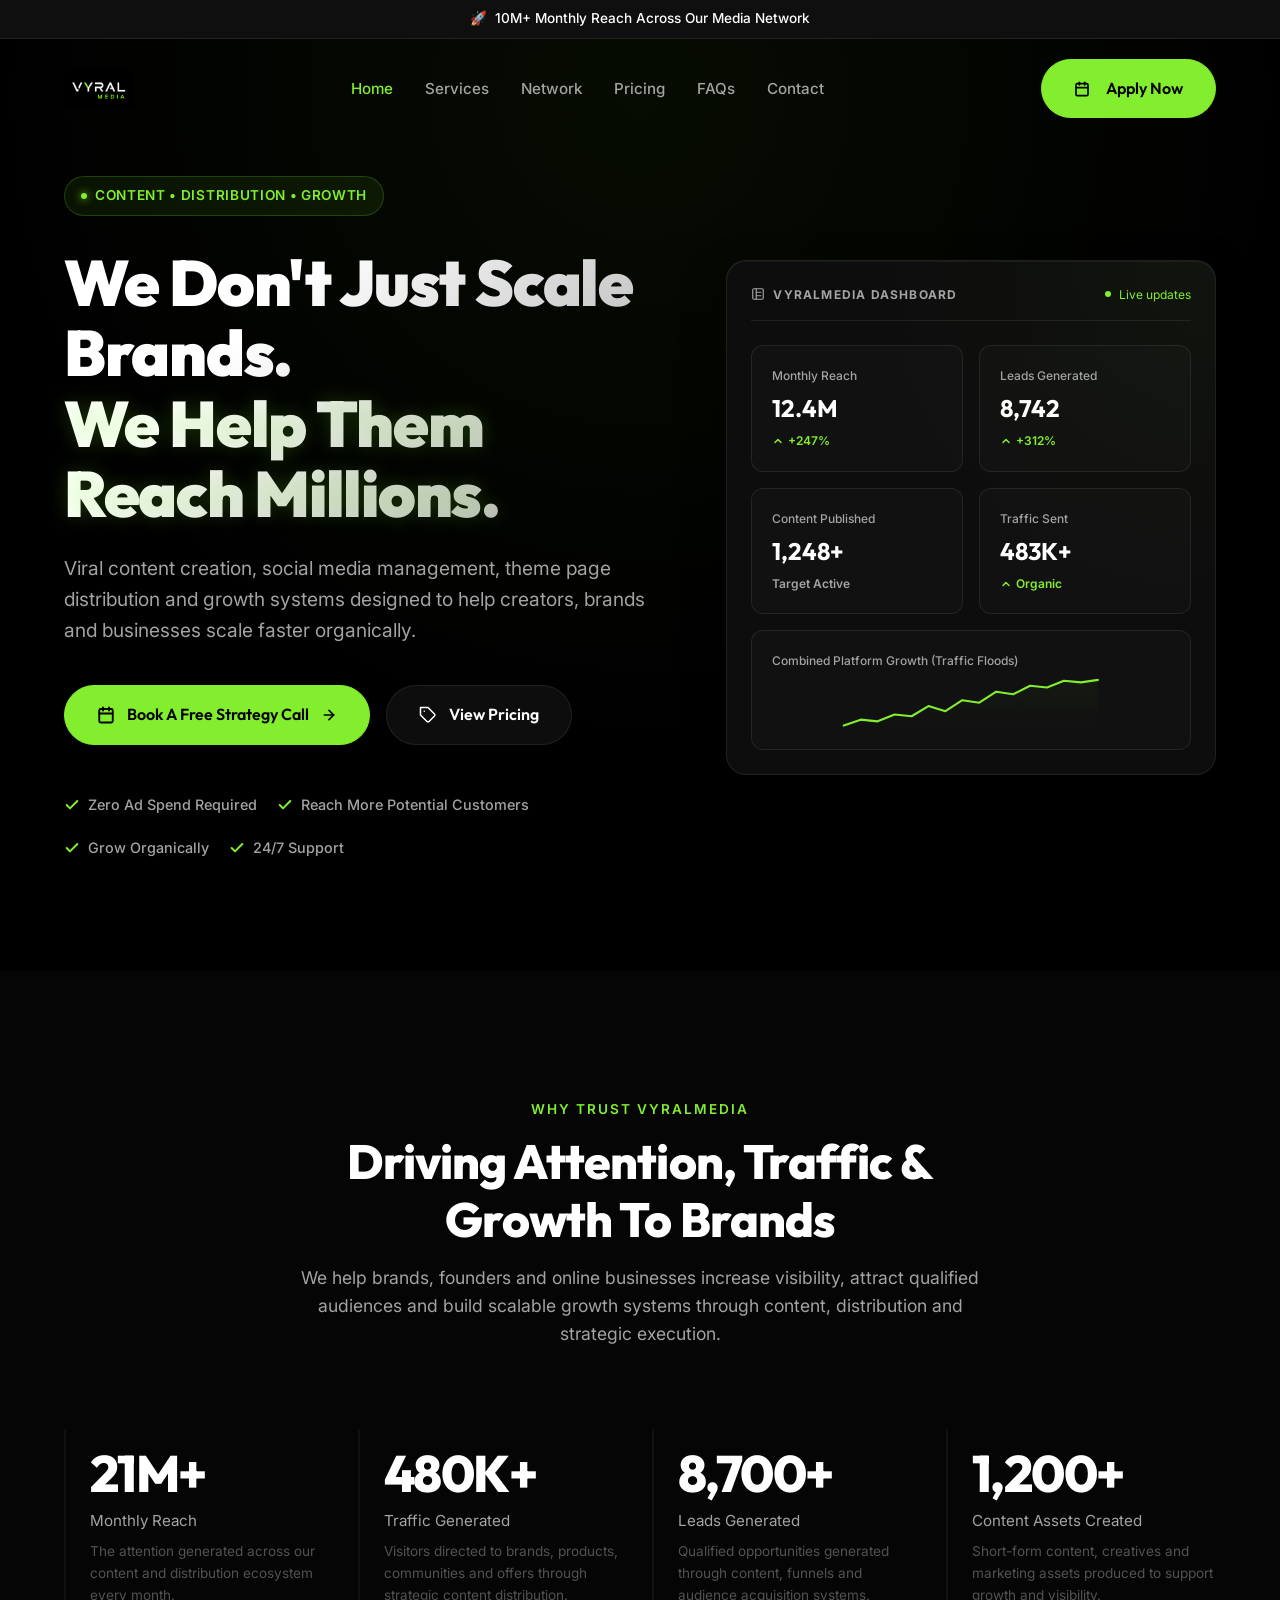
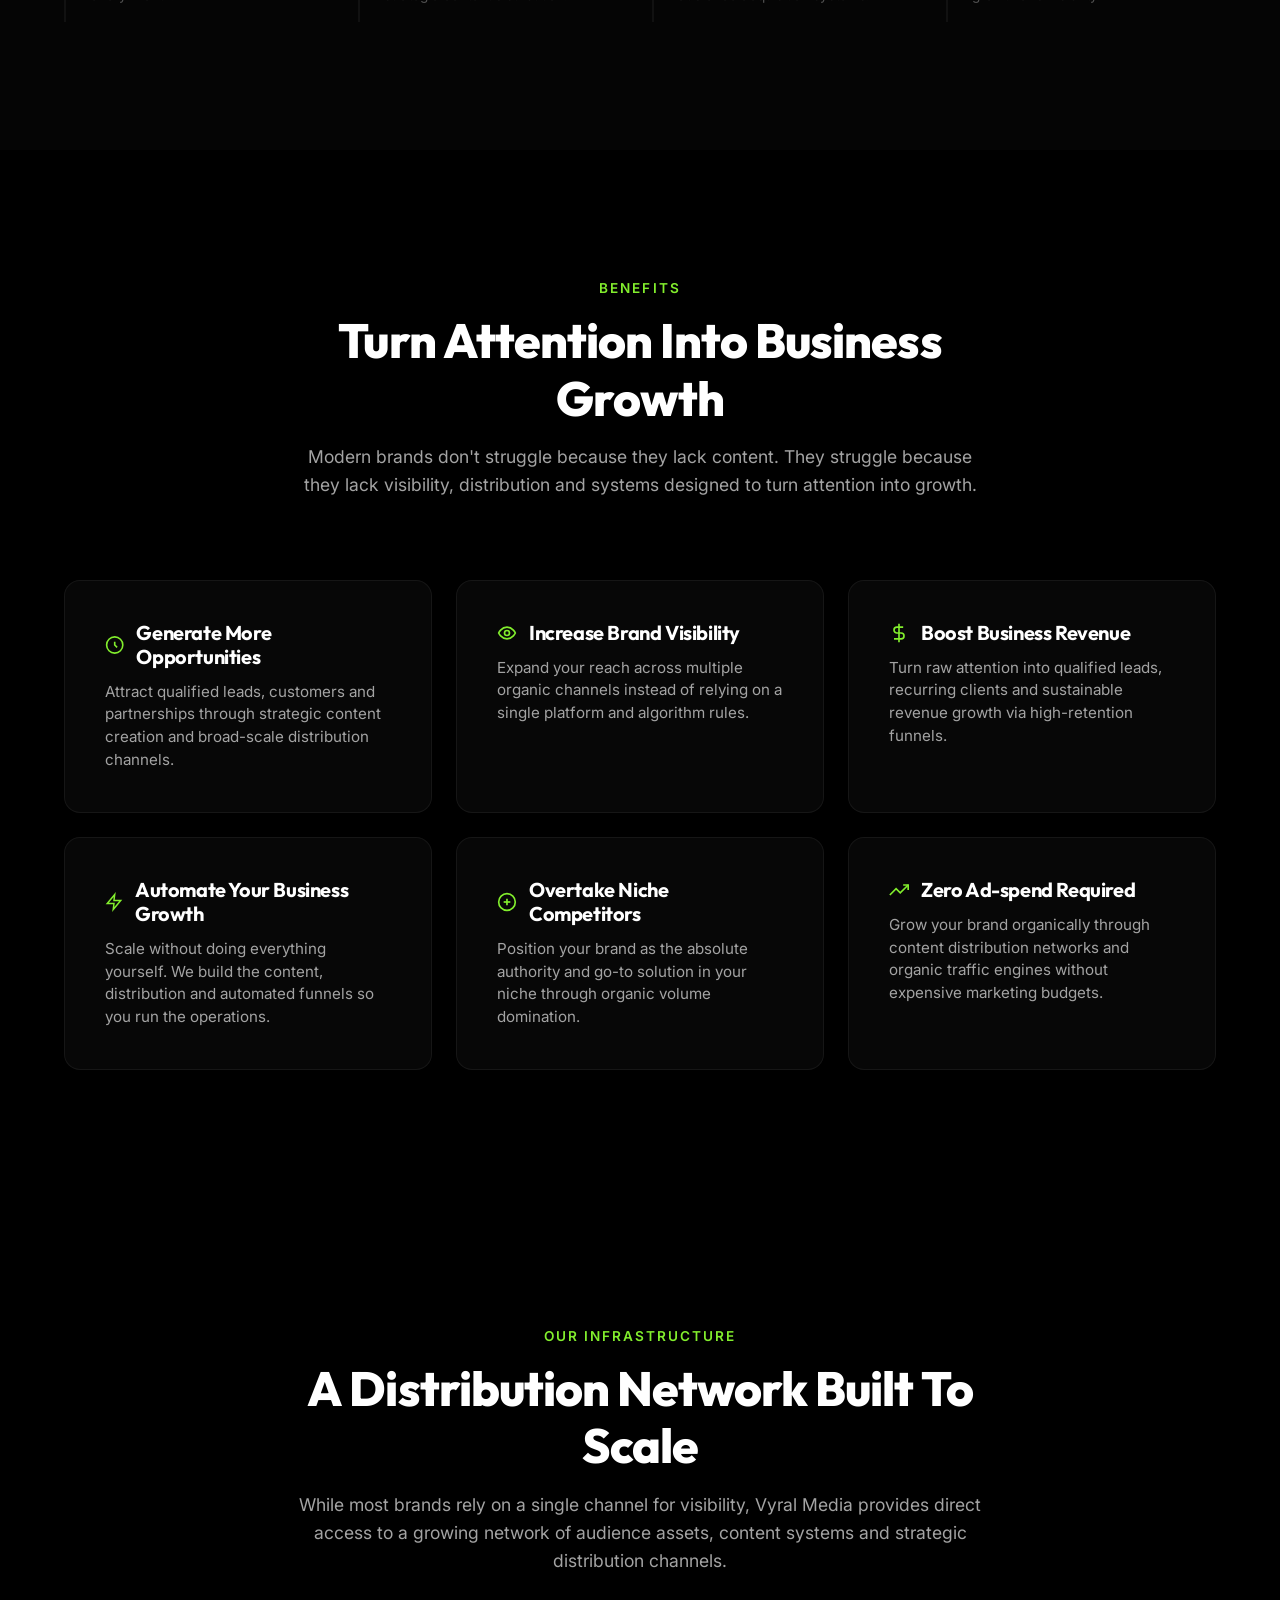
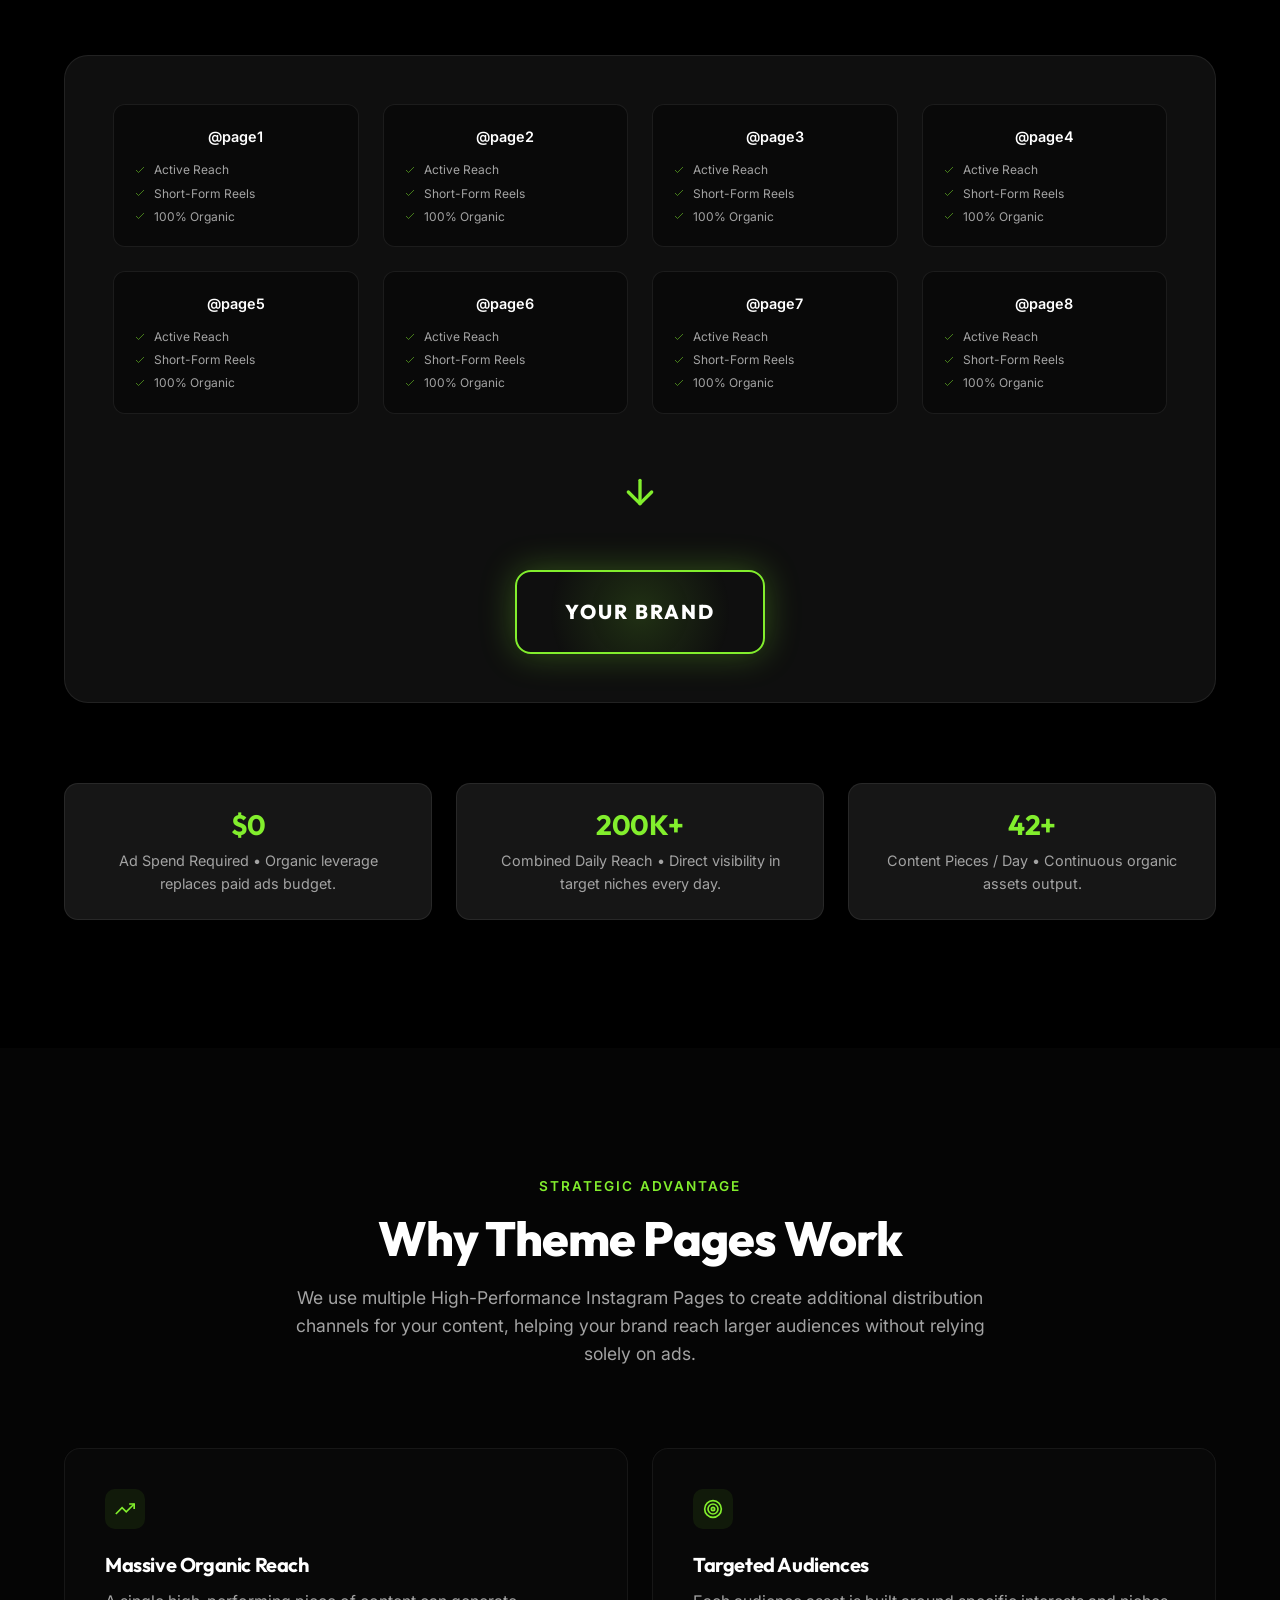
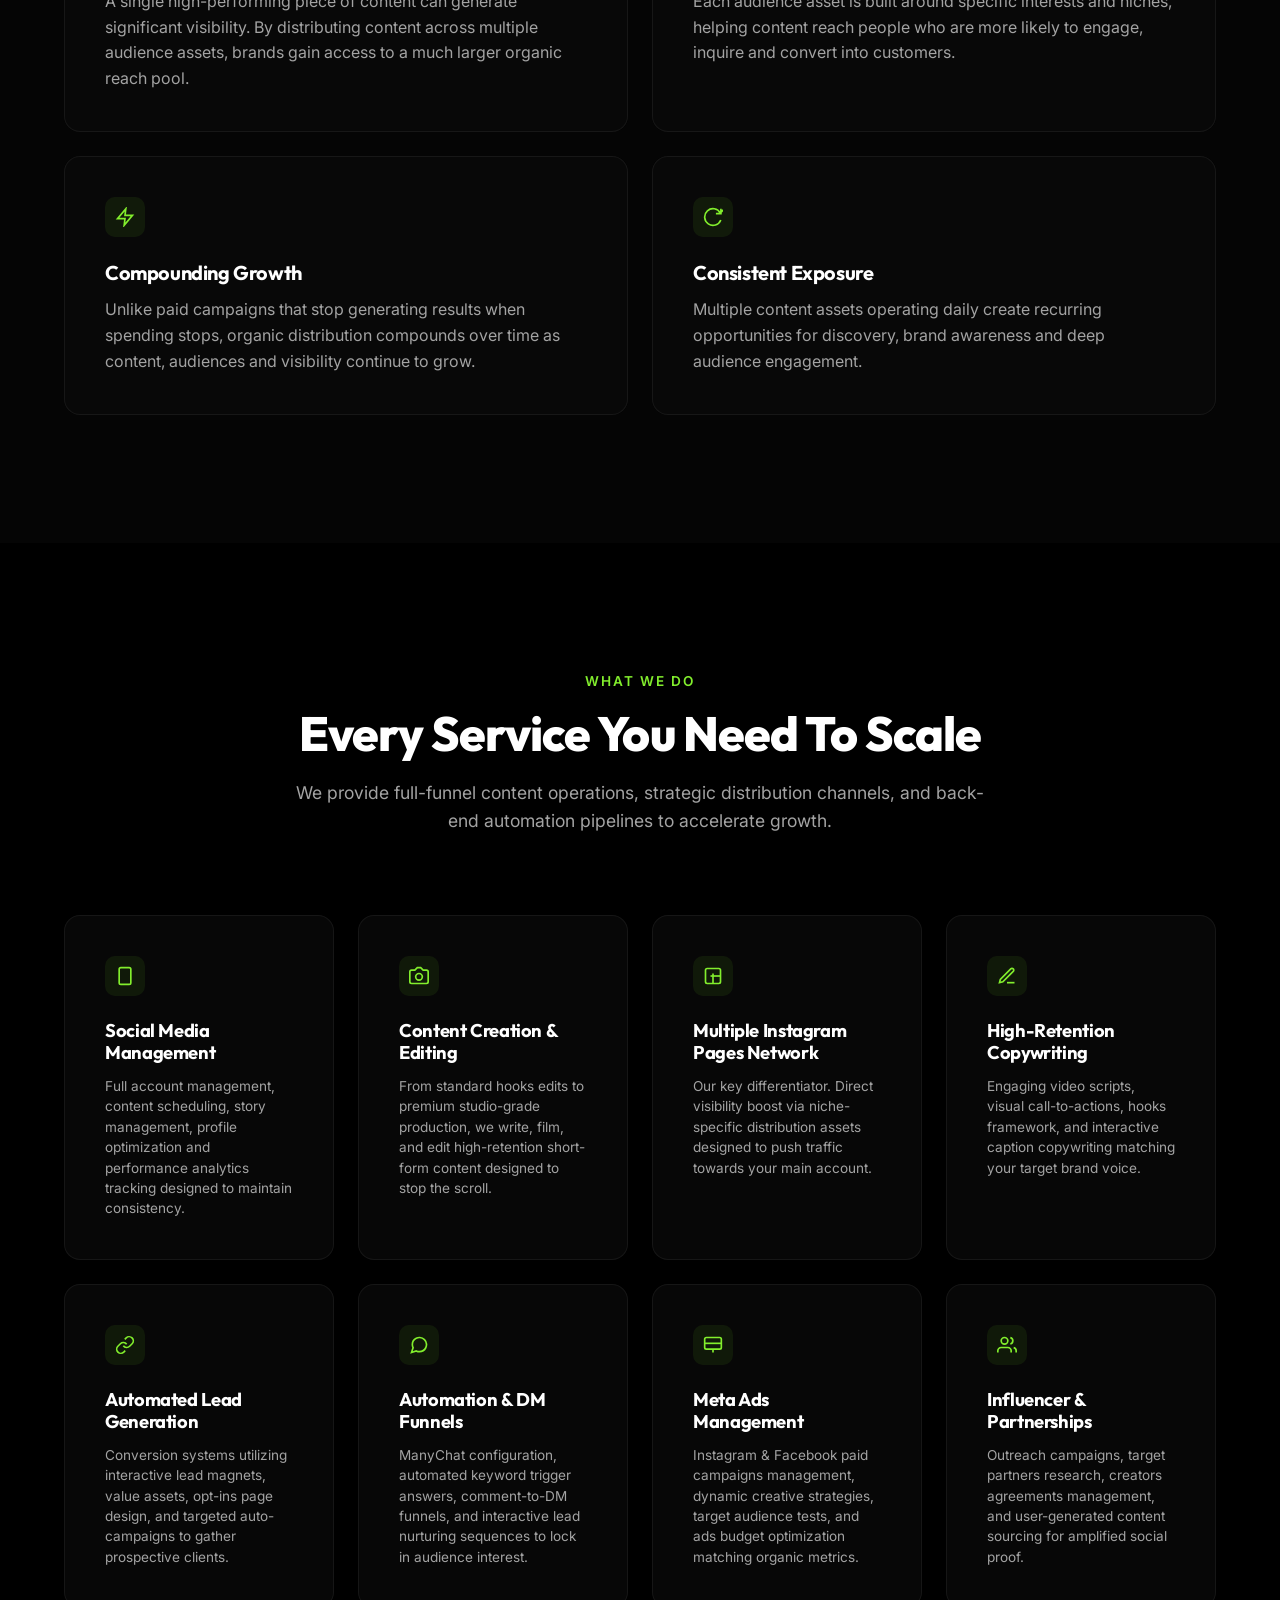
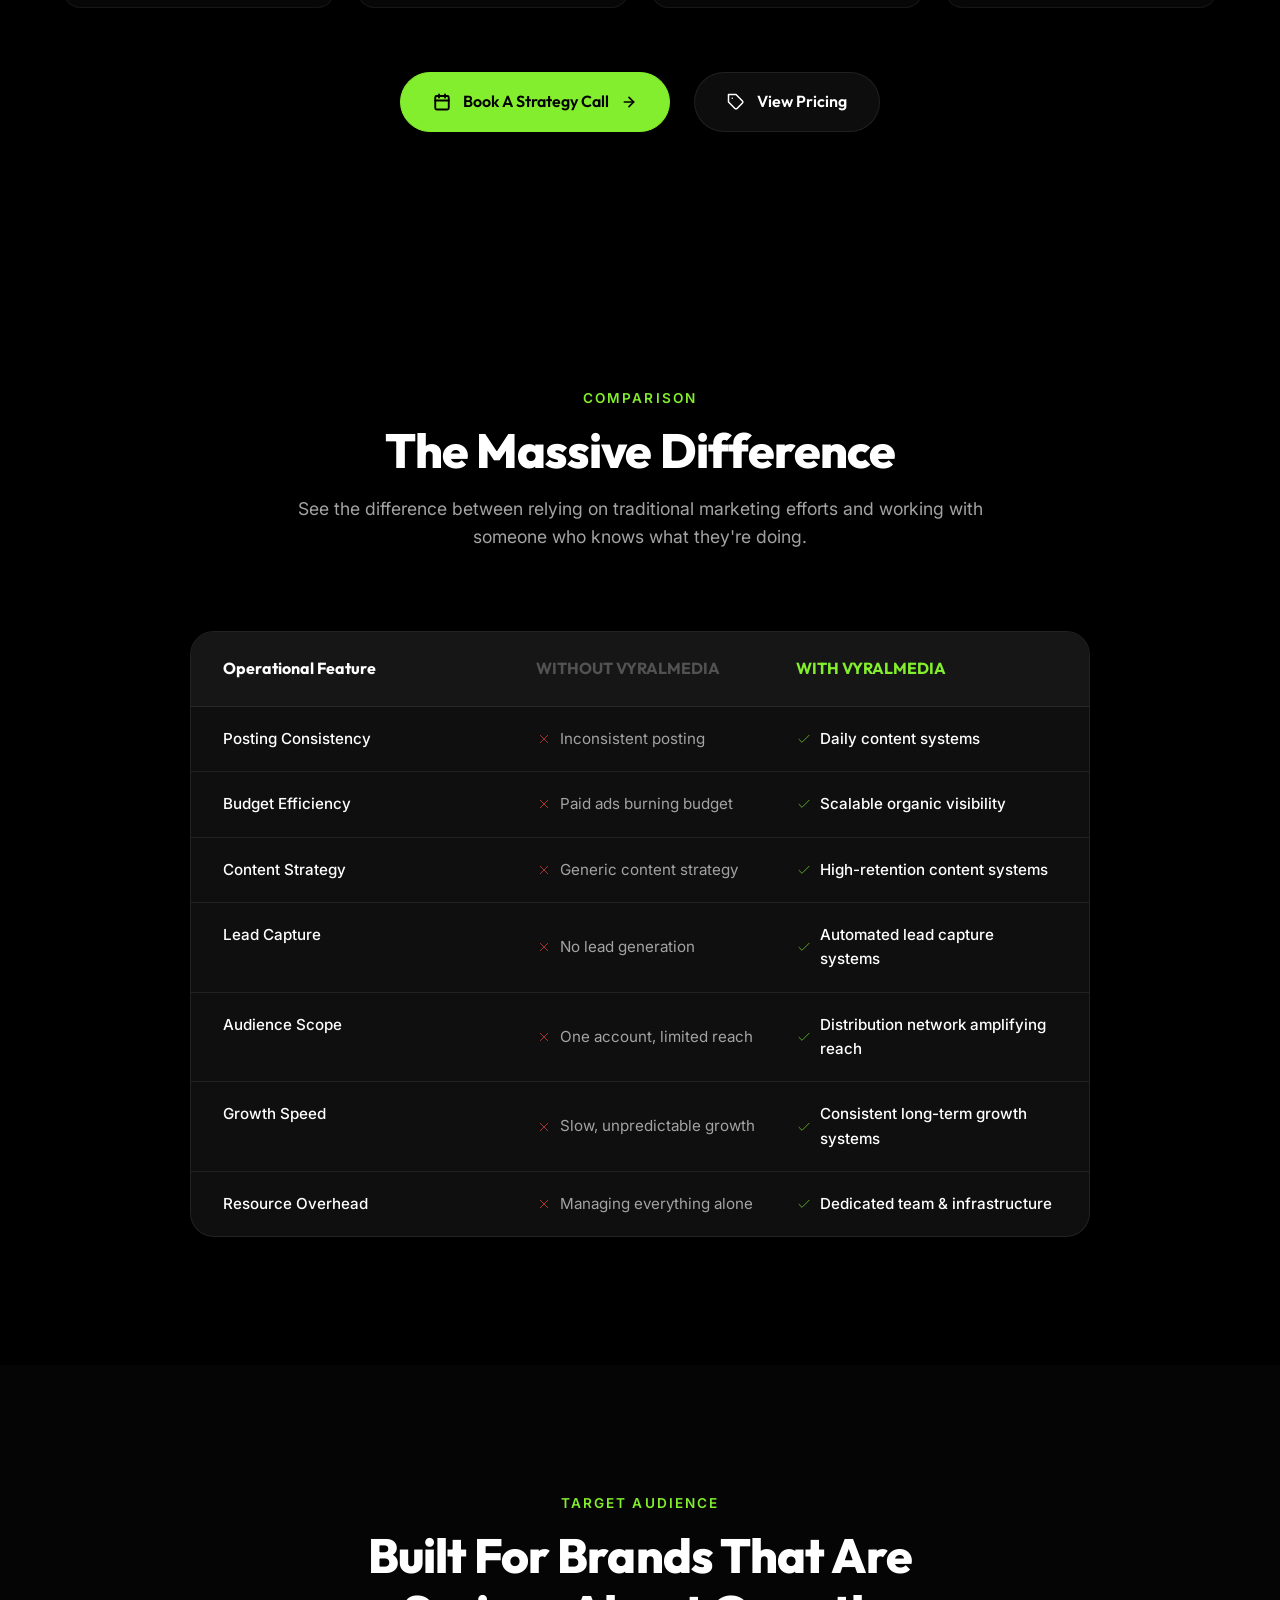
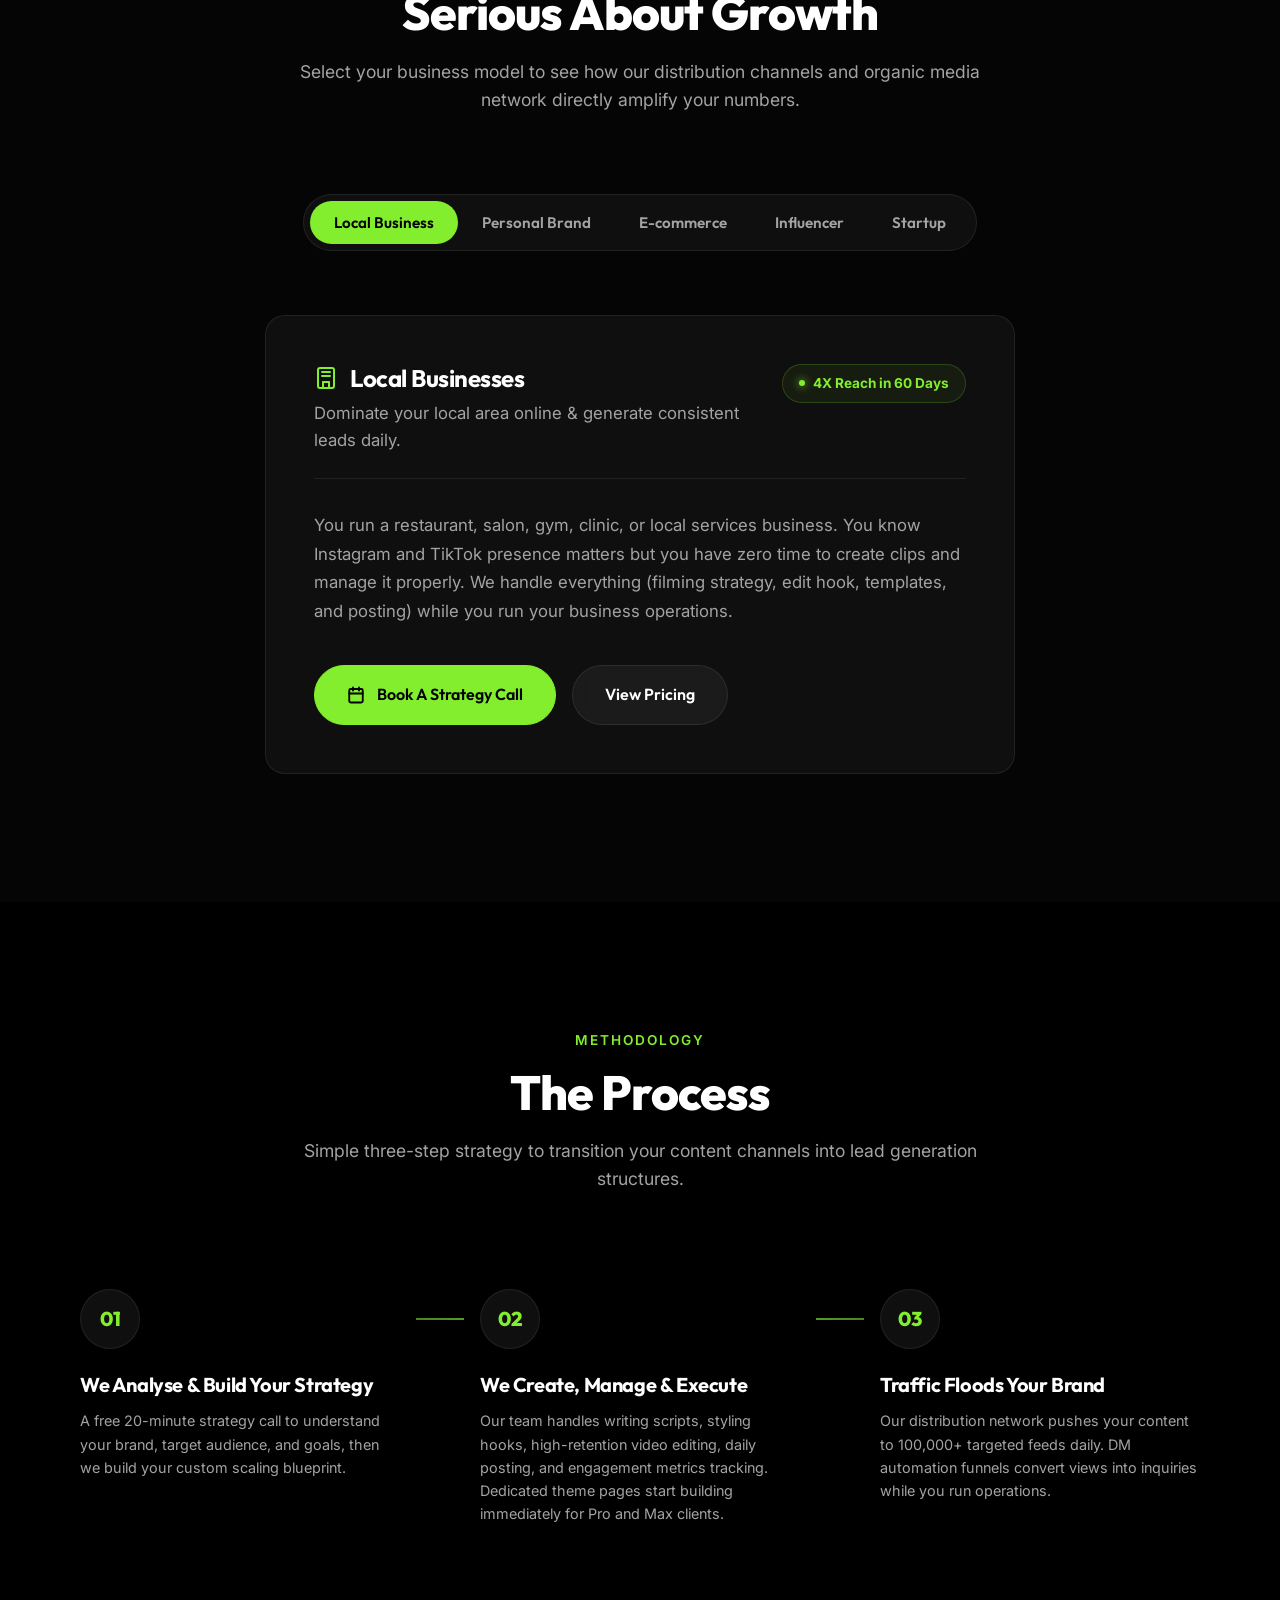
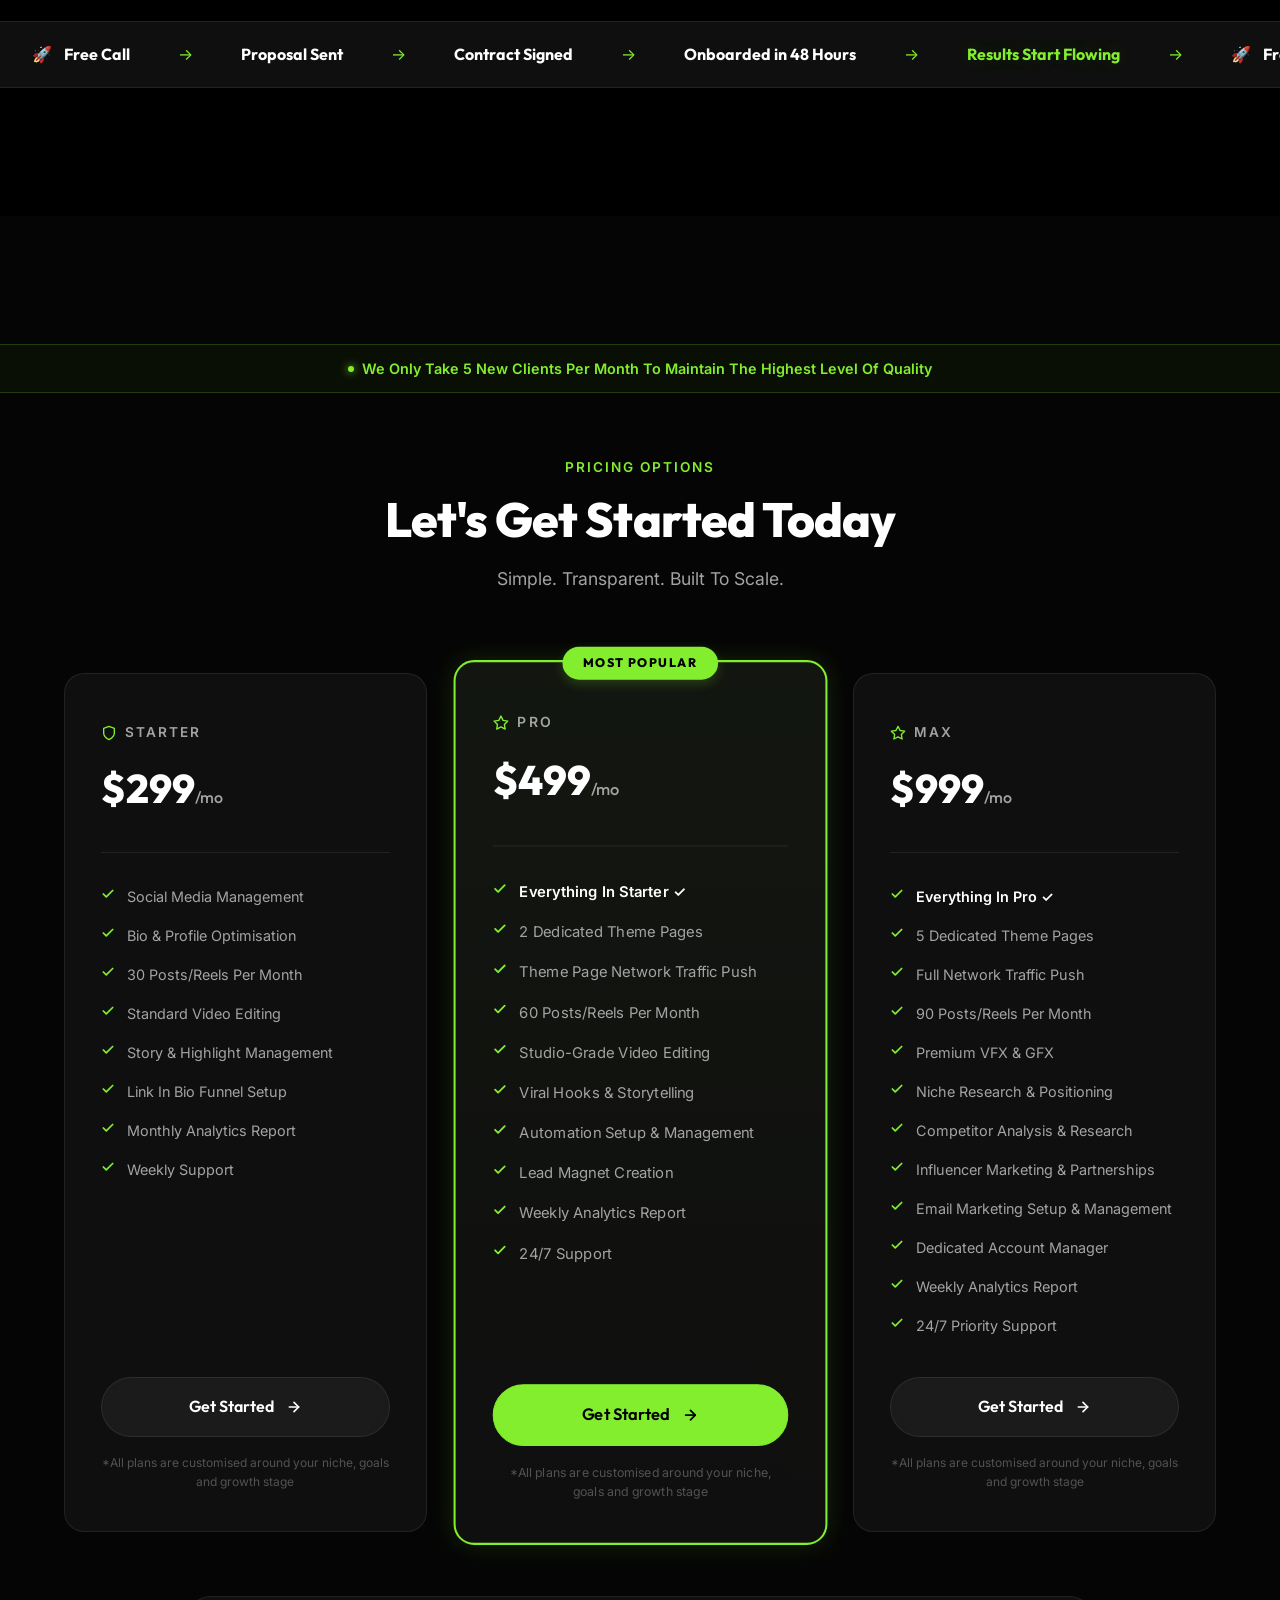
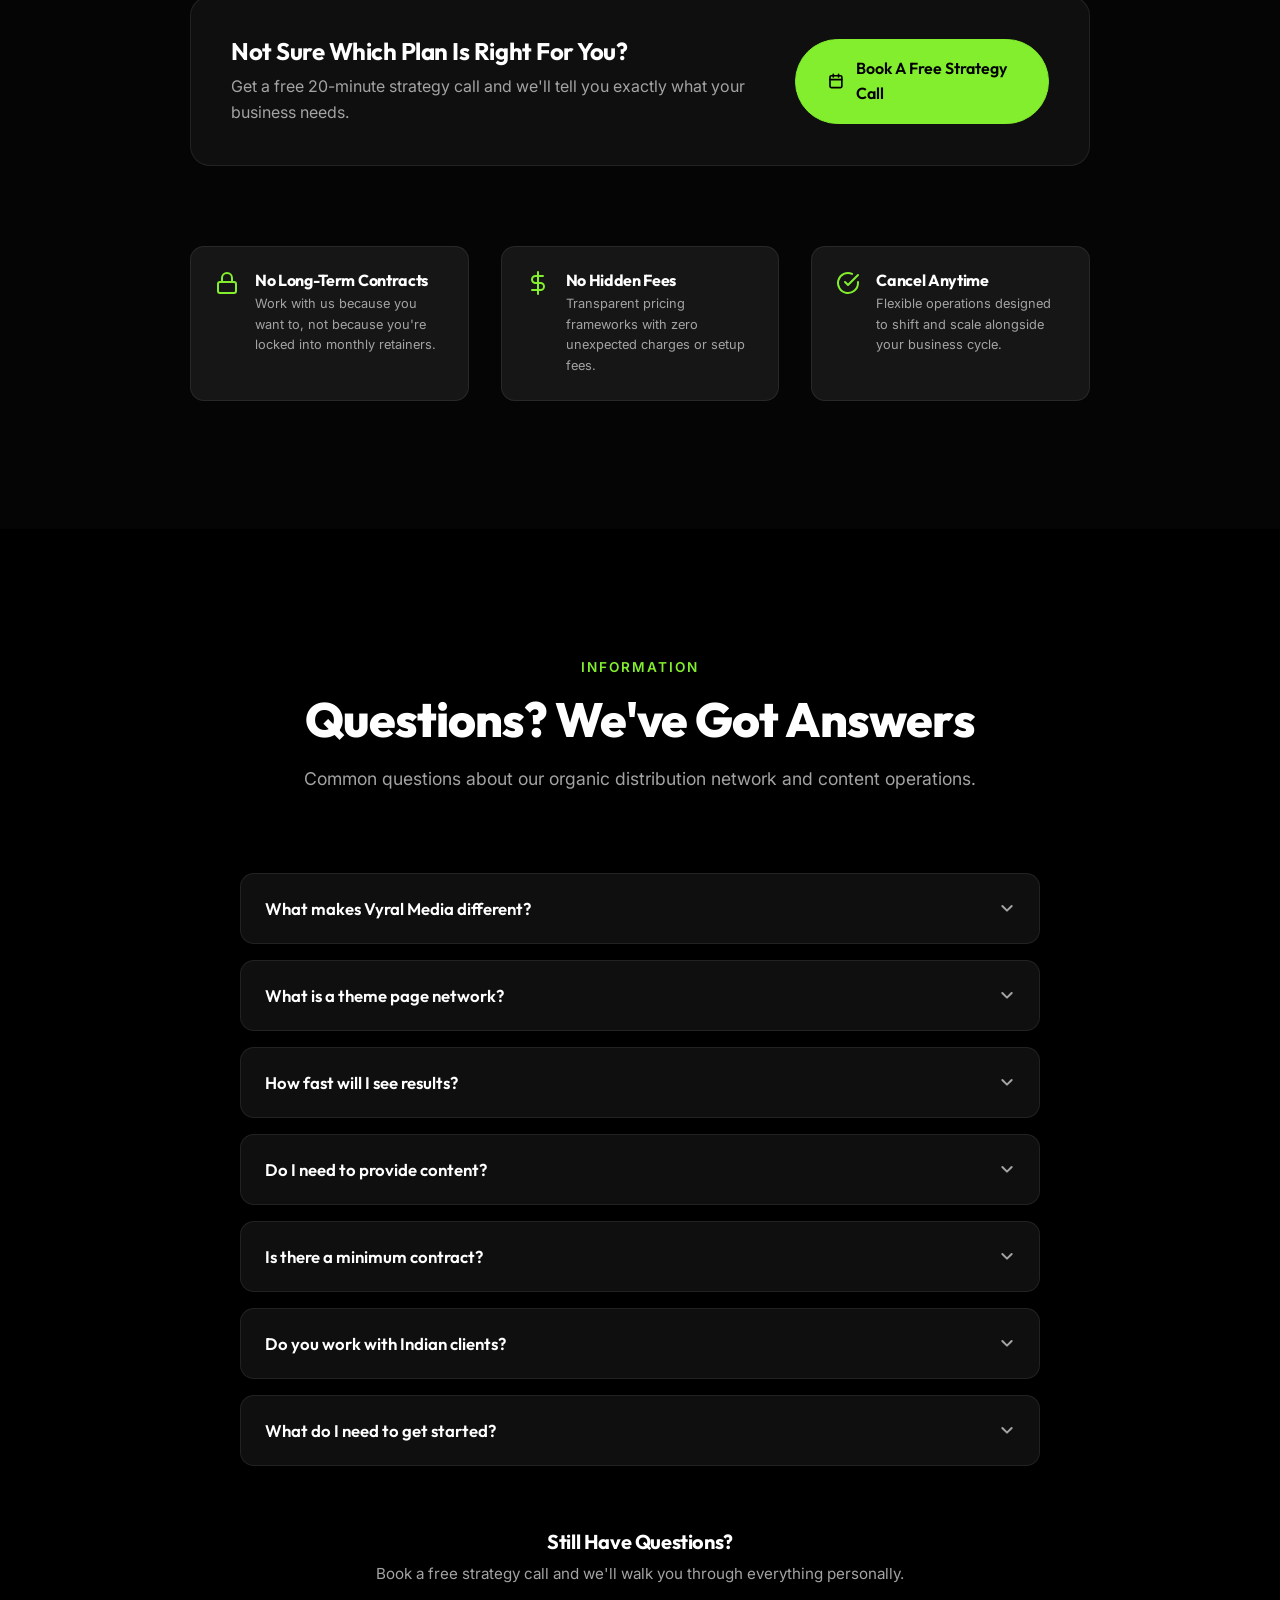
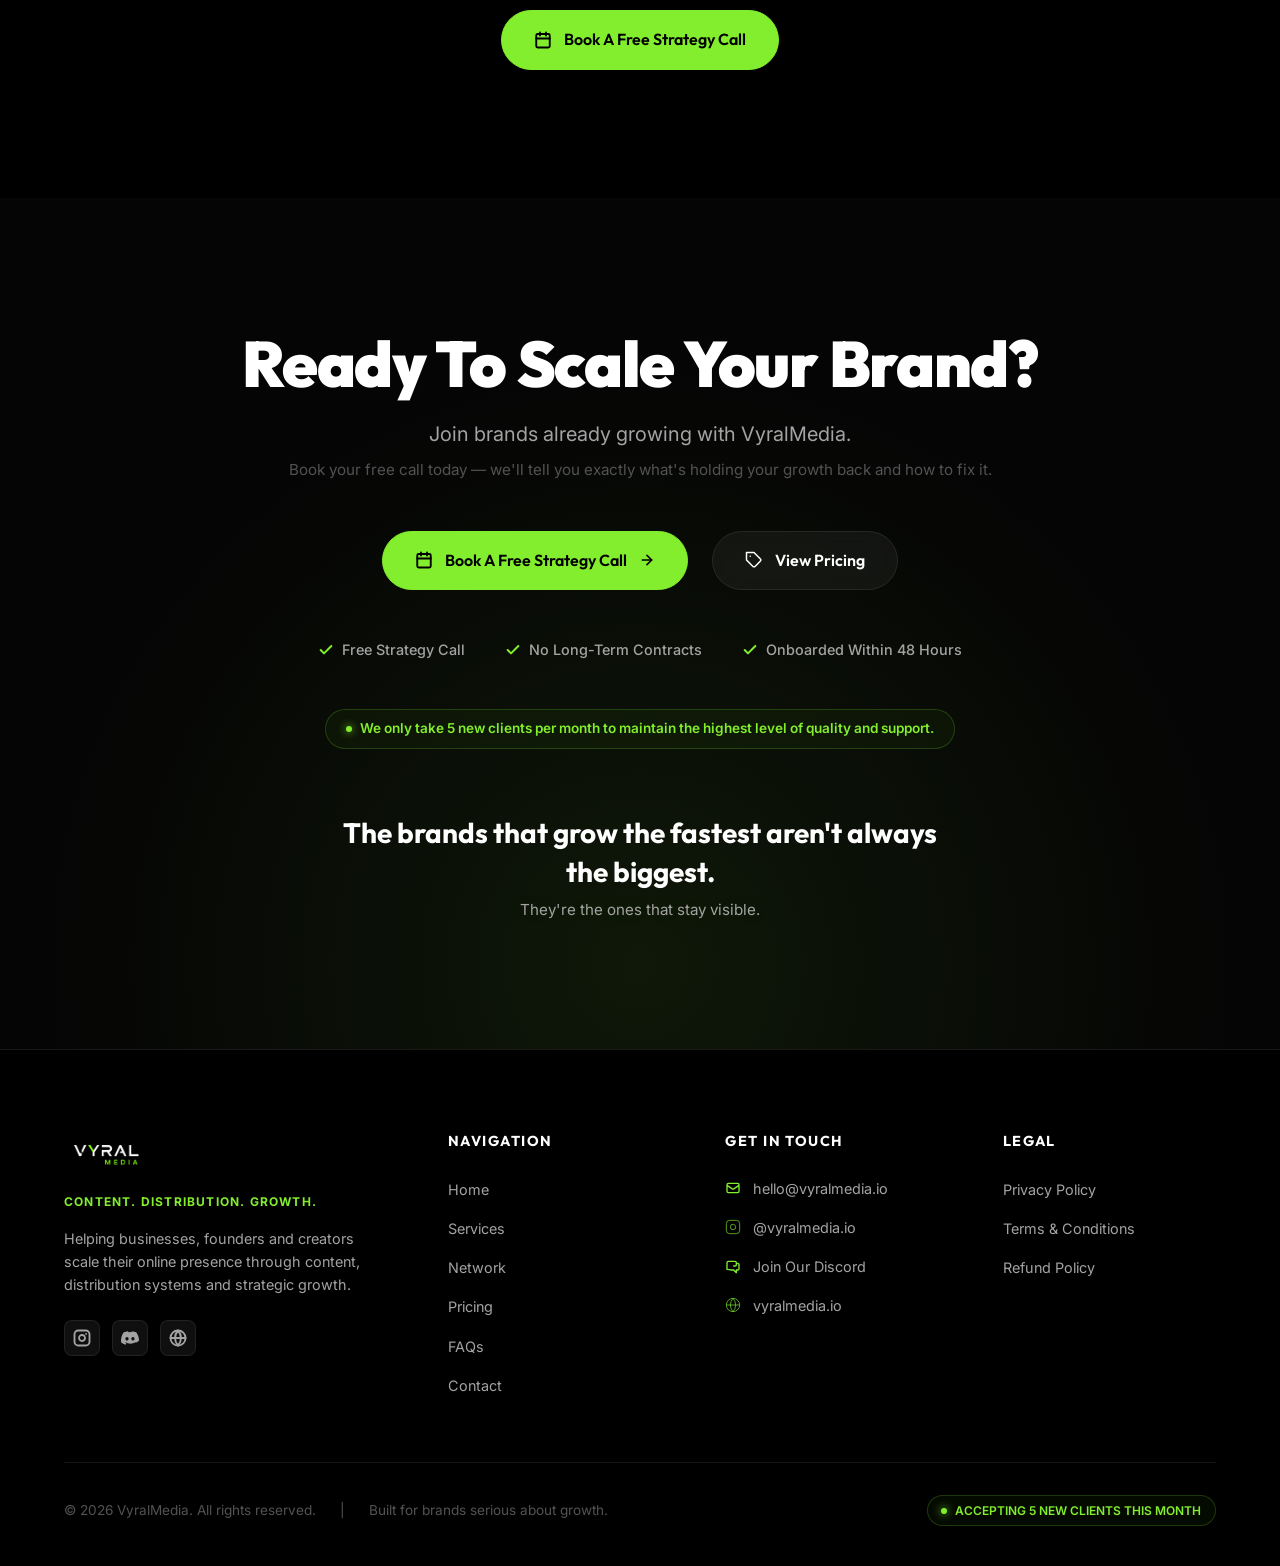
==== index.html @ 71669b19 "feat: initial commit for Vyral Media landing page with interactive elements and custom logo" ====
<!DOCTYPE html>
<html lang="en">
<head>
  <meta charset="UTF-8">
  <meta name="viewport" content="width=device-width, initial-scale=1.0">
  <title>Vyral Media | Scale Your Brand to Millions Organically</title>
  <meta name="description" content="Viral content creation, social media management, theme page distribution and organic growth systems designed to help creators, brands and businesses scale faster.">
  <meta name="keywords" content="viral media, organic growth, social media management, content creation, instagram theme pages, traffic generation">
  
  <!-- CSS Stylesheet -->
  <link rel="stylesheet" href="styles.css">
  
  <!-- Favicon Mock -->
  <link rel="icon" type="image/png" href="data:image/svg+xml,<svg xmlns=%22http://www.w3.org/2000/svg%22 viewBox=%220 0 100 100%22><text y=%22.9em%22 font-size=%2290%22>🚀</text></svg>">
</head>
<body>

  <!-- MOBILE OVERLAY -->
  <div class="mobile-overlay" id="mobile-overlay"></div>

  <!-- HEADER & NAVIGATION WRAPPER -->
  <div class="header-wrapper" id="header-wrapper">
    <!-- Announcement Bar -->
    <div class="announcement-bar" id="announcement-bar">
      <span class="rocket-icon">🚀</span>
      <span>10M+ Monthly Reach Across Our Media Network</span>
    </div>
    
    <!-- Navbar Container -->
    <header class="container">
      <nav class="navbar" id="main-navbar">
        <!-- Logo -->
        <a href="#home" class="logo" id="nav-logo">
          <img src="logo.jpeg" alt="Vyral Media Logo">
        </a>
        
        <!-- Desktop Nav Links -->
        <ul class="nav-menu-desktop" id="nav-menu-desktop">
          <li><a href="#home" class="nav-link active">Home</a></li>
          <li><a href="#services" class="nav-link">Services</a></li>
          <li><a href="#network" class="nav-link">Network</a></li>
          <li><a href="#pricing" class="nav-link">Pricing</a></li>
          <li><a href="#faqs" class="nav-link">FAQs</a></li>
          <li><a href="#contact" class="nav-link">Contact</a></li>
        </ul>
        
        <!-- CTA & Hamburger -->
        <div class="nav-actions">
          <a href="#contact" class="btn btn-primary" id="navbar-cta">
            <svg class="calendar-icon" xmlns="http://www.w3.org/2000/svg" width="16" height="16" viewBox="0 0 24 24" fill="none" stroke="currentColor" stroke-width="2.5" stroke-linecap="round" stroke-linejoin="round" style="margin-right: 0.25rem;"><rect x="3" y="4" width="18" height="18" rx="2" ry="2"></rect><line x1="16" y1="2" x2="16" y2="6"></line><line x1="8" y1="2" x2="8" y2="6"></line><line x1="3" y1="10" x2="21" y2="10"></line></svg>
            Apply Now
          </a>
          <button class="hamburger-btn" id="hamburger-btn" aria-label="Toggle navigation menu">
            <span class="hamburger-line"></span>
            <span class="hamburger-line"></span>
            <span class="hamburger-line"></span>
          </button>
        </div>
      </nav>
    </header>
  </div>

  <!-- MOBILE NAVIGATION DRAWER -->
  <div class="nav-menu-mobile" id="nav-menu-mobile">
    <ul>
      <li><a href="#home" class="nav-link mobile-link active">Home</a></li>
      <li><a href="#services" class="nav-link mobile-link">Services</a></li>
      <li><a href="#network" class="nav-link mobile-link">Network</a></li>
      <li><a href="#pricing" class="nav-link mobile-link">Pricing</a></li>
      <li><a href="#faqs" class="nav-link mobile-link">FAQs</a></li>
      <li><a href="#contact" class="nav-link mobile-link">Contact</a></li>
    </ul>
    
    <a href="#contact" class="btn btn-primary btn-full mobile-link" id="mobile-drawer-cta">
      <svg xmlns="http://www.w3.org/2000/svg" width="18" height="18" viewBox="0 0 24 24" fill="none" stroke="currentColor" stroke-width="2.5" stroke-linecap="round" stroke-linejoin="round"><rect x="3" y="4" width="18" height="18" rx="2" ry="2"></rect><line x1="16" y1="2" x2="16" y2="6"></line><line x1="8" y1="2" x2="8" y2="6"></line><line x1="3" y1="10" x2="21" y2="10"></line></svg>
      Book A Strategy Call
      <svg class="arrow-icon" xmlns="http://www.w3.org/2000/svg" viewBox="0 0 24 24" fill="none" stroke="currentColor" stroke-width="2.5" stroke-linecap="round" stroke-linejoin="round"><line x1="5" y1="12" x2="19" y2="12"></line><polyline points="12 5 19 12 12 19"></polyline></svg>
    </a>
  </div>

  <main>
    
    <!-- 2. HERO SECTION -->
    <section class="hero section-padding" id="home">
      <div class="container hero-grid">
        <div class="hero-content">
          <!-- Trust Badge -->
          <div class="trust-badge" id="hero-trust-badge">
            <span></span> Content &bull; Distribution &bull; Growth
          </div>
          
          <h1 class="text-gradient">We Don't Just Scale Brands.<br><span class="highlight-green">We Help Them Reach Millions.</span></h1>
          
          <p>Viral content creation, social media management, theme page distribution and growth systems designed to help creators, brands and businesses scale faster organically.</p>
          
          <div class="hero-ctas">
            <a href="#contact" class="btn btn-primary" id="hero-primary-cta">
              <svg xmlns="http://www.w3.org/2000/svg" width="18" height="18" viewBox="0 0 24 24" fill="none" stroke="currentColor" stroke-width="2.5" stroke-linecap="round" stroke-linejoin="round"><rect x="3" y="4" width="18" height="18" rx="2" ry="2"></rect><line x1="16" y1="2" x2="16" y2="6"></line><line x1="8" y1="2" x2="8" y2="6"></line><line x1="3" y1="10" x2="21" y2="10"></line></svg>
              Book A Free Strategy Call
              <svg class="arrow-icon" xmlns="http://www.w3.org/2000/svg" viewBox="0 0 24 24" fill="none" stroke="currentColor" stroke-width="2.5" stroke-linecap="round" stroke-linejoin="round"><line x1="5" y1="12" x2="19" y2="12"></line><polyline points="12 5 19 12 12 19"></polyline></svg>
            </a>
            <a href="#pricing" class="btn btn-secondary" id="hero-secondary-cta">
              <svg xmlns="http://www.w3.org/2000/svg" width="18" height="18" viewBox="0 0 24 24" fill="none" stroke="currentColor" stroke-width="2" stroke-linecap="round" stroke-linejoin="round"><path d="M20.59 13.41l-7.17 7.17a2 2 0 0 1-2.83 0L2 12V2h10l8.59 8.59a2 2 0 0 1 0 2.82z"></path><line x1="7" y1="7" x2="7.01" y2="7"></line></svg>
              View Pricing
            </a>
          </div>
          
          <div class="hero-features">
            <div class="hero-feature-item">
              <svg xmlns="http://www.w3.org/2000/svg" width="16" height="16" viewBox="0 0 24 24" fill="none" stroke="currentColor" stroke-width="3" stroke-linecap="round" stroke-linejoin="round"><polyline points="20 6 9 17 4 12"></polyline></svg>
              Zero Ad Spend Required
            </div>
            <div class="hero-feature-item">
              <svg xmlns="http://www.w3.org/2000/svg" width="16" height="16" viewBox="0 0 24 24" fill="none" stroke="currentColor" stroke-width="3" stroke-linecap="round" stroke-linejoin="round"><polyline points="20 6 9 17 4 12"></polyline></svg>
              Reach More Potential Customers
            </div>
            <div class="hero-feature-item">
              <svg xmlns="http://www.w3.org/2000/svg" width="16" height="16" viewBox="0 0 24 24" fill="none" stroke="currentColor" stroke-width="3" stroke-linecap="round" stroke-linejoin="round"><polyline points="20 6 9 17 4 12"></polyline></svg>
              Grow Organically
            </div>
            <div class="hero-feature-item">
              <svg xmlns="http://www.w3.org/2000/svg" width="16" height="16" viewBox="0 0 24 24" fill="none" stroke="currentColor" stroke-width="3" stroke-linecap="round" stroke-linejoin="round"><polyline points="20 6 9 17 4 12"></polyline></svg>
              24/7 Support
            </div>
          </div>
        </div>
        
        <!-- HERO DASHBOARD MOCKUP -->
        <div class="hero-dashboard-container">
          <div class="dashboard-mockup" id="hero-dashboard">
            <div class="db-header">
              <div class="db-title">
                <svg xmlns="http://www.w3.org/2000/svg" width="14" height="14" viewBox="0 0 24 24" fill="none" stroke="currentColor" stroke-width="2" stroke-linecap="round" stroke-linejoin="round"><rect x="3" y="3" width="18" height="18" rx="2" ry="2"></rect><line x1="9" y1="3" x2="9" y2="21"></line><line x1="17" y1="9" x2="9" y2="9"></line><line x1="17" y1="15" x2="9" y2="15"></line></svg>
                VYRALMEDIA Dashboard
              </div>
              <div class="db-status">
                <span class="db-status-dot"></span> Live updates
              </div>
            </div>
            
            <div class="db-grid">
              <!-- Metric 1 -->
              <div class="db-card">
                <div class="db-card-label">Monthly Reach</div>
                <div class="db-card-value">12.4M</div>
                <div class="db-card-change">
                  <svg xmlns="http://www.w3.org/2000/svg" width="12" height="12" viewBox="0 0 24 24" fill="none" stroke="currentColor" stroke-width="3" stroke-linecap="round" stroke-linejoin="round"><polyline points="18 15 12 9 6 15"></polyline></svg>
                  +247%
                </div>
              </div>
              <!-- Metric 2 -->
              <div class="db-card">
                <div class="db-card-label">Leads Generated</div>
                <div class="db-card-value">8,742</div>
                <div class="db-card-change">
                  <svg xmlns="http://www.w3.org/2000/svg" width="12" height="12" viewBox="0 0 24 24" fill="none" stroke="currentColor" stroke-width="3" stroke-linecap="round" stroke-linejoin="round"><polyline points="18 15 12 9 6 15"></polyline></svg>
                  +312%
                </div>
              </div>
              <!-- Metric 3 -->
              <div class="db-card">
                <div class="db-card-label">Content Published</div>
                <div class="db-card-value">1,248+</div>
                <div class="db-card-change" style="color: var(--text-secondary);">
                  Target Active
                </div>
              </div>
              <!-- Metric 4 -->
              <div class="db-card">
                <div class="db-card-label">Traffic Sent</div>
                <div class="db-card-value">483K+</div>
                <div class="db-card-change">
                  <svg xmlns="http://www.w3.org/2000/svg" width="12" height="12" viewBox="0 0 24 24" fill="none" stroke="currentColor" stroke-width="3" stroke-linecap="round" stroke-linejoin="round"><polyline points="18 15 12 9 6 15"></polyline></svg>
                  Organic
                </div>
              </div>
            </div>
            
            <!-- Graphic Chart Visual -->
            <div class="db-chart-container">
              <div class="db-chart-label">Combined Platform Growth (Traffic Floods)</div>
              <svg class="db-chart-svg" viewBox="0 0 300 60">
                <defs>
                  <linearGradient id="chartGlow" x1="0" y1="0" x2="0" y2="1">
                    <stop offset="0%" stop-color="var(--accent)" stop-opacity="0.25"/>
                    <stop offset="100%" stop-color="var(--accent)" stop-opacity="0"/>
                  </linearGradient>
                </defs>
                <path class="chart-gradient" d="M 0 55 L 20 48 L 40 50 L 60 42 L 80 44 L 100 32 L 120 38 L 140 25 L 160 28 L 180 15 L 200 18 L 220 8 L 240 10 L 260 2 L 280 4 L 300 1 L 300 60 L 0 60 Z" fill="url(#chartGlow)"/>
                <path class="chart-line" d="M 0 55 L 20 48 L 40 50 L 60 42 L 80 44 L 100 32 L 120 38 L 140 25 L 160 28 L 180 15 L 200 18 L 220 8 L 240 10 L 260 2 L 280 4 L 300 1" fill="none" stroke="var(--accent)" stroke-width="2.5" stroke-linecap="round" stroke-linejoin="round"/>
              </svg>
            </div>
          </div>
        </div>
      </div>
    </section>

    <!-- 3. SOCIAL PROOF SECTION -->
    <section class="social-proof section-padding" id="social-proof">
      <div class="container">
        <div class="section-header">
          <span class="section-tag">Why Trust VyralMedia</span>
          <h2>Driving Attention, Traffic & Growth To Brands</h2>
          <p>We help brands, founders and online businesses increase visibility, attract qualified audiences and build scalable growth systems through content, distribution and strategic execution.</p>
        </div>
        
        <div class="grid stats-grid" id="stats-grid">
          <!-- Card 1 -->
          <div class="stat-card" id="stat-reach">
            <div class="stat-number" data-target="21" data-suffix="M+">0M+</div>
            <div class="stat-label">Monthly Reach</div>
            <p style="font-size: 0.85rem; margin-top: 0.5rem; color: var(--text-muted);">The attention generated across our content and distribution ecosystem every month.</p>
          </div>
          <!-- Card 2 -->
          <div class="stat-card" id="stat-traffic">
            <div class="stat-number" data-target="480" data-suffix="K+">0K+</div>
            <div class="stat-label">Traffic Generated</div>
            <p style="font-size: 0.85rem; margin-top: 0.5rem; color: var(--text-muted);">Visitors directed to brands, products, communities and offers through strategic content distribution.</p>
          </div>
          <!-- Card 3 -->
          <div class="stat-card" id="stat-leads">
            <div class="stat-number" data-target="8700" data-suffix="+">0+</div>
            <div class="stat-label">Leads Generated</div>
            <p style="font-size: 0.85rem; margin-top: 0.5rem; color: var(--text-muted);">Qualified opportunities generated through content, funnels and audience acquisition systems.</p>
          </div>
          <!-- Card 4 -->
          <div class="stat-card" id="stat-content">
            <div class="stat-number" data-target="1200" data-suffix="+">0+</div>
            <div class="stat-label">Content Assets Created</div>
            <p style="font-size: 0.85rem; margin-top: 0.5rem; color: var(--text-muted);">Short-form content, creatives and marketing assets produced to support growth and visibility.</p>
          </div>
        </div>
      </div>
    </section>

    <!-- 4. VYRALMEDIA BENEFITS SECTION -->
    <section class="benefits section-padding" id="benefits">
      <div class="container">
        <div class="section-header">
          <span class="section-tag">Benefits</span>
          <h2>Turn Attention Into Business Growth</h2>
          <p>Modern brands don't struggle because they lack content. They struggle because they lack visibility, distribution and systems designed to turn attention into growth.</p>
        </div>
        
        <div class="grid benefits-grid">
          <!-- Card 1 -->
          <div class="glass-card benefit-card">
            <div class="benefit-card-content">
              <h3>
                <svg xmlns="http://www.w3.org/2000/svg" fill="none" viewBox="0 0 24 24" stroke="currentColor" stroke-width="2"><circle cx="12" cy="12" r="10"></circle><path d="M12 8v4l3 3"></path></svg>
                Generate More Opportunities
              </h3>
              <p>Attract qualified leads, customers and partnerships through strategic content creation and broad-scale distribution channels.</p>
            </div>
          </div>
          <!-- Card 2 -->
          <div class="glass-card benefit-card">
            <div class="benefit-card-content">
              <h3>
                <svg xmlns="http://www.w3.org/2000/svg" fill="none" viewBox="0 0 24 24" stroke="currentColor" stroke-width="2"><path d="M2 12s3-7 10-7 10 7 10 7-3 7-10 7-10-7-10-7z"></path><circle cx="12" cy="12" r="3"></circle></svg>
                Increase Brand Visibility
              </h3>
              <p>Expand your reach across multiple organic channels instead of relying on a single platform and algorithm rules.</p>
            </div>
          </div>
          <!-- Card 3 -->
          <div class="glass-card benefit-card">
            <div class="benefit-card-content">
              <h3>
                <svg xmlns="http://www.w3.org/2000/svg" fill="none" viewBox="0 0 24 24" stroke="currentColor" stroke-width="2"><line x1="12" y1="1" x2="12" y2="23"></line><path d="M17 5H9.5a3.5 3.5 0 0 0 0 7h5a3.5 3.5 0 0 1 0 7H6"></path></svg>
                Boost Business Revenue
              </h3>
              <p>Turn raw attention into qualified leads, recurring clients and sustainable revenue growth via high-retention funnels.</p>
            </div>
          </div>
          <!-- Card 4 -->
          <div class="glass-card benefit-card">
            <div class="benefit-card-content">
              <h3>
                <svg xmlns="http://www.w3.org/2000/svg" fill="none" viewBox="0 0 24 24" stroke="currentColor" stroke-width="2"><polygon points="13 2 3 14 12 14 11 22 21 10 12 10 13 2"></polygon></svg>
                Automate Your Business Growth
              </h3>
              <p>Scale without doing everything yourself. We build the content, distribution and automated funnels so you run the operations.</p>
            </div>
          </div>
          <!-- Card 5 -->
          <div class="glass-card benefit-card">
            <div class="benefit-card-content">
              <h3>
                <svg xmlns="http://www.w3.org/2000/svg" fill="none" viewBox="0 0 24 24" stroke="currentColor" stroke-width="2"><circle cx="12" cy="12" r="10"></circle><path d="M8 12h8"></path><path d="M12 8v8"></path></svg>
                Overtake Niche Competitors
              </h3>
              <p>Position your brand as the absolute authority and go-to solution in your niche through organic volume domination.</p>
            </div>
          </div>
          <!-- Card 6 -->
          <div class="glass-card benefit-card">
            <div class="benefit-card-content">
              <h3>
                <svg xmlns="http://www.w3.org/2000/svg" fill="none" viewBox="0 0 24 24" stroke="currentColor" stroke-width="2"><polyline points="23 6 13.5 15.5 8.5 10.5 1 18"></polyline><polyline points="17 6 23 6 23 12"></polyline></svg>
                Zero Ad-spend Required
              </h3>
              <p>Grow your brand organically through content distribution networks and organic traffic engines without expensive marketing budgets.</p>
            </div>
          </div>
        </div>
      </div>
    </section>

    <!-- 5. THE VYRALMEDIA NETWORK SECTION -->
    <section class="network section-padding" id="network">
      <div class="container">
        <div class="section-header">
          <span class="section-tag">Our Infrastructure</span>
          <h2>A Distribution Network Built To Scale</h2>
          <p>While most brands rely on a single channel for visibility, Vyral Media provides direct access to a growing network of audience assets, content systems and strategic distribution channels.</p>
        </div>
        
        <!-- Interactive Node Connection Funnel layout -->
        <div class="network-showcase-container">
          <div class="network-nodes-flow" id="network-nodes-flow">
            <!-- 8 Theme Pages nodes -->
            <div class="nodes-grid">
              <div class="node-card" id="node-page1">
                <div class="node-handle">@page1</div>
                <div class="node-stats">
                  <div class="node-stat-item">
                    <svg xmlns="http://www.w3.org/2000/svg" fill="none" viewBox="0 0 24 24" stroke="currentColor"><path d="M20 6L9 17l-5-5"></path></svg>
                    Active Reach
                  </div>
                  <div class="node-stat-item">
                    <svg xmlns="http://www.w3.org/2000/svg" fill="none" viewBox="0 0 24 24" stroke="currentColor"><path d="M20 6L9 17l-5-5"></path></svg>
                    Short-Form Reels
                  </div>
                  <div class="node-stat-item">
                    <svg xmlns="http://www.w3.org/2000/svg" fill="none" viewBox="0 0 24 24" stroke="currentColor"><path d="M20 6L9 17l-5-5"></path></svg>
                    100% Organic
                  </div>
                </div>
              </div>
              <div class="node-card" id="node-page2">
                <div class="node-handle">@page2</div>
                <div class="node-stats">
                  <div class="node-stat-item">
                    <svg xmlns="http://www.w3.org/2000/svg" fill="none" viewBox="0 0 24 24" stroke="currentColor"><path d="M20 6L9 17l-5-5"></path></svg>
                    Active Reach
                  </div>
                  <div class="node-stat-item">
                    <svg xmlns="http://www.w3.org/2000/svg" fill="none" viewBox="0 0 24 24" stroke="currentColor"><path d="M20 6L9 17l-5-5"></path></svg>
                    Short-Form Reels
                  </div>
                  <div class="node-stat-item">
                    <svg xmlns="http://www.w3.org/2000/svg" fill="none" viewBox="0 0 24 24" stroke="currentColor"><path d="M20 6L9 17l-5-5"></path></svg>
                    100% Organic
                  </div>
                </div>
              </div>
              <div class="node-card" id="node-page3">
                <div class="node-handle">@page3</div>
                <div class="node-stats">
                  <div class="node-stat-item">
                    <svg xmlns="http://www.w3.org/2000/svg" fill="none" viewBox="0 0 24 24" stroke="currentColor"><path d="M20 6L9 17l-5-5"></path></svg>
                    Active Reach
                  </div>
                  <div class="node-stat-item">
                    <svg xmlns="http://www.w3.org/2000/svg" fill="none" viewBox="0 0 24 24" stroke="currentColor"><path d="M20 6L9 17l-5-5"></path></svg>
                    Short-Form Reels
                  </div>
                  <div class="node-stat-item">
                    <svg xmlns="http://www.w3.org/2000/svg" fill="none" viewBox="0 0 24 24" stroke="currentColor"><path d="M20 6L9 17l-5-5"></path></svg>
                    100% Organic
                  </div>
                </div>
              </div>
              <div class="node-card" id="node-page4">
                <div class="node-handle">@page4</div>
                <div class="node-stats">
                  <div class="node-stat-item">
                    <svg xmlns="http://www.w3.org/2000/svg" fill="none" viewBox="0 0 24 24" stroke="currentColor"><path d="M20 6L9 17l-5-5"></path></svg>
                    Active Reach
                  </div>
                  <div class="node-stat-item">
                    <svg xmlns="http://www.w3.org/2000/svg" fill="none" viewBox="0 0 24 24" stroke="currentColor"><path d="M20 6L9 17l-5-5"></path></svg>
                    Short-Form Reels
                  </div>
                  <div class="node-stat-item">
                    <svg xmlns="http://www.w3.org/2000/svg" fill="none" viewBox="0 0 24 24" stroke="currentColor"><path d="M20 6L9 17l-5-5"></path></svg>
                    100% Organic
                  </div>
                </div>
              </div>
              <div class="node-card" id="node-page5">
                <div class="node-handle">@page5</div>
                <div class="node-stats">
                  <div class="node-stat-item">
                    <svg xmlns="http://www.w3.org/2000/svg" fill="none" viewBox="0 0 24 24" stroke="currentColor"><path d="M20 6L9 17l-5-5"></path></svg>
                    Active Reach
                  </div>
                  <div class="node-stat-item">
                    <svg xmlns="http://www.w3.org/2000/svg" fill="none" viewBox="0 0 24 24" stroke="currentColor"><path d="M20 6L9 17l-5-5"></path></svg>
                    Short-Form Reels
                  </div>
                  <div class="node-stat-item">
                    <svg xmlns="http://www.w3.org/2000/svg" fill="none" viewBox="0 0 24 24" stroke="currentColor"><path d="M20 6L9 17l-5-5"></path></svg>
                    100% Organic
                  </div>
                </div>
              </div>
              <div class="node-card" id="node-page6">
                <div class="node-handle">@page6</div>
                <div class="node-stats">
                  <div class="node-stat-item">
                    <svg xmlns="http://www.w3.org/2000/svg" fill="none" viewBox="0 0 24 24" stroke="currentColor"><path d="M20 6L9 17l-5-5"></path></svg>
                    Active Reach
                  </div>
                  <div class="node-stat-item">
                    <svg xmlns="http://www.w3.org/2000/svg" fill="none" viewBox="0 0 24 24" stroke="currentColor"><path d="M20 6L9 17l-5-5"></path></svg>
                    Short-Form Reels
                  </div>
                  <div class="node-stat-item">
                    <svg xmlns="http://www.w3.org/2000/svg" fill="none" viewBox="0 0 24 24" stroke="currentColor"><path d="M20 6L9 17l-5-5"></path></svg>
                    100% Organic
                  </div>
                </div>
              </div>
              <div class="node-card" id="node-page7">
                <div class="node-handle">@page7</div>
                <div class="node-stats">
                  <div class="node-stat-item">
                    <svg xmlns="http://www.w3.org/2000/svg" fill="none" viewBox="0 0 24 24" stroke="currentColor"><path d="M20 6L9 17l-5-5"></path></svg>
                    Active Reach
                  </div>
                  <div class="node-stat-item">
                    <svg xmlns="http://www.w3.org/2000/svg" fill="none" viewBox="0 0 24 24" stroke="currentColor"><path d="M20 6L9 17l-5-5"></path></svg>
                    Short-Form Reels
                  </div>
                  <div class="node-stat-item">
                    <svg xmlns="http://www.w3.org/2000/svg" fill="none" viewBox="0 0 24 24" stroke="currentColor"><path d="M20 6L9 17l-5-5"></path></svg>
                    100% Organic
                  </div>
                </div>
              </div>
              <div class="node-card" id="node-page8">
                <div class="node-handle">@page8</div>
                <div class="node-stats">
                  <div class="node-stat-item">
                    <svg xmlns="http://www.w3.org/2000/svg" fill="none" viewBox="0 0 24 24" stroke="currentColor"><path d="M20 6L9 17l-5-5"></path></svg>
                    Active Reach
                  </div>
                  <div class="node-stat-item">
                    <svg xmlns="http://www.w3.org/2000/svg" fill="none" viewBox="0 0 24 24" stroke="currentColor"><path d="M20 6L9 17l-5-5"></path></svg>
                    Short-Form Reels
                  </div>
                  <div class="node-stat-item">
                    <svg xmlns="http://www.w3.org/2000/svg" fill="none" viewBox="0 0 24 24" stroke="currentColor"><path d="M20 6L9 17l-5-5"></path></svg>
                    100% Organic
                  </div>
                </div>
              </div>
            </div>
            
            <!-- Funnel arrow container -->
            <div class="network-funnel">
              <svg class="funnel-arrow" viewBox="0 0 24 24" fill="none" stroke="currentColor" stroke-width="2" stroke-linecap="round" stroke-linejoin="round">
                <line x1="12" y1="5" x2="12" y2="19"></line>
                <polyline points="19 12 12 19 5 12"></polyline>
              </svg>
            </div>
            
            <!-- Central Node targeting user's brand -->
            <div class="target-brand-node" id="target-brand-node">
              Your Brand
            </div>
          </div>
          
          <!-- Summary statistics strip below node system -->
          <div class="network-stats-strip">
            <div class="network-stat-card">
              <h4>$0</h4>
              <p>Ad Spend Required &bull; Organic leverage replaces paid ads budget.</p>
            </div>
            <div class="network-stat-card">
              <h4>200K+</h4>
              <p>Combined Daily Reach &bull; Direct visibility in target niches every day.</p>
            </div>
            <div class="network-stat-card">
              <h4>42+</h4>
              <p>Content Pieces / Day &bull; Continuous organic assets output.</p>
            </div>
          </div>
        </div>
      </div>
    </section>

    <!-- 6. WHY THEME PAGES WORK SECTION -->
    <section class="why-theme-pages section-padding" id="why-theme-pages">
      <div class="container">
        <div class="section-header">
          <span class="section-tag">Strategic Advantage</span>
          <h2>Why Theme Pages Work</h2>
          <p>We use multiple High-Performance Instagram Pages to create additional distribution channels for your content, helping your brand reach larger audiences without relying solely on ads.</p>
        </div>
        
        <div class="grid why-grid">
          <!-- Card 1 -->
          <div class="glass-card">
            <div class="service-icon">
              <svg xmlns="http://www.w3.org/2000/svg" fill="none" viewBox="0 0 24 24" stroke="currentColor" stroke-width="2"><path d="M23 6l-9.5 9.5-5-5L1 18"></path><polyline points="17 6 23 6 23 12"></polyline></svg>
            </div>
            <h3 style="margin-bottom: 0.75rem; font-size: 1.25rem;">Massive Organic Reach</h3>
            <p>A single high-performing piece of content can generate significant visibility. By distributing content across multiple audience assets, brands gain access to a much larger organic reach pool.</p>
          </div>
          <!-- Card 2 -->
          <div class="glass-card">
            <div class="service-icon">
              <svg xmlns="http://www.w3.org/2000/svg" fill="none" viewBox="0 0 24 24" stroke="currentColor" stroke-width="2"><circle cx="12" cy="12" r="10"></circle><circle cx="12" cy="12" r="6"></circle><circle cx="12" cy="12" r="2"></circle></svg>
            </div>
            <h3 style="margin-bottom: 0.75rem; font-size: 1.25rem;">Targeted Audiences</h3>
            <p>Each audience asset is built around specific interests and niches, helping content reach people who are more likely to engage, inquire and convert into customers.</p>
          </div>
          <!-- Card 3 -->
          <div class="glass-card">
            <div class="service-icon">
              <svg xmlns="http://www.w3.org/2000/svg" fill="none" viewBox="0 0 24 24" stroke="currentColor" stroke-width="2"><polygon points="13 2 3 14 12 14 11 22 21 10 12 10 13 2"></polygon></svg>
            </div>
            <h3 style="margin-bottom: 0.75rem; font-size: 1.25rem;">Compounding Growth</h3>
            <p>Unlike paid campaigns that stop generating results when spending stops, organic distribution compounds over time as content, audiences and visibility continue to grow.</p>
          </div>
          <!-- Card 4 -->
          <div class="glass-card">
            <div class="service-icon">
              <svg xmlns="http://www.w3.org/2000/svg" fill="none" viewBox="0 0 24 24" stroke="currentColor" stroke-width="2"><path d="M21.5 2v6h-6M21.34 15.57a10 10 0 1 1-.57-8.38l5.67-5.67"></path></svg>
            </div>
            <h3 style="margin-bottom: 0.75rem; font-size: 1.25rem;">Consistent Exposure</h3>
            <p>Multiple content assets operating daily create recurring opportunities for discovery, brand awareness and deep audience engagement.</p>
          </div>
        </div>
      </div>
    </section>

    <!-- 7. SERVICES SECTION -->
    <section class="services section-padding" id="services">
      <div class="container">
        <div class="section-header">
          <span class="section-tag">What We Do</span>
          <h2>Every Service You Need To Scale</h2>
          <p>We provide full-funnel content operations, strategic distribution channels, and back-end automation pipelines to accelerate growth.</p>
        </div>
        
        <div class="grid services-grid">
          <!-- Service 1 -->
          <div class="glass-card service-card">
            <div class="service-icon">
              <svg xmlns="http://www.w3.org/2000/svg" fill="none" viewBox="0 0 24 24" stroke="currentColor" stroke-width="2"><rect x="5" y="2" width="14" height="20" rx="2" ry="2"></rect><line x1="12" y1="18" x2="12.01" y2="18"></line></svg>
            </div>
            <h3>Social Media Management</h3>
            <p>Full account management, content scheduling, story management, profile optimization and performance analytics tracking designed to maintain consistency.</p>
          </div>
          <!-- Service 2 -->
          <div class="glass-card service-card">
            <div class="service-icon">
              <svg xmlns="http://www.w3.org/2000/svg" fill="none" viewBox="0 0 24 24" stroke="currentColor" stroke-width="2"><path d="M23 7a2 2 0 0 0-2-2h-4l-3-3H10L7 5H3a2 2 0 0 0-2 2v12a2 2 0 0 0 2 2h18a2 2 0 0 0 2-2V7z"></path><circle cx="12" cy="13" r="4"></circle></svg>
            </div>
            <h3>Content Creation & Editing</h3>
            <p>From standard hooks edits to premium studio-grade production, we write, film, and edit high-retention short-form content designed to stop the scroll.</p>
          </div>
          <!-- Service 3 -->
          <div class="glass-card service-card">
            <div class="service-icon">
              <svg xmlns="http://www.w3.org/2000/svg" fill="none" viewBox="0 0 24 24" stroke="currentColor" stroke-width="2"><rect x="3" y="3" width="18" height="18" rx="2" ry="2"></rect><line x1="21" y1="12" x2="9" y2="12"></line><line x1="12" y1="21" x2="12" y2="9"></line></svg>
            </div>
            <h3>Multiple Instagram Pages Network</h3>
            <p>Our key differentiator. Direct visibility boost via niche-specific distribution assets designed to push traffic towards your main account.</p>
          </div>
          <!-- Service 4 -->
          <div class="glass-card service-card">
            <div class="service-icon">
              <svg xmlns="http://www.w3.org/2000/svg" fill="none" viewBox="0 0 24 24" stroke="currentColor" stroke-width="2"><path d="M12 20h9"></path><path d="M16.5 3.5a2.121 2.121 0 0 1 3 3L7 19l-4 1 1-4L16.5 3.5z"></path></svg>
            </div>
            <h3>High-Retention Copywriting</h3>
            <p>Engaging video scripts, visual call-to-actions, hooks framework, and interactive caption copywriting matching your target brand voice.</p>
          </div>
          <!-- Service 5 -->
          <div class="glass-card service-card">
            <div class="service-icon">
              <svg xmlns="http://www.w3.org/2000/svg" fill="none" viewBox="0 0 24 24" stroke="currentColor" stroke-width="2"><path d="M10 13a5 5 0 0 0 7.54.54l3-3a5 5 0 0 0-7.07-7.07l-1.72 1.71"></path><path d="M14 11a5 5 0 0 0-7.54-.54l-3 3a5 5 0 0 0 7.07 7.07l1.71-1.71"></path></svg>
            </div>
            <h3>Automated Lead Generation</h3>
            <p>Conversion systems utilizing interactive lead magnets, value assets, opt-ins page design, and targeted auto-campaigns to gather prospective clients.</p>
          </div>
          <!-- Service 6 -->
          <div class="glass-card service-card">
            <div class="service-icon">
              <svg xmlns="http://www.w3.org/2000/svg" fill="none" viewBox="0 0 24 24" stroke="currentColor" stroke-width="2"><path d="M21 11.5a8.38 8.38 0 0 1-.9 3.8 8.5 8.5 0 0 1-7.6 4.7 8.38 8.38 0 0 1-3.8-.9L3 21l1.9-5.7a8.38 8.38 0 0 1-.9-3.8 8.5 8.5 0 0 1 4.7-7.6 8.38 8.38 0 0 1 3.8-.9h.5a8.48 8.48 0 0 1 8 8v.5z"></path></svg>
            </div>
            <h3>Automation & DM Funnels</h3>
            <p>ManyChat configuration, automated keyword trigger answers, comment-to-DM funnels, and interactive lead nurturing sequences to lock in audience interest.</p>
          </div>
          <!-- Service 7 -->
          <div class="glass-card service-card">
            <div class="service-icon">
              <svg xmlns="http://www.w3.org/2000/svg" fill="none" viewBox="0 0 24 24" stroke="currentColor" stroke-width="2"><rect x="2" y="3" width="20" height="14" rx="2" ry="2"></rect><line x1="2" y1="10" x2="22" y2="10"></line><line x1="12" y1="17" x2="12" y2="21"></line></svg>
            </div>
            <h3>Meta Ads Management</h3>
            <p>Instagram & Facebook paid campaigns management, dynamic creative strategies, target audience tests, and ads budget optimization matching organic metrics.</p>
          </div>
          <!-- Service 8 -->
          <div class="glass-card service-card">
            <div class="service-icon">
              <svg xmlns="http://www.w3.org/2000/svg" fill="none" viewBox="0 0 24 24" stroke="currentColor" stroke-width="2"><path d="M17 21v-2a4 4 0 0 0-4-4H5a4 4 0 0 0-4 4v2"></path><circle cx="9" cy="7" r="4"></circle><path d="M23 21v-2a4 4 0 0 0-3-3.87"></path><path d="M16 3.13a4 4 0 0 1 0 7.75"></path></svg>
            </div>
            <h3>Influencer & Partnerships</h3>
            <p>Outreach campaigns, target partners research, creators agreements management, and user-generated content sourcing for amplified social proof.</p>
          </div>
        </div>
        
        <div class="services-cta-row">
          <a href="#contact" class="btn btn-primary" id="services-cta-call">
            <svg xmlns="http://www.w3.org/2000/svg" width="18" height="18" viewBox="0 0 24 24" fill="none" stroke="currentColor" stroke-width="2.5" stroke-linecap="round" stroke-linejoin="round"><rect x="3" y="4" width="18" height="18" rx="2" ry="2"></rect><line x1="16" y1="2" x2="16" y2="6"></line><line x1="8" y1="2" x2="8" y2="6"></line><line x1="3" y1="10" x2="21" y2="10"></line></svg>
            Book A Strategy Call
            <svg class="arrow-icon" xmlns="http://www.w3.org/2000/svg" viewBox="0 0 24 24" fill="none" stroke="currentColor" stroke-width="2.5" stroke-linecap="round" stroke-linejoin="round"><line x1="5" y1="12" x2="19" y2="12"></line><polyline points="12 5 19 12 12 19"></polyline></svg>
          </a>
          <a href="#pricing" class="btn btn-secondary" id="services-cta-price">
            <svg xmlns="http://www.w3.org/2000/svg" width="18" height="18" viewBox="0 0 24 24" fill="none" stroke="currentColor" stroke-width="2" stroke-linecap="round" stroke-linejoin="round"><path d="M20.59 13.41l-7.17 7.17a2 2 0 0 1-2.83 0L2 12V2h10l8.59 8.59a2 2 0 0 1 0 2.82z"></path><line x1="7" y1="7" x2="7.01" y2="7"></line></svg>
            View Pricing
          </a>
        </div>
      </div>
    </section>

    <!-- 8. THE MASSIVE DIFFERENCE (COMPARISON) -->
    <section class="difference section-padding" id="difference">
      <div class="container">
        <div class="section-header">
          <span class="section-tag">Comparison</span>
          <h2>The Massive Difference</h2>
          <p>See the difference between relying on traditional marketing efforts and working with someone who knows what they're doing.</p>
        </div>
        
        <div class="comparison-wrapper">
          <div class="comparison-header-row">
            <div class="comparison-header-col col-feature-title">Operational Feature</div>
            <div class="comparison-header-col col-without">WITHOUT VYRALMEDIA</div>
            <div class="comparison-header-col col-with">WITH VYRALMEDIA</div>
          </div>
          
          <div class="comparison-row">
            <div class="comp-feature">Posting Consistency</div>
            <div class="comp-col-without">
              <svg xmlns="http://www.w3.org/2000/svg" fill="none" viewBox="0 0 24 24" stroke="currentColor"><line x1="18" y1="6" x2="6" y2="18"></line><line x1="6" y1="6" x2="18" y2="18"></line></svg>
              Inconsistent posting
            </div>
            <div class="comp-col-with">
              <svg xmlns="http://www.w3.org/2000/svg" fill="none" viewBox="0 0 24 24" stroke="currentColor"><polyline points="20 6 9 17 4 12"></polyline></svg>
              Daily content systems
            </div>
          </div>
          
          <div class="comparison-row">
            <div class="comp-feature">Budget Efficiency</div>
            <div class="comp-col-without">
              <svg xmlns="http://www.w3.org/2000/svg" fill="none" viewBox="0 0 24 24" stroke="currentColor"><line x1="18" y1="6" x2="6" y2="18"></line><line x1="6" y1="6" x2="18" y2="18"></line></svg>
              Paid ads burning budget
            </div>
            <div class="comp-col-with">
              <svg xmlns="http://www.w3.org/2000/svg" fill="none" viewBox="0 0 24 24" stroke="currentColor"><polyline points="20 6 9 17 4 12"></polyline></svg>
              Scalable organic visibility
            </div>
          </div>
          
          <div class="comparison-row">
            <div class="comp-feature">Content Strategy</div>
            <div class="comp-col-without">
              <svg xmlns="http://www.w3.org/2000/svg" fill="none" viewBox="0 0 24 24" stroke="currentColor"><line x1="18" y1="6" x2="6" y2="18"></line><line x1="6" y1="6" x2="18" y2="18"></line></svg>
              Generic content strategy
            </div>
            <div class="comp-col-with">
              <svg xmlns="http://www.w3.org/2000/svg" fill="none" viewBox="0 0 24 24" stroke="currentColor"><polyline points="20 6 9 17 4 12"></polyline></svg>
              High-retention content systems
            </div>
          </div>
          
          <div class="comparison-row">
            <div class="comp-feature">Lead Capture</div>
            <div class="comp-col-without">
              <svg xmlns="http://www.w3.org/2000/svg" fill="none" viewBox="0 0 24 24" stroke="currentColor"><line x1="18" y1="6" x2="6" y2="18"></line><line x1="6" y1="6" x2="18" y2="18"></line></svg>
              No lead generation
            </div>
            <div class="comp-col-with">
              <svg xmlns="http://www.w3.org/2000/svg" fill="none" viewBox="0 0 24 24" stroke="currentColor"><polyline points="20 6 9 17 4 12"></polyline></svg>
              Automated lead capture systems
            </div>
          </div>
          
          <div class="comparison-row">
            <div class="comp-feature">Audience Scope</div>
            <div class="comp-col-without">
              <svg xmlns="http://www.w3.org/2000/svg" fill="none" viewBox="0 0 24 24" stroke="currentColor"><line x1="18" y1="6" x2="6" y2="18"></line><line x1="6" y1="6" x2="18" y2="18"></line></svg>
              One account, limited reach
            </div>
            <div class="comp-col-with">
              <svg xmlns="http://www.w3.org/2000/svg" fill="none" viewBox="0 0 24 24" stroke="currentColor"><polyline points="20 6 9 17 4 12"></polyline></svg>
              Distribution network amplifying reach
            </div>
          </div>
          
          <div class="comparison-row">
            <div class="comp-feature">Growth Speed</div>
            <div class="comp-col-without">
              <svg xmlns="http://www.w3.org/2000/svg" fill="none" viewBox="0 0 24 24" stroke="currentColor"><line x1="18" y1="6" x2="6" y2="18"></line><line x1="6" y1="6" x2="18" y2="18"></line></svg>
              Slow, unpredictable growth
            </div>
            <div class="comp-col-with">
              <svg xmlns="http://www.w3.org/2000/svg" fill="none" viewBox="0 0 24 24" stroke="currentColor"><polyline points="20 6 9 17 4 12"></polyline></svg>
              Consistent long-term growth systems
            </div>
          </div>
          
          <div class="comparison-row">
            <div class="comp-feature">Resource Overhead</div>
            <div class="comp-col-without">
              <svg xmlns="http://www.w3.org/2000/svg" fill="none" viewBox="0 0 24 24" stroke="currentColor"><line x1="18" y1="6" x2="6" y2="18"></line><line x1="6" y1="6" x2="18" y2="18"></line></svg>
              Managing everything alone
            </div>
            <div class="comp-col-with">
              <svg xmlns="http://www.w3.org/2000/svg" fill="none" viewBox="0 0 24 24" stroke="currentColor"><polyline points="20 6 9 17 4 12"></polyline></svg>
              Dedicated team & infrastructure
            </div>
          </div>
        </div>
      </div>
    </section>

    <!-- 9. WHO IT'S FOR SECTION (TABS UI) -->
    <section class="whos-it-for section-padding" id="whos-it-for">
      <div class="container">
        <div class="section-header">
          <span class="section-tag">Target Audience</span>
          <h2>Built For Brands That Are Serious About Growth</h2>
          <p>Select your business model to see how our distribution channels and organic media network directly amplify your numbers.</p>
        </div>
        
        <!-- Toggle Tabs Nav -->
        <div class="tabs-nav-container">
          <ul class="tabs-nav" id="tabs-nav">
            <li><button class="tab-btn active" data-tab="local-business">Local Business</button></li>
            <li><button class="tab-btn" data-tab="personal-brand">Personal Brand</button></li>
            <li><button class="tab-btn" data-tab="ecommerce">E-commerce</button></li>
            <li><button class="tab-btn" data-tab="influencer">Influencer</button></li>
            <li><button class="tab-btn" data-tab="startup">Startup</button></li>
          </ul>
        </div>
        
        <!-- Tabs Panels Content -->
        <div class="tabs-content" id="tabs-content">
          
          <!-- Tab 1: Local Business -->
          <div class="tab-panel active" id="local-business">
            <div class="tab-content-card">
              <div class="tab-card-header">
                <div class="tab-card-title-block">
                  <h3>
                    <svg xmlns="http://www.w3.org/2000/svg" width="24" height="24" viewBox="0 0 24 24" fill="none" stroke="currentColor" stroke-width="2" stroke-linecap="round" stroke-linejoin="round"><rect x="4" y="2" width="16" height="20" rx="2" ry="2"></rect><line x1="9" y1="22" x2="9" y2="16"></line><line x1="9" y1="16" x2="15" y2="16"></line><line x1="15" y1="16" x2="15" y2="22"></line><line x1="8" y1="6" x2="16" y2="6"></line><line x1="8" y1="10" x2="16" y2="10"></line></svg>
                    Local Businesses
                  </h3>
                  <div class="tab-card-sub">Dominate your local area online & generate consistent leads daily.</div>
                </div>
                <div class="tab-result-badge">
                  <span></span> 4X Reach in 60 Days
                </div>
              </div>
              <div class="tab-card-body">
                <p>You run a restaurant, salon, gym, clinic, or local services business. You know Instagram and TikTok presence matters but you have zero time to create clips and manage it properly. We handle everything (filming strategy, edit hook, templates, and posting) while you run your business operations.</p>
              </div>
              <div class="tabs-cta-row">
                <a href="#contact" class="btn btn-primary">
                  <svg xmlns="http://www.w3.org/2000/svg" width="18" height="18" viewBox="0 0 24 24" fill="none" stroke="currentColor" stroke-width="2.5" stroke-linecap="round" stroke-linejoin="round"><rect x="3" y="4" width="18" height="18" rx="2" ry="2"></rect><line x1="16" y1="2" x2="16" y2="6"></line><line x1="8" y1="2" x2="8" y2="6"></line><line x1="3" y1="10" x2="21" y2="10"></line></svg>
                  Book A Strategy Call
                </a>
                <a href="#pricing" class="btn btn-secondary">View Pricing</a>
              </div>
            </div>
          </div>
          
          <!-- Tab 2: Personal Brand -->
          <div class="tab-panel" id="personal-brand">
            <div class="tab-content-card">
              <div class="tab-card-header">
                <div class="tab-card-title-block">
                  <h3>
                    <svg xmlns="http://www.w3.org/2000/svg" width="24" height="24" viewBox="0 0 24 24" fill="none" stroke="currentColor" stroke-width="2" stroke-linecap="round" stroke-linejoin="round"><circle cx="12" cy="12" r="10"></circle><circle cx="12" cy="12" r="4"></circle></svg>
                    Personal Brands & Coaches
                  </h3>
                  <div class="tab-card-sub">Establish online authority and turn viewers into high-paying clients.</div>
                </div>
                <div class="tab-result-badge">
                  <span></span> 5K-20K Followers &bull; 36M Views
                </div>
              </div>
              <div class="tab-card-body">
                <p>You are a coach, consultant, speaker, or educator. You need highly consistent, high-retention content that positions you as the go-to authority in your space. We structure your value hooks, script your expertise, edit videos with professional graphics, and route the traffic to your booking funnel.</p>
              </div>
              <div class="tabs-cta-row">
                <a href="#contact" class="btn btn-primary">
                  <svg xmlns="http://www.w3.org/2000/svg" width="18" height="18" viewBox="0 0 24 24" fill="none" stroke="currentColor" stroke-width="2.5" stroke-linecap="round" stroke-linejoin="round"><rect x="3" y="4" width="18" height="18" rx="2" ry="2"></rect><line x1="16" y1="2" x2="16" y2="6"></line><line x1="8" y1="2" x2="8" y2="6"></line><line x1="3" y1="10" x2="21" y2="10"></line></svg>
                  Book A Strategy Call
                </a>
                <a href="#pricing" class="btn btn-secondary">View Pricing</a>
              </div>
            </div>
          </div>
          
          <!-- Tab 3: E-commerce -->
          <div class="tab-panel" id="ecommerce">
            <div class="tab-content-card">
              <div class="tab-card-header">
                <div class="tab-card-title-block">
                  <h3>
                    <svg xmlns="http://www.w3.org/2000/svg" width="24" height="24" viewBox="0 0 24 24" fill="none" stroke="currentColor" stroke-width="2" stroke-linecap="round" stroke-linejoin="round"><circle cx="9" cy="21" r="1"></circle><circle cx="20" cy="21" r="1"></circle><path d="M1 1h4l2.68 13.39a2 2 0 0 0 2 1.61h9.72a2 2 0 0 0 2-1.61L23 6H6"></path></svg>
                    E-Commerce Brands
                  </h3>
                  <div class="tab-card-sub">Drive targeted organic shoppers to your storefront with zero ad burn.</div>
                </div>
                <div class="tab-result-badge">
                  <span></span> 5X Reach &bull; +40% Visits
                </div>
              </div>
              <div class="tab-card-body">
                <p>Your products need attention. We create organic product showcases and viral storytelling assets that stop the scroll. Utilizing our themed network pages, we route targeted buyer traffic directly to your catalog without burning advertising funds.</p>
              </div>
              <div class="tabs-cta-row">
                <a href="#contact" class="btn btn-primary">
                  <svg xmlns="http://www.w3.org/2000/svg" width="18" height="18" viewBox="0 0 24 24" fill="none" stroke="currentColor" stroke-width="2.5" stroke-linecap="round" stroke-linejoin="round"><rect x="3" y="4" width="18" height="18" rx="2" ry="2"></rect><line x1="16" y1="2" x2="16" y2="6"></line><line x1="8" y1="2" x2="8" y2="6"></line><line x1="3" y1="10" x2="21" y2="10"></line></svg>
                  Book A Strategy Call
                </a>
                <a href="#pricing" class="btn btn-secondary">View Pricing</a>
              </div>
            </div>
          </div>
          
          <!-- Tab 4: Influencer -->
          <div class="tab-panel" id="influencer">
            <div class="tab-content-card">
              <div class="tab-card-header">
                <div class="tab-card-title-block">
                  <h3>
                    <svg xmlns="http://www.w3.org/2000/svg" width="24" height="24" viewBox="0 0 24 24" fill="none" stroke="currentColor" stroke-width="2" stroke-linecap="round" stroke-linejoin="round"><path d="M12 2l3.09 6.26L22 9.27l-5 4.87 1.18 6.88L12 17.77l-6.18 3.25L7 14.14 2 9.27l6.91-1.01L12 2z"></path></svg>
                    Influencers & Creators
                  </h3>
                  <div class="tab-card-sub">Break your plateau, increase distribution, and land premium brand deals.</div>
                </div>
                <div class="tab-result-badge">
                  <span></span> +10K Followers in 60 Days
                </div>
              </div>
              <div class="tab-card-body">
                <p>Stuck at the same follower count? We deploy a high-volume distribution strategy that pushes your content into new feeds daily. We optimize your profile conversion rates and build custom templates so you focus on creating.</p>
              </div>
              <div class="tabs-cta-row">
                <a href="#contact" class="btn btn-primary">
                  <svg xmlns="http://www.w3.org/2000/svg" width="18" height="18" viewBox="0 0 24 24" fill="none" stroke="currentColor" stroke-width="2.5" stroke-linecap="round" stroke-linejoin="round"><rect x="3" y="4" width="18" height="18" rx="2" ry="2"></rect><line x1="16" y1="2" x2="16" y2="6"></line><line x1="8" y1="2" x2="8" y2="6"></line><line x1="3" y1="10" x2="21" y2="10"></line></svg>
                  Book A Strategy Call
                </a>
                <a href="#pricing" class="btn btn-secondary">View Pricing</a>
              </div>
            </div>
          </div>
          
          <!-- Tab 5: Startup -->
          <div class="tab-panel" id="startup">
            <div class="tab-content-card">
              <div class="tab-card-header">
                <div class="tab-card-title-block">
                  <h3>
                    <svg xmlns="http://www.w3.org/2000/svg" width="24" height="24" viewBox="0 0 24 24" fill="none" stroke="currentColor" stroke-width="2" stroke-linecap="round" stroke-linejoin="round"><polygon points="5 3 19 12 5 21 5 3"></polygon></svg>
                    Startups & Founders
                  </h3>
                  <div class="tab-card-sub">Establish brand footprint fast and let us operate as your content team.</div>
                </div>
                <div class="tab-result-badge">
                  <span></span> Brand Live in 2 Weeks
                </div>
              </div>
              <div class="tab-card-body">
                <p>No time for social media but you know you need organic user acquisition? We act as your entire out-of-house media and marketing department. We design organic assets, distribute them across targeted channels, and set up landing funnel leads captures.</p>
              </div>
              <div class="tabs-cta-row">
                <a href="#contact" class="btn btn-primary">
                  <svg xmlns="http://www.w3.org/2000/svg" width="18" height="18" viewBox="0 0 24 24" fill="none" stroke="currentColor" stroke-width="2.5" stroke-linecap="round" stroke-linejoin="round"><rect x="3" y="4" width="18" height="18" rx="2" ry="2"></rect><line x1="16" y1="2" x2="16" y2="6"></line><line x1="8" y1="2" x2="8" y2="6"></line><line x1="3" y1="10" x2="21" y2="10"></line></svg>
                  Book A Strategy Call
                </a>
                <a href="#pricing" class="btn btn-secondary">View Pricing</a>
              </div>
            </div>
          </div>
          
        </div>
      </div>
    </section>

    <!-- 10. HOW IT WORKS SECTION (PROCESS) -->
    <section class="process section-padding" id="process">
      <div class="container">
        <div class="section-header">
          <span class="section-tag">Methodology</span>
          <h2>The Process</h2>
          <p>Simple three-step strategy to transition your content channels into lead generation structures.</p>
        </div>
        
        <div class="process-timeline">
          <!-- Step 1 -->
          <div class="process-step">
            <div class="step-number">01</div>
            <h3>We Analyse & Build Your Strategy</h3>
            <p>A free 20-minute strategy call to understand your brand, target audience, and goals, then we build your custom scaling blueprint.</p>
          </div>
          <!-- Step 2 -->
          <div class="process-step">
            <div class="step-number">02</div>
            <h3>We Create, Manage & Execute</h3>
            <p>Our team handles writing scripts, styling hooks, high-retention video editing, daily posting, and engagement metrics tracking. Dedicated theme pages start building immediately for Pro and Max clients.</p>
          </div>
          <!-- Step 3 -->
          <div class="process-step">
            <div class="step-number">03</div>
            <h3>Traffic Floods Your Brand</h3>
            <p>Our distribution network pushes your content to 100,000+ targeted feeds daily. DM automation funnels convert views into inquiries while you run operations.</p>
          </div>
        </div>
        
        <!-- Connected Process Strip -->
        <div class="process-strip-container">
          <div class="process-marquee">
            <!-- Double instances for loop -->
            <div class="marquee-item"><span class="marquee-rocket">🚀</span> Free Call</div>
            <div class="marquee-arrow">&rarr;</div>
            <div class="marquee-item">Proposal Sent</div>
            <div class="marquee-arrow">&rarr;</div>
            <div class="marquee-item">Contract Signed</div>
            <div class="marquee-arrow">&rarr;</div>
            <div class="marquee-item">Onboarded in 48 Hours</div>
            <div class="marquee-arrow">&rarr;</div>
            <div class="marquee-item"><span class="highlight-green">Results Start Flowing</span></div>
            <div class="marquee-arrow">&rarr;</div>
            
            <!-- Loop mirror -->
            <div class="marquee-item"><span class="marquee-rocket">🚀</span> Free Call</div>
            <div class="marquee-arrow">&rarr;</div>
            <div class="marquee-item">Proposal Sent</div>
            <div class="marquee-arrow">&rarr;</div>
            <div class="marquee-item">Contract Signed</div>
            <div class="marquee-arrow">&rarr;</div>
            <div class="marquee-item">Onboarded in 48 Hours</div>
            <div class="marquee-arrow">&rarr;</div>
            <div class="marquee-item"><span class="highlight-green">Results Start Flowing</span></div>
            <div class="marquee-arrow">&rarr;</div>
          </div>
        </div>
      </div>
    </section>

    <!-- 11. PRICING SECTION -->
    <section class="pricing section-padding" id="pricing">
      <div class="container">
        
        <!-- Scarcity Indicator Strip -->
        <div class="pricing-scarcity-strip">
          <span class="dot"></span>
          We Only Take 5 New Clients Per Month To Maintain The Highest Level Of Quality
        </div>
        
        <div class="section-header">
          <span class="section-tag">Pricing Options</span>
          <h2>Let's Get Started Today</h2>
          <p>Simple. Transparent. Built To Scale.</p>
        </div>
        
        <div class="pricing-grid">
          <!-- Card 1: Starter -->
          <div class="pricing-card" id="pricing-starter">
            <div class="plan-header">
              <div class="plan-title">
                <svg xmlns="http://www.w3.org/2000/svg" width="16" height="16" viewBox="0 0 24 24" fill="none" stroke="currentColor" stroke-width="2" stroke-linecap="round" stroke-linejoin="round"><path d="M12 22s8-4 8-10V5l-8-3-8 3v7c0 6 8 10 8 10z"></path></svg>
                Starter
              </div>
              <div class="plan-price">$299<span>/mo</span></div>
            </div>
            
            <ul class="plan-features">
              <li class="plan-feature-item">
                <svg xmlns="http://www.w3.org/2000/svg" viewBox="0 0 24 24" fill="none" stroke="currentColor" stroke-width="3" stroke-linecap="round" stroke-linejoin="round"><polyline points="20 6 9 17 4 12"></polyline></svg>
                Social Media Management
              </li>
              <li class="plan-feature-item">
                <svg xmlns="http://www.w3.org/2000/svg" viewBox="0 0 24 24" fill="none" stroke="currentColor" stroke-width="3" stroke-linecap="round" stroke-linejoin="round"><polyline points="20 6 9 17 4 12"></polyline></svg>
                Bio & Profile Optimisation
              </li>
              <li class="plan-feature-item">
                <svg xmlns="http://www.w3.org/2000/svg" viewBox="0 0 24 24" fill="none" stroke="currentColor" stroke-width="3" stroke-linecap="round" stroke-linejoin="round"><polyline points="20 6 9 17 4 12"></polyline></svg>
                30 Posts/Reels Per Month
              </li>
              <li class="plan-feature-item">
                <svg xmlns="http://www.w3.org/2000/svg" viewBox="0 0 24 24" fill="none" stroke="currentColor" stroke-width="3" stroke-linecap="round" stroke-linejoin="round"><polyline points="20 6 9 17 4 12"></polyline></svg>
                Standard Video Editing
              </li>
              <li class="plan-feature-item">
                <svg xmlns="http://www.w3.org/2000/svg" viewBox="0 0 24 24" fill="none" stroke="currentColor" stroke-width="3" stroke-linecap="round" stroke-linejoin="round"><polyline points="20 6 9 17 4 12"></polyline></svg>
                Story & Highlight Management
              </li>
              <li class="plan-feature-item">
                <svg xmlns="http://www.w3.org/2000/svg" viewBox="0 0 24 24" fill="none" stroke="currentColor" stroke-width="3" stroke-linecap="round" stroke-linejoin="round"><polyline points="20 6 9 17 4 12"></polyline></svg>
                Link In Bio Funnel Setup
              </li>
              <li class="plan-feature-item">
                <svg xmlns="http://www.w3.org/2000/svg" viewBox="0 0 24 24" fill="none" stroke="currentColor" stroke-width="3" stroke-linecap="round" stroke-linejoin="round"><polyline points="20 6 9 17 4 12"></polyline></svg>
                Monthly Analytics Report
              </li>
              <li class="plan-feature-item">
                <svg xmlns="http://www.w3.org/2000/svg" viewBox="0 0 24 24" fill="none" stroke="currentColor" stroke-width="3" stroke-linecap="round" stroke-linejoin="round"><polyline points="20 6 9 17 4 12"></polyline></svg>
                Weekly Support
              </li>
            </ul>
            
            <a href="#contact" class="btn btn-secondary btn-full">
              Get Started
              <svg class="arrow-icon" xmlns="http://www.w3.org/2000/svg" viewBox="0 0 24 24" fill="none" stroke="currentColor" stroke-width="2.5" stroke-linecap="round" stroke-linejoin="round"><line x1="5" y1="12" x2="19" y2="12"></line><polyline points="12 5 19 12 12 19"></polyline></svg>
            </a>
            <div class="pricing-note">*All plans are customised around your niche, goals and growth stage</div>
          </div>
          
          <!-- Card 2: Pro -->
          <div class="pricing-card pro-card" id="pricing-pro">
            <span class="popular-badge">Most Popular</span>
            <div class="plan-header">
              <div class="plan-title">
                <svg xmlns="http://www.w3.org/2000/svg" width="16" height="16" viewBox="0 0 24 24" fill="none" stroke="currentColor" stroke-width="2" stroke-linecap="round" stroke-linejoin="round"><polygon points="12 2 15.09 8.26 22 9.27 17 14.14 18.18 21.02 12 17.77 5.82 21.02 7 14.14 2 9.27 8.91 8.26 12 2"></polygon></svg>
                Pro
              </div>
              <div class="plan-price">$499<span>/mo</span></div>
            </div>
            
            <ul class="plan-features">
              <li class="plan-feature-item" style="color: var(--text-primary); font-weight:600;">
                <svg xmlns="http://www.w3.org/2000/svg" viewBox="0 0 24 24" fill="none" stroke="currentColor" stroke-width="3" stroke-linecap="round" stroke-linejoin="round"><polyline points="20 6 9 17 4 12"></polyline></svg>
                Everything In Starter ✓
              </li>
              <li class="plan-feature-item">
                <svg xmlns="http://www.w3.org/2000/svg" viewBox="0 0 24 24" fill="none" stroke="currentColor" stroke-width="3" stroke-linecap="round" stroke-linejoin="round"><polyline points="20 6 9 17 4 12"></polyline></svg>
                2 Dedicated Theme Pages
              </li>
              <li class="plan-feature-item">
                <svg xmlns="http://www.w3.org/2000/svg" viewBox="0 0 24 24" fill="none" stroke="currentColor" stroke-width="3" stroke-linecap="round" stroke-linejoin="round"><polyline points="20 6 9 17 4 12"></polyline></svg>
                Theme Page Network Traffic Push
              </li>
              <li class="plan-feature-item">
                <svg xmlns="http://www.w3.org/2000/svg" viewBox="0 0 24 24" fill="none" stroke="currentColor" stroke-width="3" stroke-linecap="round" stroke-linejoin="round"><polyline points="20 6 9 17 4 12"></polyline></svg>
                60 Posts/Reels Per Month
              </li>
              <li class="plan-feature-item">
                <svg xmlns="http://www.w3.org/2000/svg" viewBox="0 0 24 24" fill="none" stroke="currentColor" stroke-width="3" stroke-linecap="round" stroke-linejoin="round"><polyline points="20 6 9 17 4 12"></polyline></svg>
                Studio-Grade Video Editing
              </li>
              <li class="plan-feature-item">
                <svg xmlns="http://www.w3.org/2000/svg" viewBox="0 0 24 24" fill="none" stroke="currentColor" stroke-width="3" stroke-linecap="round" stroke-linejoin="round"><polyline points="20 6 9 17 4 12"></polyline></svg>
                Viral Hooks & Storytelling
              </li>
              <li class="plan-feature-item">
                <svg xmlns="http://www.w3.org/2000/svg" viewBox="0 0 24 24" fill="none" stroke="currentColor" stroke-width="3" stroke-linecap="round" stroke-linejoin="round"><polyline points="20 6 9 17 4 12"></polyline></svg>
                Automation Setup & Management
              </li>
              <li class="plan-feature-item">
                <svg xmlns="http://www.w3.org/2000/svg" viewBox="0 0 24 24" fill="none" stroke="currentColor" stroke-width="3" stroke-linecap="round" stroke-linejoin="round"><polyline points="20 6 9 17 4 12"></polyline></svg>
                Lead Magnet Creation
              </li>
              <li class="plan-feature-item">
                <svg xmlns="http://www.w3.org/2000/svg" viewBox="0 0 24 24" fill="none" stroke="currentColor" stroke-width="3" stroke-linecap="round" stroke-linejoin="round"><polyline points="20 6 9 17 4 12"></polyline></svg>
                Weekly Analytics Report
              </li>
              <li class="plan-feature-item">
                <svg xmlns="http://www.w3.org/2000/svg" viewBox="0 0 24 24" fill="none" stroke="currentColor" stroke-width="3" stroke-linecap="round" stroke-linejoin="round"><polyline points="20 6 9 17 4 12"></polyline></svg>
                24/7 Support
              </li>
            </ul>
            
            <a href="#contact" class="btn btn-primary btn-full" id="pro-cta-button">
              Get Started
              <svg class="arrow-icon" xmlns="http://www.w3.org/2000/svg" viewBox="0 0 24 24" fill="none" stroke="currentColor" stroke-width="2.5" stroke-linecap="round" stroke-linejoin="round"><line x1="5" y1="12" x2="19" y2="12"></line><polyline points="12 5 19 12 12 19"></polyline></svg>
            </a>
            <div class="pricing-note">*All plans are customised around your niche, goals and growth stage</div>
          </div>
          
          <!-- Card 3: Max -->
          <div class="pricing-card" id="pricing-max">
            <div class="plan-header">
              <div class="plan-title">
                <svg xmlns="http://www.w3.org/2000/svg" width="16" height="16" viewBox="0 0 24 24" fill="none" stroke="currentColor" stroke-width="2" stroke-linecap="round" stroke-linejoin="round"><path d="M12 2l3.09 6.26L22 9.27l-5 4.87 1.18 6.88L12 17.77l-6.18 3.25L7 14.14 2 9.27l6.91-1.01L12 2z"></path></svg>
                Max
              </div>
              <div class="plan-price">$999<span>/mo</span></div>
            </div>
            
            <ul class="plan-features">
              <li class="plan-feature-item" style="color: var(--text-primary); font-weight:600;">
                <svg xmlns="http://www.w3.org/2000/svg" viewBox="0 0 24 24" fill="none" stroke="currentColor" stroke-width="3" stroke-linecap="round" stroke-linejoin="round"><polyline points="20 6 9 17 4 12"></polyline></svg>
                Everything In Pro ✓
              </li>
              <li class="plan-feature-item">
                <svg xmlns="http://www.w3.org/2000/svg" viewBox="0 0 24 24" fill="none" stroke="currentColor" stroke-width="3" stroke-linecap="round" stroke-linejoin="round"><polyline points="20 6 9 17 4 12"></polyline></svg>
                5 Dedicated Theme Pages
              </li>
              <li class="plan-feature-item">
                <svg xmlns="http://www.w3.org/2000/svg" viewBox="0 0 24 24" fill="none" stroke="currentColor" stroke-width="3" stroke-linecap="round" stroke-linejoin="round"><polyline points="20 6 9 17 4 12"></polyline></svg>
                Full Network Traffic Push
              </li>
              <li class="plan-feature-item">
                <svg xmlns="http://www.w3.org/2000/svg" viewBox="0 0 24 24" fill="none" stroke="currentColor" stroke-width="3" stroke-linecap="round" stroke-linejoin="round"><polyline points="20 6 9 17 4 12"></polyline></svg>
                90 Posts/Reels Per Month
              </li>
              <li class="plan-feature-item">
                <svg xmlns="http://www.w3.org/2000/svg" viewBox="0 0 24 24" fill="none" stroke="currentColor" stroke-width="3" stroke-linecap="round" stroke-linejoin="round"><polyline points="20 6 9 17 4 12"></polyline></svg>
                Premium VFX & GFX
              </li>
              <li class="plan-feature-item">
                <svg xmlns="http://www.w3.org/2000/svg" viewBox="0 0 24 24" fill="none" stroke="currentColor" stroke-width="3" stroke-linecap="round" stroke-linejoin="round"><polyline points="20 6 9 17 4 12"></polyline></svg>
                Niche Research & Positioning
              </li>
              <li class="plan-feature-item">
                <svg xmlns="http://www.w3.org/2000/svg" viewBox="0 0 24 24" fill="none" stroke="currentColor" stroke-width="3" stroke-linecap="round" stroke-linejoin="round"><polyline points="20 6 9 17 4 12"></polyline></svg>
                Competitor Analysis & Research
              </li>
              <li class="plan-feature-item">
                <svg xmlns="http://www.w3.org/2000/svg" viewBox="0 0 24 24" fill="none" stroke="currentColor" stroke-width="3" stroke-linecap="round" stroke-linejoin="round"><polyline points="20 6 9 17 4 12"></polyline></svg>
                Influencer Marketing & Partnerships
              </li>
              <li class="plan-feature-item">
                <svg xmlns="http://www.w3.org/2000/svg" viewBox="0 0 24 24" fill="none" stroke="currentColor" stroke-width="3" stroke-linecap="round" stroke-linejoin="round"><polyline points="20 6 9 17 4 12"></polyline></svg>
                Email Marketing Setup & Management
              </li>
              <li class="plan-feature-item">
                <svg xmlns="http://www.w3.org/2000/svg" viewBox="0 0 24 24" fill="none" stroke="currentColor" stroke-width="3" stroke-linecap="round" stroke-linejoin="round"><polyline points="20 6 9 17 4 12"></polyline></svg>
                Dedicated Account Manager
              </li>
              <li class="plan-feature-item">
                <svg xmlns="http://www.w3.org/2000/svg" viewBox="0 0 24 24" fill="none" stroke="currentColor" stroke-width="3" stroke-linecap="round" stroke-linejoin="round"><polyline points="20 6 9 17 4 12"></polyline></svg>
                Weekly Analytics Report
              </li>
              <li class="plan-feature-item">
                <svg xmlns="http://www.w3.org/2000/svg" viewBox="0 0 24 24" fill="none" stroke="currentColor" stroke-width="3" stroke-linecap="round" stroke-linejoin="round"><polyline points="20 6 9 17 4 12"></polyline></svg>
                24/7 Priority Support
              </li>
            </ul>
            
            <a href="#contact" class="btn btn-secondary btn-full">
              Get Started
              <svg class="arrow-icon" xmlns="http://www.w3.org/2000/svg" viewBox="0 0 24 24" fill="none" stroke="currentColor" stroke-width="2.5" stroke-linecap="round" stroke-linejoin="round"><line x1="5" y1="12" x2="19" y2="12"></line><polyline points="12 5 19 12 12 19"></polyline></svg>
            </a>
            <div class="pricing-note">*All plans are customised around your niche, goals and growth stage</div>
          </div>
        </div>
        
        <!-- consultation banner -->
        <div class="pricing-consultation-banner">
          <div class="banner-content">
            <h3>Not Sure Which Plan Is Right For You?</h3>
            <p>Get a free 20-minute strategy call and we'll tell you exactly what your business needs.</p>
          </div>
          <a href="#contact" class="btn btn-primary" id="consultation-btn">
            <svg xmlns="http://www.w3.org/2000/svg" width="18" height="18" viewBox="0 0 24 24" fill="none" stroke="currentColor" stroke-width="2.5" stroke-linecap="round" stroke-linejoin="round"><rect x="3" y="4" width="18" height="18" rx="2" ry="2"></rect><line x1="16" y1="2" x2="16" y2="6"></line><line x1="8" y1="2" x2="8" y2="6"></line><line x1="3" y1="10" x2="21" y2="10"></line></svg>
            Book A Free Strategy Call
          </a>
        </div>
        
        <!-- Trust checklist cards -->
        <div class="pricing-trust-grid">
          <div class="pricing-trust-card">
            <div class="trust-icon">
              <svg xmlns="http://www.w3.org/2000/svg" width="24" height="24" viewBox="0 0 24 24" fill="none" stroke="currentColor" stroke-width="2" stroke-linecap="round" stroke-linejoin="round"><rect x="3" y="11" width="18" height="11" rx="2" ry="2"></rect><path d="M7 11V7a5 5 0 0 1 10 0v4"></path></svg>
            </div>
            <div>
              <h4>No Long-Term Contracts</h4>
              <p>Work with us because you want to, not because you're locked into monthly retainers.</p>
            </div>
          </div>
          <div class="pricing-trust-card">
            <div class="trust-icon">
              <svg xmlns="http://www.w3.org/2000/svg" width="24" height="24" viewBox="0 0 24 24" fill="none" stroke="currentColor" stroke-width="2" stroke-linecap="round" stroke-linejoin="round"><line x1="12" y1="1" x2="12" y2="23"></line><path d="M17 5H9.5a3.5 3.5 0 0 0 0 7h5a3.5 3.5 0 0 1 0 7H6"></path></svg>
            </div>
            <div>
              <h4>No Hidden Fees</h4>
              <p>Transparent pricing frameworks with zero unexpected charges or setup fees.</p>
            </div>
          </div>
          <div class="pricing-trust-card">
            <div class="trust-icon">
              <svg xmlns="http://www.w3.org/2000/svg" width="24" height="24" viewBox="0 0 24 24" fill="none" stroke="currentColor" stroke-width="2" stroke-linecap="round" stroke-linejoin="round"><path d="M22 11.08V12a10 10 0 1 1-5.93-9.14"></path><polyline points="22 4 12 14.01 9 11.01"></polyline></svg>
            </div>
            <div>
              <h4>Cancel Anytime</h4>
              <p>Flexible operations designed to shift and scale alongside your business cycle.</p>
            </div>
          </div>
        </div>
      </div>
    </section>

    <!-- 12. FAQS SECTION -->
    <section class="faqs section-padding" id="faqs">
      <div class="container">
        <div class="section-header">
          <span class="section-tag">Information</span>
          <h2>Questions? We've Got Answers</h2>
          <p>Common questions about our organic distribution network and content operations.</p>
        </div>
        
        <div class="faqs-container" id="faqs-accordion">
          <!-- Q1 -->
          <div class="faq-item">
            <button class="faq-trigger">
              <span class="faq-question">What makes Vyral Media different?</span>
              <span class="faq-icon-wrapper">
                <svg xmlns="http://www.w3.org/2000/svg" fill="none" viewBox="0 0 24 24" stroke="currentColor"><path stroke-linecap="round" stroke-linejoin="round" stroke-width="3" d="M19 9l-7 7-7-7"></path></svg>
              </span>
            </button>
            <div class="faq-content">
              <div class="faq-answer">
                We are the only agency with a live theme pages network pointing attention directly to our clients. We route 100K+ daily organic views to your account. Nobody else can offer this direct, built-in distribution.
              </div>
            </div>
          </div>
          <!-- Q2 -->
          <div class="faq-item">
            <button class="faq-trigger">
              <span class="faq-question">What is a theme page network?</span>
              <span class="faq-icon-wrapper">
                <svg xmlns="http://www.w3.org/2000/svg" fill="none" viewBox="0 0 24 24" stroke="currentColor"><path stroke-linecap="round" stroke-linejoin="round" stroke-width="3" d="M19 9l-7 7-7-7"></path></svg>
              </span>
            </button>
            <div class="faq-content">
              <div class="faq-answer">
                It is a network of faceless Instagram and TikTok accounts built around specific niches (business, luxury, lifestyle, fitness, finance, etc.). We run 10+ pages that pull massive daily views. Pro and Max clients receive dedicated pages built and curated for their exact target niche.
              </div>
            </div>
          </div>
          <!-- Q3 -->
          <div class="faq-item">
            <button class="faq-trigger">
              <span class="faq-question">How fast will I see results?</span>
              <span class="faq-icon-wrapper">
                <svg xmlns="http://www.w3.org/2000/svg" fill="none" viewBox="0 0 24 24" stroke="currentColor"><path stroke-linecap="round" stroke-linejoin="round" stroke-width="3" d="M19 9l-7 7-7-7"></path></svg>
              </span>
            </button>
            <div class="faq-content">
              <div class="faq-answer">
                Month 1 is dedicated to building the foundation, scripting templates, and launching page nodes. In Month 2, real organic growth becomes visible. From Month 3 onwards, full network power compounds significantly, translating views into steady leads.
              </div>
            </div>
          </div>
          <!-- Q4 -->
          <div class="faq-item">
            <button class="faq-trigger">
              <span class="faq-question">Do I need to provide content?</span>
              <span class="faq-icon-wrapper">
                <svg xmlns="http://www.w3.org/2000/svg" fill="none" viewBox="0 0 24 24" stroke="currentColor"><path stroke-linecap="round" stroke-linejoin="round" stroke-width="3" d="M19 9l-7 7-7-7"></path></svg>
              </span>
            </button>
            <div class="faq-content">
              <div class="faq-answer">
                It is completely optional. If you want to send your own clips/recordings, we will edit and structure them. If not, we handle everything end-to-end: scripting, custom graphics, sourcing premium visual assets, designing hooks, and scheduled posting.
              </div>
            </div>
          </div>
          <!-- Q5 -->
          <div class="faq-item">
            <button class="faq-trigger">
              <span class="faq-question">Is there a minimum contract?</span>
              <span class="faq-icon-wrapper">
                <svg xmlns="http://www.w3.org/2000/svg" fill="none" viewBox="0 0 24 24" stroke="currentColor"><path stroke-linecap="round" stroke-linejoin="round" stroke-width="3" d="M19 9l-7 7-7-7"></path></svg>
              </span>
            </button>
            <div class="faq-content">
              <div class="faq-answer">
                No, all our plans are month-to-month. Cancel anytime, no questions asked. However, because organic results compound heavily over time, most of our clients stay with us for 3+ months naturally.
              </div>
            </div>
          </div>
          <!-- Q6 -->
          <div class="faq-item">
            <button class="faq-trigger">
              <span class="faq-question">Do you work with Indian clients?</span>
              <span class="faq-icon-wrapper">
                <svg xmlns="http://www.w3.org/2000/svg" fill="none" viewBox="0 0 24 24" stroke="currentColor"><path stroke-linecap="round" stroke-linejoin="round" stroke-width="3" d="M19 9l-7 7-7-7"></path></svg>
              </span>
            </button>
            <div class="faq-content">
              <div class="faq-answer">
                Yes! We work with both Indian and international brands, founders, and businesses. If you are based in India, contact us directly for customized INR currency pricing structures.
              </div>
            </div>
          </div>
          <!-- Q7 -->
          <div class="faq-item">
            <button class="faq-trigger">
              <span class="faq-question">What do I need to get started?</span>
              <span class="faq-icon-wrapper">
                <svg xmlns="http://www.w3.org/2000/svg" fill="none" viewBox="0 0 24 24" stroke="currentColor"><path stroke-linecap="round" stroke-linejoin="round" stroke-width="3" d="M19 9l-7 7-7-7"></path></svg>
              </span>
            </button>
            <div class="faq-content">
              <div class="faq-answer">
                Just book a free 20-minute strategy call. We will discuss your brand and goals, compile a customized strategy proposal, sign a month-to-month agreement, and onboard you within 48 hours to start scripting.
              </div>
            </div>
          </div>
        </div>
        
        <div class="faqs-bottom-cta">
          <h3>Still Have Questions?</h3>
          <p>Book a free strategy call and we'll walk you through everything personally.</p>
          <a href="#contact" class="btn btn-primary" id="faqs-book-call">
            <svg xmlns="http://www.w3.org/2000/svg" width="18" height="18" viewBox="0 0 24 24" fill="none" stroke="currentColor" stroke-width="2.5" stroke-linecap="round" stroke-linejoin="round"><rect x="3" y="4" width="18" height="18" rx="2" ry="2"></rect><line x1="16" y1="2" x2="16" y2="6"></line><line x1="8" y1="2" x2="8" y2="6"></line><line x1="3" y1="10" x2="21" y2="10"></line></svg>
            Book A Free Strategy Call
          </a>
        </div>
      </div>
    </section>

    <!-- 13. FINAL CTA SECTION -->
    <section class="final-cta section-padding" id="contact">
      <div class="container">
        <div class="final-cta-content">
          <h2>Ready To Scale Your Brand?</h2>
          <div class="subtext">Join brands already growing with VyralMedia.</div>
          <div class="lead-text">Book your free call today &mdash; we'll tell you exactly what's holding your growth back and how to fix it.</div>
          
          <div class="final-cta-buttons">
            <a href="https://calendly.com/vyralmedia" target="_blank" rel="noopener" class="btn btn-primary" id="final-primary-cta">
              <svg xmlns="http://www.w3.org/2000/svg" width="18" height="18" viewBox="0 0 24 24" fill="none" stroke="currentColor" stroke-width="2.5" stroke-linecap="round" stroke-linejoin="round"><rect x="3" y="4" width="18" height="18" rx="2" ry="2"></rect><line x1="16" y1="2" x2="16" y2="6"></line><line x1="8" y1="2" x2="8" y2="6"></line><line x1="3" y1="10" x2="21" y2="10"></line></svg>
              Book A Free Strategy Call
              <svg class="arrow-icon" xmlns="http://www.w3.org/2000/svg" viewBox="0 0 24 24" fill="none" stroke="currentColor" stroke-width="2.5" stroke-linecap="round" stroke-linejoin="round"><line x1="5" y1="12" x2="19" y2="12"></line><polyline points="12 5 19 12 12 19"></polyline></svg>
            </a>
            <a href="#pricing" class="btn btn-secondary" id="final-secondary-cta">
              <svg xmlns="http://www.w3.org/2000/svg" width="18" height="18" viewBox="0 0 24 24" fill="none" stroke="currentColor" stroke-width="2" stroke-linecap="round" stroke-linejoin="round"><path d="M20.59 13.41l-7.17 7.17a2 2 0 0 1-2.83 0L2 12V2h10l8.59 8.59a2 2 0 0 1 0 2.82z"></path><line x1="7" y1="7" x2="7.01" y2="7"></line></svg>
              View Pricing
            </a>
          </div>
          
          <div class="final-cta-trust-row">
            <div class="trust-item-inline">
              <svg xmlns="http://www.w3.org/2000/svg" width="16" height="16" viewBox="0 0 24 24" fill="none" stroke="currentColor" stroke-width="3" stroke-linecap="round" stroke-linejoin="round"><polyline points="20 6 9 17 4 12"></polyline></svg>
              Free Strategy Call
            </div>
            <div class="trust-item-inline">
              <svg xmlns="http://www.w3.org/2000/svg" width="16" height="16" viewBox="0 0 24 24" fill="none" stroke="currentColor" stroke-width="3" stroke-linecap="round" stroke-linejoin="round"><polyline points="20 6 9 17 4 12"></polyline></svg>
              No Long-Term Contracts
            </div>
            <div class="trust-item-inline">
              <svg xmlns="http://www.w3.org/2000/svg" width="16" height="16" viewBox="0 0 24 24" fill="none" stroke="currentColor" stroke-width="3" stroke-linecap="round" stroke-linejoin="round"><polyline points="20 6 9 17 4 12"></polyline></svg>
              Onboarded Within 48 Hours
            </div>
          </div>
          
          <div class="final-scarcity-box">
            <span class="dot"></span>
            We only take 5 new clients per month to maintain the highest level of quality and support.
          </div>
          
          <div class="final-closing-statement">
            The brands that grow the fastest aren't always the biggest.
            <span class="highlight-green">They're the ones that stay visible.</span>
          </div>
        </div>
      </div>
    </section>

  </main>

  <!-- 14. FOOTER STRUCTURE -->
  <footer class="footer">
    <div class="container">
      <div class="footer-grid">
        <!-- Logo Column -->
        <div class="footer-logo-block">
          <a href="#home" class="logo">
            <img src="logo.jpeg" alt="Vyral Media Logo">
          </a>
          <div class="tagline">CONTENT. DISTRIBUTION. GROWTH.</div>
          <p class="desc">Helping businesses, founders and creators scale their online presence through content, distribution systems and strategic growth.</p>
          <div class="footer-social-links">
            <a href="https://instagram.com/vyralmedia" target="_blank" rel="noopener" class="social-btn" aria-label="Instagram">
              <svg xmlns="http://www.w3.org/2000/svg" viewBox="0 0 24 24" fill="none" stroke="currentColor" stroke-width="2.5" stroke-linecap="round" stroke-linejoin="round"><rect x="2" y="2" width="20" height="20" rx="5" ry="5"></rect><path d="M16 11.37A4 4 0 1 1 12.63 8 4 4 0 0 1 16 11.37z"></path><line x1="17.5" y1="6.5" x2="17.51" y2="6.5"></line></svg>
            </a>
            <a href="https://discord.gg/vyralmedia" target="_blank" rel="noopener" class="social-btn" aria-label="Discord">
              <!-- Inline Discord SVG -->
              <svg xmlns="http://www.w3.org/2000/svg" viewBox="0 0 127.14 96.36" fill="currentColor" style="width: 18px; height: 18px;"><path d="M107.7,8.07A105.15,105.15,0,0,0,77.26,0a77.19,77.19,0,0,0-3.3,6.83A96.67,96.67,0,0,0,52.88,6.83,77.19,77.19,0,0,0,49.58,0,105.15,105.15,0,0,0,19.14,8.07C3,32.22-1.42,55.77.22,79A105.73,105.73,0,0,0,32,96.36a77.7,77.7,0,0,0,6.63-10.85,68.43,68.43,0,0,1-10.4-5c.87-.64,1.71-1.32,2.51-2a75.46,75.46,0,0,0,72.44,0c.8,0.7,1.64,1.38,2.51,2a68.43,68.43,0,0,1-10.4,5A77.7,77.7,0,0,0,94.94,85.51a105.73,105.73,0,0,0,31.78-17.15C128.58,55.77,124.07,32.22,107.7,8.07ZM42.45,65.69C36.18,65.69,31,60,31,53S36.18,40.36,42.45,40.36,53.83,46,53.83,53,48.72,65.69,42.45,65.69Zm42,0C78.17,65.69,73,60,73,53s5.12-12.69,11.39-12.69S95.83,46,95.83,53,90.72,65.69,84.47,65.69Z"/></svg>
            </a>
            <a href="https://vyralmedia.io" class="social-btn" aria-label="Website">
              <svg xmlns="http://www.w3.org/2000/svg" viewBox="0 0 24 24" fill="none" stroke="currentColor" stroke-width="2.5" stroke-linecap="round" stroke-linejoin="round"><circle cx="12" cy="12" r="10"></circle><line x1="2" y1="12" x2="22" y2="12"></line><path d="M12 2a15.3 15.3 0 0 1 4 10 15.3 15.3 0 0 1-4 10 15.3 15.3 0 0 1-4-10 15.3 15.3 0 0 1 4-10z"></path></svg>
            </a>
          </div>
        </div>
        
        <!-- Navigation Link Column -->
        <div>
          <div class="footer-col-title">Navigation</div>
          <ul class="footer-menu">
            <li>
              <a href="#home" class="footer-link">
                Home
                <svg xmlns="http://www.w3.org/2000/svg" fill="none" viewBox="0 0 24 24" stroke="currentColor"><path stroke-linecap="round" stroke-linejoin="round" stroke-width="2.5" d="M9 5l7 7-7 7"></path></svg>
              </a>
            </li>
            <li>
              <a href="#services" class="footer-link">
                Services
                <svg xmlns="http://www.w3.org/2000/svg" fill="none" viewBox="0 0 24 24" stroke="currentColor"><path stroke-linecap="round" stroke-linejoin="round" stroke-width="2.5" d="M9 5l7 7-7 7"></path></svg>
              </a>
            </li>
            <li>
              <a href="#network" class="footer-link">
                Network
                <svg xmlns="http://www.w3.org/2000/svg" fill="none" viewBox="0 0 24 24" stroke="currentColor"><path stroke-linecap="round" stroke-linejoin="round" stroke-width="2.5" d="M9 5l7 7-7 7"></path></svg>
              </a>
            </li>
            <li>
              <a href="#pricing" class="footer-link">
                Pricing
                <svg xmlns="http://www.w3.org/2000/svg" fill="none" viewBox="0 0 24 24" stroke="currentColor"><path stroke-linecap="round" stroke-linejoin="round" stroke-width="2.5" d="M9 5l7 7-7 7"></path></svg>
              </a>
            </li>
            <li>
              <a href="#faqs" class="footer-link">
                FAQs
                <svg xmlns="http://www.w3.org/2000/svg" fill="none" viewBox="0 0 24 24" stroke="currentColor"><path stroke-linecap="round" stroke-linejoin="round" stroke-width="2.5" d="M9 5l7 7-7 7"></path></svg>
              </a>
            </li>
            <li>
              <a href="#contact" class="footer-link">
                Contact
                <svg xmlns="http://www.w3.org/2000/svg" fill="none" viewBox="0 0 24 24" stroke="currentColor"><path stroke-linecap="round" stroke-linejoin="round" stroke-width="2.5" d="M9 5l7 7-7 7"></path></svg>
              </a>
            </li>
          </ul>
        </div>
        
        <!-- Get In Touch Column -->
        <div>
          <div class="footer-col-title">Get In Touch</div>
          <ul class="footer-info-list">
            <li>
              <a href="mailto:hello@vyralmedia.io" class="footer-info-item">
                <svg xmlns="http://www.w3.org/2000/svg" fill="none" viewBox="0 0 24 24" stroke="currentColor"><path stroke-linecap="round" stroke-linejoin="round" stroke-width="2" d="M3 8l7.89 5.26a2 2 0 002.22 0L21 8M5 19h14a2 2 0 002-2V7a2 2 0 00-2-2H5a2 2 0 00-2 2v10a2 2 0 002 2z"></path></svg>
                hello@vyralmedia.io
              </a>
            </li>
            <li>
              <a href="https://instagram.com/vyralmedia" target="_blank" rel="noopener" class="footer-info-item">
                <svg xmlns="http://www.w3.org/2000/svg" fill="none" viewBox="0 0 24 24" stroke="currentColor"><rect x="2" y="2" width="20" height="20" rx="5" ry="5"></rect><path d="M16 11.37A4 4 0 1 1 12.63 8 4 4 0 0 1 16 11.37z"></path><line x1="17.5" y1="6.5" x2="17.51" y2="6.5"></line></svg>
                @vyralmedia.io
              </a>
            </li>
            <li>
              <a href="https://discord.gg/vyralmedia" target="_blank" rel="noopener" class="footer-info-item">
                <svg xmlns="http://www.w3.org/2000/svg" fill="none" viewBox="0 0 24 24" stroke="currentColor"><path stroke-linecap="round" stroke-linejoin="round" stroke-width="2" d="M17 8h2a2 2 0 012 2v6a2 2 0 01-2 2h-2v4l-4-4H9a1.994 1.994 0 01-1.414-.586m0 0L3 17V7a2 2 0 012-2h10a2 2 0 012 2v3a2 2 0 01-2 2h-2"></path></svg>
                Join Our Discord
              </a>
            </li>
            <li>
              <a href="https://vyralmedia.io" class="footer-info-item">
                <svg xmlns="http://www.w3.org/2000/svg" fill="none" viewBox="0 0 24 24" stroke="currentColor"><circle cx="12" cy="12" r="10"></circle><line x1="2" y1="12" x2="22" y2="12"></line><path d="M12 2a15.3 15.3 0 0 1 4 10 15.3 15.3 0 0 1-4 10 15.3 15.3 0 0 1-4-10 15.3 15.3 0 0 1 4-10z"></path></svg>
                vyralmedia.io
              </a>
            </li>
          </ul>
        </div>
        
        <!-- Legal Link Column -->
        <div>
          <div class="footer-col-title">Legal</div>
          <ul class="footer-menu">
            <li>
              <a href="#privacy" class="footer-link">
                Privacy Policy
                <svg xmlns="http://www.w3.org/2000/svg" fill="none" viewBox="0 0 24 24" stroke="currentColor"><path stroke-linecap="round" stroke-linejoin="round" stroke-width="2.5" d="M9 5l7 7-7 7"></path></svg>
              </a>
            </li>
            <li>
              <a href="#terms" class="footer-link">
                Terms & Conditions
                <svg xmlns="http://www.w3.org/2000/svg" fill="none" viewBox="0 0 24 24" stroke="currentColor"><path stroke-linecap="round" stroke-linejoin="round" stroke-width="2.5" d="M9 5l7 7-7 7"></path></svg>
              </a>
            </li>
            <li>
              <a href="#refunds" class="footer-link">
                Refund Policy
                <svg xmlns="http://www.w3.org/2000/svg" fill="none" viewBox="0 0 24 24" stroke="currentColor"><path stroke-linecap="round" stroke-linejoin="round" stroke-width="2.5" d="M9 5l7 7-7 7"></path></svg>
              </a>
            </li>
          </ul>
        </div>
      </div>
      
      <hr class="footer-divider">
      
      <div class="footer-bottom-strip">
        <div class="footer-bottom-left">
          <span>&copy; 2026 VyralMedia. All rights reserved.</span>
          <span>|</span>
          <span>Built for brands serious about growth.</span>
        </div>
        <div class="footer-capacity-indicator">
          <span class="dot"></span>
          ACCEPTING 5 NEW CLIENTS THIS MONTH
        </div>
      </div>
    </div>
  </footer>

  <!-- JavaScript Behavior Code -->
  <script src="script.js"></script>
</body>
</html>
---- styles.css ----
@import url('https://fonts.googleapis.com/css2?family=Inter:wght@300;400;500;600;700&family=Outfit:wght@400;500;600;700;800;900&display=swap');

/* --- DESIGN SYSTEM & CSS VARIABLES --- */
:root {
  --bg-pure: #000000;
  --bg-primary: #050505;
  --bg-secondary: #0f0f0f;
  --bg-tertiary: #161616;
  --accent: #82EE2D; /* Premium Neon Green */
  --accent-rgb: 130, 238, 45;
  --accent-dark: #123d04;
  --accent-forest: #1c5210;
  --text-primary: #ffffff;
  --text-secondary: #a3a3a3;
  --text-muted: #525252;
  --border-color: rgba(255, 255, 255, 0.08);
  --border-accent: rgba(130, 238, 45, 0.2);
  --glass-bg: rgba(10, 10, 10, 0.75);
  --glass-border: rgba(255, 255, 255, 0.06);
  --font-headings: 'Outfit', sans-serif;
  --font-body: 'Inter', sans-serif;
  --transition-fast: all 0.2s cubic-bezier(0.4, 0, 0.2, 1);
  --transition-smooth: all 0.4s cubic-bezier(0.4, 0, 0.2, 1);
  --transition-bounce: all 0.5s cubic-bezier(0.175, 0.885, 0.32, 1.275);
  --shadow-neon: 0 0 25px rgba(130, 238, 45, 0.15);
  --shadow-neon-strong: 0 0 35px rgba(130, 238, 45, 0.3);
  --max-width: 1200px;
}

/* --- RESETS & BASICS --- */
*, *::before, *::after {
  box-sizing: border-box;
  margin: 0;
  padding: 0;
}

html {
  scroll-behavior: smooth;
  scrollbar-width: thin;
  scrollbar-color: var(--accent) var(--bg-pure);
}

body {
  background-color: var(--bg-pure);
  color: var(--text-primary);
  font-family: var(--font-body);
  font-size: 16px;
  line-height: 1.6;
  overflow-x: hidden;
  -webkit-font-smoothing: antialiased;
}

/* Custom Scrollbar */
::-webkit-scrollbar {
  width: 8px;
}
::-webkit-scrollbar-track {
  background: var(--bg-pure);
}
::-webkit-scrollbar-thumb {
  background: var(--bg-tertiary);
  border: 2px solid var(--bg-pure);
  border-radius: 4px;
}
::-webkit-scrollbar-thumb:hover {
  background: var(--accent);
}

/* --- TYPOGRAPHY --- */
h1, h2, h3, h4, h5, h6 {
  font-family: var(--font-headings);
  font-weight: 700;
  line-height: 1.2;
  letter-spacing: -0.02em;
}

h1 {
  font-size: clamp(2.5rem, 5vw, 4.5rem);
  font-weight: 900;
}

h2 {
  font-size: clamp(2rem, 4vw, 3rem);
  font-weight: 800;
  text-align: center;
  margin-bottom: 1rem;
}

p {
  color: var(--text-secondary);
}

.highlight-green {
  color: var(--accent);
  text-shadow: 0 0 20px rgba(130, 238, 45, 0.2);
}

.text-gradient {
  background: linear-gradient(135deg, #ffffff 30%, #a3a3a3 100%);
  -webkit-background-clip: text;
  -webkit-text-fill-color: transparent;
}

/* --- COMMON UTILITIES --- */
.container {
  width: 100%;
  max-width: var(--max-width);
  margin: 0 auto;
  padding: 0 1.5rem;
}

.section-padding {
  padding: 8rem 0;
}

@media (max-width: 768px) {
  .section-padding {
    padding: 5rem 0;
  }
}

.flex-center {
  display: flex;
  align-items: center;
  justify-content: center;
}

.grid {
  display: grid;
  gap: 1.5rem;
}

/* Glass Card Style */
.glass-card {
  background: var(--glass-bg);
  border: 1px solid var(--glass-border);
  border-radius: 16px;
  padding: 2.5rem;
  backdrop-filter: blur(12px);
  -webkit-backdrop-filter: blur(12px);
  transition: var(--transition-smooth);
}

.glass-card:hover {
  border-color: var(--border-accent);
  box-shadow: var(--shadow-neon);
  transform: translateY(-4px);
}

/* --- BUTTONS & BADGES --- */
.btn {
  display: inline-flex;
  align-items: center;
  justify-content: center;
  gap: 0.75rem;
  padding: 1rem 2rem;
  font-family: var(--font-headings);
  font-size: 1rem;
  font-weight: 600;
  text-decoration: none;
  border-radius: 9999px;
  cursor: pointer;
  transition: var(--transition-bounce);
}

.btn-primary {
  background: var(--accent);
  color: var(--bg-pure);
  border: 1px solid var(--accent);
}

.btn-primary:hover {
  box-shadow: var(--shadow-neon-strong);
  transform: scale(1.03);
}

.btn-secondary {
  background: rgba(255, 255, 255, 0.05);
  color: var(--text-primary);
  border: 1px solid var(--border-color);
  backdrop-filter: blur(8px);
}

.btn-secondary:hover {
  background: rgba(255, 255, 255, 0.1);
  border-color: rgba(255, 255, 255, 0.2);
  transform: scale(1.03);
}

.btn-full {
  width: 100%;
}

.trust-badge {
  display: inline-flex;
  align-items: center;
  gap: 0.5rem;
  padding: 0.5rem 1rem;
  background: rgba(130, 238, 45, 0.08);
  border: 1px solid var(--border-accent);
  border-radius: 9999px;
  color: var(--accent);
  font-size: 0.85rem;
  font-weight: 600;
  letter-spacing: 0.05em;
  text-transform: uppercase;
  margin-bottom: 2rem;
}

.trust-badge span {
  display: inline-block;
  width: 6px;
  height: 6px;
  background-color: var(--accent);
  border-radius: 50%;
  box-shadow: 0 0 8px var(--accent);
}

/* Arrow Vector icon simple styles */
.arrow-icon {
  width: 16px;
  height: 16px;
  transition: transform 0.3s ease;
}
.btn:hover .arrow-icon {
  transform: translateX(4px);
}

/* --- ANNOUNCEMENT BAR & NAVIGATION BAR --- */
.header-wrapper {
  position: fixed;
  top: 0;
  left: 0;
  width: 100%;
  z-index: 1000;
  transition: var(--transition-smooth);
}

.header-wrapper.scrolled {
  background: rgba(0, 0, 0, 0.85);
  backdrop-filter: blur(15px);
  -webkit-backdrop-filter: blur(15px);
  border-bottom: 1px solid var(--border-color);
}

.announcement-bar {
  background: var(--bg-secondary);
  border-bottom: 1px solid var(--border-color);
  padding: 0.5rem 1rem;
  text-align: center;
  font-size: 0.85rem;
  font-weight: 500;
  display: flex;
  justify-content: center;
  align-items: center;
  gap: 0.5rem;
}

.announcement-bar .rocket-icon {
  animation: pulse-rocket 2s infinite ease-in-out;
}

@keyframes pulse-rocket {
  0%, 100% { transform: scale(1); }
  50% { transform: scale(1.15) translateY(-1px); }
}

.navbar {
  display: flex;
  align-items: center;
  justify-content: space-between;
  padding: 1.25rem 0;
}

.logo {
  text-decoration: none;
  display: flex;
  align-items: center;
  transition: var(--transition-fast);
}

.logo img {
  height: 38px;
  width: auto;
  display: block;
  transition: var(--transition-bounce);
}

.logo:hover img {
  transform: scale(1.02);
  filter: drop-shadow(0 0 8px rgba(130, 238, 45, 0.25));
}

.footer-logo-block .logo img {
  height: 46px;
}


.nav-menu-desktop {
  display: flex;
  align-items: center;
  gap: 2rem;
  list-style: none;
}

.nav-link {
  color: var(--text-secondary);
  text-decoration: none;
  font-size: 0.95rem;
  font-weight: 500;
  transition: var(--transition-fast);
}

.nav-link:hover, .nav-link.active {
  color: var(--accent);
}

.nav-actions {
  display: flex;
  align-items: center;
  gap: 1rem;
}

/* Hamburger Menu button */
.hamburger-btn {
  display: none;
  background: transparent;
  border: none;
  cursor: pointer;
  z-index: 1002;
  padding: 0.5rem;
}

.hamburger-line {
  display: block;
  width: 24px;
  height: 2px;
  background-color: var(--text-primary);
  margin: 5px 0;
  transition: var(--transition-smooth);
}

.hamburger-btn.active .hamburger-line:nth-child(1) {
  transform: rotate(45deg) translate(5px, 5px);
}
.hamburger-btn.active .hamburger-line:nth-child(2) {
  opacity: 0;
}
.hamburger-btn.active .hamburger-line:nth-child(3) {
  transform: rotate(-45deg) translate(5px, -5px);
}

/* Mobile Navigation drawer */
.nav-menu-mobile {
  position: fixed;
  top: 0;
  right: -100%;
  width: 320px;
  height: 100vh;
  background: var(--bg-secondary);
  border-left: 1px solid var(--border-color);
  z-index: 1001;
  padding: 6rem 2.5rem 3rem;
  display: flex;
  flex-direction: column;
  gap: 2.5rem;
  transition: var(--transition-smooth);
}

.nav-menu-mobile.active {
  right: 0;
  box-shadow: -10px 0 30px rgba(0, 0, 0, 0.5);
}

.nav-menu-mobile ul {
  list-style: none;
  display: flex;
  flex-direction: column;
  gap: 1.5rem;
}

.nav-menu-mobile .nav-link {
  font-size: 1.25rem;
  font-weight: 600;
  display: flex;
  align-items: center;
  gap: 0.75rem;
}

.mobile-overlay {
  position: fixed;
  top: 0;
  left: 0;
  width: 100vw;
  height: 100vh;
  background: rgba(0, 0, 0, 0.6);
  backdrop-filter: blur(4px);
  z-index: 999;
  opacity: 0;
  pointer-events: none;
  transition: var(--transition-smooth);
}

.mobile-overlay.active {
  opacity: 1;
  pointer-events: auto;
}

@media (max-width: 991px) {
  .nav-menu-desktop {
    display: none;
  }
  .hamburger-btn {
    display: block;
  }
  /* On mobile, keep the Call CTA visible always if required, or we center/right align it */
  .navbar .btn-primary {
    padding: 0.6rem 1.2rem;
    font-size: 0.85rem;
  }
}

/* --- HERO SECTION --- */
.hero {
  position: relative;
  padding-top: 11rem;
  padding-bottom: 7rem;
  background: radial-gradient(circle at 50% 10%, rgba(130, 238, 45, 0.05) 0%, transparent 60%);
}

.hero-grid {
  display: grid;
  grid-template-columns: 1.1fr 0.9fr;
  align-items: center;
  gap: 4rem;
}

@media (max-width: 991px) {
  .hero-grid {
    grid-template-columns: 1fr;
    gap: 3.5rem;
    text-align: center;
  }
  .hero .trust-badge {
    margin-left: auto;
    margin-right: auto;
  }
}

.hero-content h1 {
  line-height: 1.1;
  margin-bottom: 1.5rem;
}

.hero-content p {
  font-size: clamp(1rem, 2vw, 1.2rem);
  line-height: 1.6;
  margin-bottom: 2.5rem;
}

.hero-ctas {
  display: flex;
  gap: 1rem;
  margin-bottom: 3rem;
}

@media (max-width: 768px) {
  .hero-ctas {
    flex-direction: column;
  }
}

.hero-features {
  display: flex;
  flex-wrap: wrap;
  gap: 1.25rem;
}

.hero-feature-item {
  display: inline-flex;
  align-items: center;
  gap: 0.5rem;
  color: var(--text-secondary);
  font-size: 0.9rem;
  font-weight: 500;
}

.hero-feature-item svg {
  color: var(--accent);
}

@media (max-width: 991px) {
  .hero-features {
    justify-content: center;
  }
}

/* Interactive Dashboard Mockup */
.dashboard-mockup {
  position: relative;
  border-radius: 20px;
  background: #0d0d0d;
  border: 1px solid var(--border-color);
  padding: 1.5rem;
  box-shadow: 0 20px 40px rgba(0,0,0,0.5), inset 0 1px 0 rgba(255,255,255,0.05);
  overflow: hidden;
}

.dashboard-mockup::before {
  content: '';
  position: absolute;
  top: 0;
  left: 0;
  width: 100%;
  height: 100%;
  background: radial-gradient(circle at 100% 0%, rgba(130, 238, 45, 0.03) 0%, transparent 50%);
  pointer-events: none;
}

.db-header {
  display: flex;
  justify-content: space-between;
  align-items: center;
  border-bottom: 1px solid var(--border-color);
  padding-bottom: 1rem;
  margin-bottom: 1.5rem;
}

.db-title {
  display: flex;
  align-items: center;
  gap: 0.5rem;
  font-size: 0.75rem;
  font-weight: 700;
  letter-spacing: 0.1em;
  color: var(--text-secondary);
  text-transform: uppercase;
}

.db-status {
  display: flex;
  align-items: center;
  gap: 0.5rem;
  font-size: 0.75rem;
  color: var(--accent);
}

.db-status-dot {
  width: 6px;
  height: 6px;
  background-color: var(--accent);
  border-radius: 50%;
  animation: pulse-dot 1.5s infinite;
}

@keyframes pulse-dot {
  0% { transform: scale(0.9); opacity: 0.6; }
  50% { transform: scale(1.3); opacity: 1; box-shadow: 0 0 8px var(--accent); }
  100% { transform: scale(0.9); opacity: 0.6; }
}

.db-grid {
  display: grid;
  grid-template-columns: 1fr 1fr;
  gap: 1rem;
  margin-bottom: 1rem;
}

.db-card {
  background: rgba(255, 255, 255, 0.02);
  border: 1px solid var(--border-color);
  border-radius: 12px;
  padding: 1.25rem;
  transition: var(--transition-fast);
}

.db-card:hover {
  background: rgba(255, 255, 255, 0.04);
  border-color: rgba(130, 238, 45, 0.15);
}

.db-card-label {
  font-size: 0.75rem;
  font-weight: 500;
  color: var(--text-secondary);
  margin-bottom: 0.25rem;
}

.db-card-value {
  font-size: 1.5rem;
  font-weight: 700;
  color: var(--text-primary);
  font-family: var(--font-headings);
  margin-bottom: 0.25rem;
}

.db-card-change {
  font-size: 0.75rem;
  font-weight: 600;
  color: var(--accent);
  display: flex;
  align-items: center;
  gap: 0.25rem;
}

.db-chart-container {
  background: rgba(255, 255, 255, 0.02);
  border: 1px solid var(--border-color);
  border-radius: 12px;
  padding: 1.25rem;
  height: 120px;
  display: flex;
  flex-direction: column;
  justify-content: space-between;
}

.db-chart-label {
  font-size: 0.75rem;
  font-weight: 500;
  color: var(--text-secondary);
  margin-bottom: 0.5rem;
}

.db-chart-svg {
  width: 100%;
  height: 60px;
}

.chart-line {
  stroke-dasharray: 1000;
  stroke-dashoffset: 1000;
  animation: draw-chart 3s forwards cubic-bezier(0.4, 0, 0.2, 1);
}

@keyframes draw-chart {
  to { stroke-dashoffset: 0; }
}

.chart-gradient {
  opacity: 0.15;
}

/* --- SOCIAL PROOF & STATS --- */
.social-proof {
  background: var(--bg-primary);
}

.section-header {
  max-width: 700px;
  margin: 0 auto 5rem;
  text-align: center;
}

.section-header .section-tag {
  color: var(--accent);
  font-size: 0.85rem;
  font-weight: 600;
  text-transform: uppercase;
  letter-spacing: 0.15em;
  margin-bottom: 0.75rem;
  display: block;
}

.section-header p {
  font-size: 1.1rem;
}

.stats-grid {
  grid-template-columns: repeat(4, 1fr);
}

@media (max-width: 991px) {
  .stats-grid {
    grid-template-columns: repeat(2, 1fr);
  }
}
@media (max-width: 480px) {
  .stats-grid {
    grid-template-columns: 1fr;
  }
}

.stat-card {
  text-align: left;
  border-left: 2px solid rgba(255, 255, 255, 0.05);
  padding: 1rem 0 1rem 1.5rem;
  transition: var(--transition-smooth);
}

.stat-card:hover {
  border-left-color: var(--accent);
  padding-left: 2rem;
}

.stat-number {
  font-size: clamp(2.5rem, 4vw, 3.5rem);
  font-weight: 800;
  color: var(--text-primary);
  font-family: var(--font-headings);
  line-height: 1.1;
  margin-bottom: 0.5rem;
  letter-spacing: -0.03em;
}

.stat-label {
  font-size: 0.95rem;
  color: var(--text-secondary);
}

/* --- BENEFITS SECTION --- */
.benefits-grid {
  grid-template-columns: repeat(3, 1fr);
}

@media (max-width: 991px) {
  .benefits-grid {
    grid-template-columns: repeat(2, 1fr);
  }
}
@media (max-width: 640px) {
  .benefits-grid {
    grid-template-columns: 1fr;
  }
}

.benefit-card-content h3 {
  font-size: 1.25rem;
  margin-bottom: 0.75rem;
  display: flex;
  align-items: center;
  gap: 0.75rem;
}

.benefit-card-content h3 svg {
  color: var(--accent);
  width: 20px;
  height: 20px;
}

.benefit-card-content p {
  font-size: 0.95rem;
  line-height: 1.5;
}

/* --- VYRALMEDIA NETWORK SECTION --- */
.network-showcase-container {
  display: grid;
  grid-template-columns: 1fr;
  gap: 3rem;
  position: relative;
}

.network-nodes-flow {
  position: relative;
  background: var(--bg-secondary);
  border: 1px solid var(--border-color);
  border-radius: 24px;
  padding: 3rem;
  display: flex;
  flex-direction: column;
  align-items: center;
  overflow: hidden;
}

.nodes-grid {
  display: grid;
  grid-template-columns: repeat(4, 1fr);
  gap: 1.5rem;
  width: 100%;
  z-index: 2;
}

@media (max-width: 991px) {
  .nodes-grid {
    grid-template-columns: repeat(2, 1fr);
  }
}

.node-card {
  background: rgba(0, 0, 0, 0.4);
  border: 1px solid var(--border-color);
  border-radius: 12px;
  padding: 1.25rem;
  text-align: center;
  transition: var(--transition-smooth);
}

.node-card:hover {
  border-color: var(--border-accent);
  background: rgba(130, 238, 45, 0.02);
  transform: translateY(-2px);
}

.node-handle {
  font-weight: 600;
  color: var(--text-primary);
  margin-bottom: 0.75rem;
  font-size: 0.9rem;
}

.node-stats {
  display: flex;
  flex-direction: column;
  gap: 0.25rem;
  text-align: left;
}

.node-stat-item {
  display: flex;
  align-items: center;
  gap: 0.5rem;
  font-size: 0.75rem;
  color: var(--text-secondary);
}

.node-stat-item svg {
  color: var(--accent);
  width: 12px;
  height: 12px;
}

.network-funnel {
  position: relative;
  margin: 3rem 0;
  display: flex;
  flex-direction: column;
  align-items: center;
  z-index: 2;
}

.funnel-arrow {
  width: 40px;
  height: 60px;
  color: var(--accent);
  animation: bounce-arrow-down 2s infinite ease-in-out;
}

@keyframes bounce-arrow-down {
  0%, 100% { transform: translateY(0); opacity: 0.6; }
  50% { transform: translateY(8px); opacity: 1; }
}

.target-brand-node {
  background: radial-gradient(circle, rgba(130, 238, 45, 0.15) 0%, rgba(0,0,0,0) 70%);
  border: 2px solid var(--accent);
  border-radius: 16px;
  padding: 1.5rem 3rem;
  font-family: var(--font-headings);
  font-size: 1.25rem;
  font-weight: 800;
  letter-spacing: 0.1em;
  color: #ffffff;
  text-transform: uppercase;
  box-shadow: var(--shadow-neon-strong);
  z-index: 2;
  position: relative;
  animation: glow-brand-node 4s infinite alternate;
}

@keyframes glow-brand-node {
  0% { box-shadow: 0 0 20px rgba(130, 238, 45, 0.2); }
  100% { box-shadow: 0 0 35px rgba(130, 238, 45, 0.5); }
}

/* 3 Stats Strip below */
.network-stats-strip {
  display: grid;
  grid-template-columns: repeat(3, 1fr);
  gap: 1.5rem;
  margin-top: 2rem;
  width: 100%;
}

@media (max-width: 768px) {
  .network-stats-strip {
    grid-template-columns: 1fr;
  }
}

.network-stat-card {
  background: var(--bg-tertiary);
  border: 1px solid var(--border-color);
  border-radius: 14px;
  padding: 1.5rem;
  text-align: center;
  transition: var(--transition-fast);
}

.network-stat-card h4 {
  font-size: 1.75rem;
  color: var(--accent);
  margin-bottom: 0.5rem;
}

.network-stat-card p {
  font-size: 0.9rem;
  color: var(--text-secondary);
}

/* --- WHY THEME PAGES WORK & SERVICES --- */
.why-theme-pages {
  background: var(--bg-primary);
}

.why-grid {
  grid-template-columns: repeat(2, 1fr);
}

@media (max-width: 768px) {
  .why-grid {
    grid-template-columns: 1fr;
  }
}

.services-grid {
  grid-template-columns: repeat(4, 1fr);
}

@media (max-width: 991px) {
  .services-grid {
    grid-template-columns: repeat(2, 1fr);
  }
}
@media (max-width: 576px) {
  .services-grid {
    grid-template-columns: 1fr;
  }
}

.service-card {
  display: flex;
  flex-direction: column;
  height: 100%;
}

.service-icon {
  width: 40px;
  height: 40px;
  display: flex;
  align-items: center;
  justify-content: center;
  background: rgba(130, 238, 45, 0.08);
  border-radius: 10px;
  margin-bottom: 1.5rem;
  color: var(--accent);
}

.service-icon svg {
  width: 20px;
  height: 20px;
}

.service-card h3 {
  font-size: 1.15rem;
  margin-bottom: 0.75rem;
  color: var(--text-primary);
}

.service-card p {
  font-size: 0.85rem;
  line-height: 1.5;
  color: var(--text-secondary);
}

.services-cta-row {
  margin-top: 4rem;
  display: flex;
  justify-content: center;
  gap: 1.5rem;
}

@media (max-width: 576px) {
  .services-cta-row {
    flex-direction: column;
  }
}

/* --- THE MASSIVE DIFFERENCE (COMPARISON) --- */
.difference {
  background: var(--bg-pure);
}

.comparison-wrapper {
  background: var(--bg-secondary);
  border: 1px solid var(--border-color);
  border-radius: 24px;
  overflow: hidden;
  max-width: 900px;
  margin: 0 auto;
}

.comparison-header-row {
  display: grid;
  grid-template-columns: 1.2fr 1fr 1fr;
  background: var(--bg-tertiary);
  border-bottom: 1px solid var(--border-color);
  padding: 1.5rem 2rem;
  font-family: var(--font-headings);
  font-weight: 700;
  font-size: 1rem;
}

.comparison-header-col {
  display: flex;
  align-items: center;
}

.col-without {
  color: var(--text-muted);
}

.col-with {
  color: var(--accent);
  justify-content: flex-start;
}

.comparison-row {
  display: grid;
  grid-template-columns: 1.2fr 1fr 1fr;
  border-bottom: 1px solid var(--border-color);
  padding: 1.25rem 2rem;
  font-size: 0.95rem;
  transition: var(--transition-fast);
}

.comparison-row:last-child {
  border-bottom: none;
}

.comparison-row:hover {
  background: rgba(255, 255, 255, 0.01);
}

.comp-feature {
  color: var(--text-primary);
  font-weight: 500;
}

.comp-col-without {
  display: flex;
  align-items: center;
  gap: 0.5rem;
  color: var(--text-secondary);
}

.comp-col-without svg {
  color: #ef4444; /* Soft Red */
  flex-shrink: 0;
  width: 16px;
  height: 16px;
}

.comp-col-with {
  display: flex;
  align-items: center;
  gap: 0.5rem;
  color: var(--text-primary);
  font-weight: 500;
}

.comp-col-with svg {
  color: var(--accent);
  flex-shrink: 0;
  width: 16px;
  height: 16px;
}

@media (max-width: 768px) {
  .comparison-header-row {
    grid-template-columns: 1fr 1fr;
    padding: 1.25rem 1rem;
    font-size: 0.85rem;
  }
  .col-feature-title {
    display: none;
  }
  .comparison-row {
    grid-template-columns: 1fr;
    gap: 0.75rem;
    padding: 1.25rem 1rem;
  }
  .comp-feature {
    font-size: 1rem;
    border-bottom: 1px solid rgba(255, 255, 255, 0.03);
    padding-bottom: 0.25rem;
  }
  .comp-col-without, .comp-col-with {
    font-size: 0.85rem;
  }
}

/* --- WHO IT'S FOR (TABS UI) --- */
.whos-it-for {
  background: var(--bg-primary);
}

.tabs-nav-container {
  display: flex;
  justify-content: center;
  margin-bottom: 3.5rem;
  overflow-x: auto;
  padding-bottom: 0.5rem;
}

.tabs-nav {
  display: flex;
  background: var(--bg-secondary);
  border: 1px solid var(--border-color);
  border-radius: 9999px;
  padding: 0.35rem;
  list-style: none;
  white-space: nowrap;
}

.tab-btn {
  background: transparent;
  border: none;
  color: var(--text-secondary);
  font-family: var(--font-headings);
  font-size: 0.95rem;
  font-weight: 600;
  padding: 0.75rem 1.5rem;
  border-radius: 9999px;
  cursor: pointer;
  transition: var(--transition-fast);
}

.tab-btn.active {
  background: var(--accent);
  color: var(--bg-pure);
}

.tabs-content {
  max-width: 750px;
  margin: 0 auto;
}

.tab-panel {
  display: none;
  animation: tabFadeIn 0.5s ease forwards;
}

.tab-panel.active {
  display: block;
}

@keyframes tabFadeIn {
  from { opacity: 0; transform: translateY(10px); }
  to { opacity: 1; transform: translateY(0); }
}

.tab-content-card {
  background: var(--bg-secondary);
  border: 1px solid var(--border-color);
  border-radius: 20px;
  padding: 3rem;
  position: relative;
}

.tab-card-header {
  display: flex;
  justify-content: space-between;
  align-items: flex-start;
  margin-bottom: 2rem;
  border-bottom: 1px solid var(--border-color);
  padding-bottom: 1.5rem;
}

.tab-card-title-block h3 {
  font-size: 1.5rem;
  margin-bottom: 0.5rem;
  display: flex;
  align-items: center;
  gap: 0.75rem;
}

.tab-card-title-block h3 svg {
  color: var(--accent);
}

.tab-card-sub {
  color: var(--text-secondary);
  font-size: 1.05rem;
}

.tab-result-badge {
  display: flex;
  align-items: center;
  gap: 0.5rem;
  background: rgba(130, 238, 45, 0.06);
  border: 1px solid var(--border-accent);
  color: var(--accent);
  font-size: 0.85rem;
  font-weight: 700;
  padding: 0.5rem 1rem;
  border-radius: 9999px;
  white-space: nowrap;
}

.tab-result-badge span {
  display: inline-block;
  width: 6px;
  height: 6px;
  background-color: var(--accent);
  border-radius: 50%;
  box-shadow: 0 0 8px var(--accent);
}

.tab-card-body {
  margin-bottom: 2.5rem;
}

.tab-card-body p {
  font-size: 1.05rem;
  line-height: 1.7;
}

.tabs-cta-row {
  display: flex;
  gap: 1rem;
}

@media (max-width: 768px) {
  .tab-card-header {
    flex-direction: column;
    gap: 1rem;
  }
  .tab-content-card {
    padding: 2rem;
  }
  .tabs-cta-row {
    flex-direction: column;
  }
}

/* --- HOW IT WORKS (PROCESS) --- */
.process {
  background: var(--bg-pure);
}

.process-timeline {
  display: grid;
  grid-template-columns: repeat(3, 1fr);
  gap: 3rem;
  position: relative;
  margin-bottom: 5rem;
}

.process-timeline::before {
  content: '';
  position: absolute;
  top: 45px;
  left: 10%;
  width: 80%;
  height: 2px;
  background: linear-gradient(to right, var(--border-color) 0%, var(--accent) 50%, var(--border-color) 100%);
  z-index: 1;
}

@media (max-width: 768px) {
  .process-timeline {
    grid-template-columns: 1fr;
    gap: 2.5rem;
  }
  .process-timeline::before {
    display: none;
  }
}

.process-step {
  position: relative;
  z-index: 2;
  background: var(--bg-pure);
  padding: 1rem;
  border-radius: 12px;
}

.step-number {
  width: 60px;
  height: 60px;
  background: var(--bg-secondary);
  border: 1px solid var(--border-color);
  color: var(--accent);
  border-radius: 50%;
  font-family: var(--font-headings);
  font-size: 1.25rem;
  font-weight: 800;
  margin-bottom: 1.5rem;
  display: flex;
  align-items: center;
  justify-content: center;
  box-shadow: 0 0 15px rgba(0, 0, 0, 0.4);
  transition: var(--transition-smooth);
}

.process-step:hover .step-number {
  border-color: var(--accent);
  box-shadow: var(--shadow-neon);
  transform: scale(1.05);
}

.process-step h3 {
  font-size: 1.25rem;
  margin-bottom: 0.75rem;
}

.process-step p {
  font-size: 0.9rem;
}

/* Process Marquee Strip */
.process-strip-container {
  width: 100vw;
  margin-left: calc(-50vw + 50%);
  background: var(--bg-secondary);
  border-top: 1px solid var(--border-color);
  border-bottom: 1px solid var(--border-color);
  padding: 1.25rem 0;
  overflow: hidden;
}

.process-marquee {
  display: flex;
  white-space: nowrap;
  gap: 3rem;
  animation: marquee 25s linear infinite;
  padding-left: 2rem;
}

.marquee-item {
  display: inline-flex;
  align-items: center;
  gap: 0.75rem;
  font-family: var(--font-headings);
  font-weight: 700;
  font-size: 1rem;
  color: var(--text-primary);
}

.marquee-arrow {
  color: var(--accent);
}

.marquee-rocket {
  animation: pulse-rocket 1s infinite ease-in-out;
}

@keyframes marquee {
  0% { transform: translateX(0); }
  100% { transform: translateX(-50%); }
}

/* --- PRICING SECTION --- */
.pricing {
  background: var(--bg-primary);
}

.pricing-scarcity-strip {
  width: 100vw;
  margin-left: calc(-50vw + 50%);
  background: rgba(130, 238, 45, 0.04);
  border-top: 1px solid var(--border-accent);
  border-bottom: 1px solid var(--border-accent);
  padding: 0.75rem 1rem;
  text-align: center;
  color: var(--accent);
  font-weight: 600;
  font-size: 0.9rem;
  display: flex;
  align-items: center;
  justify-content: center;
  gap: 0.5rem;
  margin-bottom: 4rem;
}

.pricing-scarcity-strip .dot {
  width: 6px;
  height: 6px;
  background-color: var(--accent);
  border-radius: 50%;
  box-shadow: 0 0 8px var(--accent);
}

.pricing-grid {
  display: grid;
  grid-template-columns: repeat(3, 1fr);
  gap: 2rem;
  align-items: stretch;
  margin-bottom: 4rem;
}

@media (max-width: 991px) {
  .pricing-grid {
    grid-template-columns: 1fr;
    max-width: 500px;
    margin-left: auto;
    margin-right: auto;
    gap: 3rem;
  }
}

.pricing-card {
  position: relative;
  background: var(--bg-secondary);
  border: 1px solid var(--border-color);
  border-radius: 20px;
  padding: 3rem 2.25rem 2.5rem;
  display: flex;
  flex-direction: column;
  height: 100%;
  transition: var(--transition-smooth);
}

.pricing-card:hover {
  transform: translateY(-4px);
  border-color: rgba(255, 255, 255, 0.15);
}

/* Pro Card Elevation Style */
.pricing-card.pro-card {
  background: linear-gradient(180deg, rgba(130, 238, 45, 0.03) 0%, rgba(0,0,0,0) 100%), var(--bg-secondary);
  border: 2px solid var(--accent);
  box-shadow: var(--shadow-neon);
  transform: scale(1.03);
  z-index: 10;
}

.pricing-card.pro-card:hover {
  box-shadow: var(--shadow-neon-strong);
  transform: scale(1.03) translateY(-4px);
}

@media (max-width: 991px) {
  .pricing-card.pro-card {
    transform: none;
  }
  .pricing-card.pro-card:hover {
    transform: translateY(-4px);
  }
}

.popular-badge {
  position: absolute;
  top: -15px;
  left: 50%;
  transform: translateX(-50%);
  background: var(--accent);
  color: var(--bg-pure);
  font-family: var(--font-headings);
  font-weight: 800;
  font-size: 0.75rem;
  letter-spacing: 0.1em;
  padding: 0.4rem 1.25rem;
  border-radius: 9999px;
  text-transform: uppercase;
  box-shadow: 0 4px 10px rgba(130, 238, 45, 0.2);
}

.plan-header {
  border-bottom: 1px solid var(--border-color);
  padding-bottom: 2rem;
  margin-bottom: 2rem;
}

.plan-title {
  font-size: 0.85rem;
  font-weight: 600;
  letter-spacing: 0.15em;
  text-transform: uppercase;
  color: var(--text-secondary);
  display: flex;
  align-items: center;
  gap: 0.5rem;
  margin-bottom: 0.75rem;
}

.plan-title svg {
  color: var(--accent);
}

.plan-price {
  font-family: var(--font-headings);
  font-size: 2.5rem;
  font-weight: 800;
  color: var(--text-primary);
  display: flex;
  align-items: baseline;
}

.plan-price span {
  font-size: 1rem;
  font-weight: 500;
  color: var(--text-secondary);
}

.plan-features {
  list-style: none;
  display: flex;
  flex-direction: column;
  gap: 1rem;
  margin-bottom: 2.5rem;
  flex-grow: 1;
}

.plan-feature-item {
  display: flex;
  align-items: flex-start;
  gap: 0.75rem;
  font-size: 0.9rem;
  color: var(--text-secondary);
}

.plan-feature-item svg {
  color: var(--accent);
  flex-shrink: 0;
  margin-top: 2px;
  width: 14px;
  height: 14px;
}

.pricing-note {
  text-align: center;
  font-size: 0.75rem;
  color: var(--text-muted);
  margin-top: 1rem;
}

/* Callout below Pricing Cards */
.pricing-consultation-banner {
  background: var(--bg-secondary);
  border: 1px solid var(--border-color);
  border-radius: 20px;
  padding: 2.5rem;
  display: flex;
  justify-content: space-between;
  align-items: center;
  max-width: 900px;
  margin: 0 auto 5rem;
}

.banner-content h3 {
  font-size: 1.5rem;
  margin-bottom: 0.5rem;
}

@media (max-width: 768px) {
  .pricing-consultation-banner {
    flex-direction: column;
    text-align: center;
    gap: 1.5rem;
    padding: 2rem;
  }
}

/* Trust graphics below pricing */
.pricing-trust-grid {
  display: grid;
  grid-template-columns: repeat(3, 1fr);
  gap: 2rem;
  max-width: 900px;
  margin: 0 auto;
}

@media (max-width: 768px) {
  .pricing-trust-grid {
    grid-template-columns: 1fr;
    gap: 1.5rem;
  }
}

.pricing-trust-card {
  background: var(--bg-tertiary);
  border: 1px solid var(--border-color);
  border-radius: 14px;
  padding: 1.5rem;
  display: flex;
  align-items: flex-start;
  gap: 1rem;
}

.trust-icon {
  color: var(--accent);
  flex-shrink: 0;
}

.pricing-trust-card h4 {
  font-size: 1rem;
  margin-bottom: 0.25rem;
}

.pricing-trust-card p {
  font-size: 0.8rem;
}

/* --- FAQS SECTION --- */
.faqs {
  background: var(--bg-pure);
}

.faqs-container {
  max-width: 800px;
  margin: 0 auto 4rem;
  display: flex;
  flex-direction: column;
  gap: 1rem;
}

.faq-item {
  background: var(--bg-secondary);
  border: 1px solid var(--border-color);
  border-radius: 14px;
  overflow: hidden;
  transition: var(--transition-fast);
}

.faq-item:hover {
  border-color: rgba(255, 255, 255, 0.12);
}

.faq-trigger {
  width: 100%;
  background: transparent;
  border: none;
  padding: 1.5rem;
  text-align: left;
  display: flex;
  justify-content: space-between;
  align-items: center;
  cursor: pointer;
  outline: none;
}

.faq-question {
  font-family: var(--font-headings);
  font-size: 1.05rem;
  font-weight: 600;
  color: var(--text-primary);
}

.faq-icon-wrapper {
  color: var(--text-secondary);
  transition: transform 0.3s cubic-bezier(0.4, 0, 0.2, 1);
  display: flex;
  align-items: center;
  justify-content: center;
}

.faq-icon-wrapper svg {
  width: 16px;
  height: 16px;
}

.faq-item.active .faq-icon-wrapper {
  transform: rotate(180deg);
  color: var(--accent);
}

.faq-content {
  max-height: 0;
  overflow: hidden;
  transition: max-height 0.4s cubic-bezier(0.4, 0, 0.2, 1);
}

.faq-answer {
  padding: 0 1.5rem 1.5rem 1.5rem;
  font-size: 0.95rem;
  color: var(--text-secondary);
  border-top: 1px solid transparent;
}

.faq-item.active .faq-answer {
  border-top-color: rgba(255, 255, 255, 0.03);
}

.faqs-bottom-cta {
  text-align: center;
  max-width: 600px;
  margin: 0 auto;
}

.faqs-bottom-cta h3 {
  font-size: 1.25rem;
  margin-bottom: 0.5rem;
}

.faqs-bottom-cta p {
  font-size: 0.95rem;
  margin-bottom: 1.5rem;
}

/* --- FINAL CTA SECTION --- */
.final-cta {
  background: radial-gradient(circle at 50% 90%, rgba(130, 238, 45, 0.08) 0%, transparent 60%), var(--bg-primary);
  border-bottom: 1px solid var(--border-color);
}

.final-cta-content {
  max-width: 800px;
  margin: 0 auto;
  text-align: center;
}

.final-cta-content h2 {
  font-size: clamp(2.5rem, 5vw, 4rem);
  font-weight: 900;
  margin-bottom: 1rem;
}

.final-cta-content .subtext {
  font-size: 1.25rem;
  color: var(--text-secondary);
  margin-bottom: 0.5rem;
}

.final-cta-content .lead-text {
  font-size: 0.95rem;
  color: var(--text-muted);
  margin-bottom: 3rem;
}

.final-cta-buttons {
  display: flex;
  justify-content: center;
  gap: 1.5rem;
  margin-bottom: 3rem;
}

@media (max-width: 576px) {
  .final-cta-buttons {
    flex-direction: column;
    align-items: center;
  }
  .final-cta-buttons .btn {
    width: 100%;
    max-width: 300px;
  }
}

.final-cta-trust-row {
  display: flex;
  justify-content: center;
  gap: 2.5rem;
  margin-bottom: 3rem;
}

.trust-item-inline {
  display: flex;
  align-items: center;
  gap: 0.5rem;
  font-size: 0.9rem;
  color: var(--text-secondary);
  font-weight: 500;
}

.trust-item-inline svg {
  color: var(--accent);
}

@media (max-width: 768px) {
  .final-cta-trust-row {
    flex-direction: column;
    gap: 1rem;
    align-items: center;
  }
}

.final-scarcity-box {
  display: inline-flex;
  align-items: center;
  gap: 0.5rem;
  background: rgba(130, 238, 45, 0.04);
  border: 1px solid var(--border-accent);
  color: var(--accent);
  padding: 0.5rem 1.25rem;
  border-radius: 9999px;
  font-size: 0.85rem;
  font-weight: 600;
  margin-bottom: 4rem;
}

.final-scarcity-box .dot {
  width: 6px;
  height: 6px;
  background-color: var(--accent);
  border-radius: 50%;
  box-shadow: 0 0 8px var(--accent);
}

.final-closing-statement {
  font-family: var(--font-headings);
  font-size: clamp(1.25rem, 2.5vw, 1.75rem);
  font-weight: 700;
  color: var(--text-primary);
  line-height: 1.4;
  max-width: 600px;
  margin: 0 auto;
}

.final-closing-statement span {
  display: block;
  font-size: 0.95rem;
  color: var(--text-secondary);
  font-family: var(--font-body);
  font-weight: 400;
  margin-top: 0.5rem;
}

/* --- FOOTER STRUCTURE --- */
.footer {
  background: var(--bg-pure);
  padding: 5rem 0 2.5rem;
}

.footer-grid {
  display: grid;
  grid-template-columns: 1.5fr 1fr 1fr 1fr;
  gap: 4rem;
  margin-bottom: 4rem;
}

@media (max-width: 991px) {
  .footer-grid {
    grid-template-columns: 1fr 1fr;
    gap: 3rem;
  }
}

@media (max-width: 576px) {
  .footer-grid {
    grid-template-columns: 1fr;
    gap: 2.5rem;
  }
}

.footer-logo-block .logo {
  margin-bottom: 1rem;
}

.footer-logo-block .tagline {
  font-size: 0.75rem;
  font-weight: 700;
  letter-spacing: 0.1em;
  color: var(--accent);
  margin-bottom: 1rem;
}

.footer-logo-block .desc {
  font-size: 0.9rem;
  line-height: 1.6;
  margin-bottom: 1.5rem;
}

.footer-social-links {
  display: flex;
  gap: 0.75rem;
}

.social-btn {
  width: 36px;
  height: 36px;
  border-radius: 8px;
  background: var(--bg-secondary);
  border: 1px solid var(--border-color);
  color: var(--text-secondary);
  display: flex;
  align-items: center;
  justify-content: center;
  text-decoration: none;
  transition: var(--transition-fast);
}

.social-btn:hover {
  border-color: var(--border-accent);
  color: var(--accent);
  background: rgba(130, 238, 45, 0.05);
  transform: translateY(-2px);
}

.social-btn svg {
  width: 18px;
  height: 18px;
}

.footer-col-title {
  font-family: var(--font-headings);
  font-size: 0.9rem;
  font-weight: 700;
  letter-spacing: 0.1em;
  text-transform: uppercase;
  color: var(--text-primary);
  margin-bottom: 1.5rem;
}

.footer-menu {
  list-style: none;
  display: flex;
  flex-direction: column;
  gap: 0.85rem;
}

.footer-link {
  color: var(--text-secondary);
  text-decoration: none;
  font-size: 0.9rem;
  transition: var(--transition-fast);
  display: inline-flex;
  align-items: center;
  gap: 0.5rem;
}

.footer-link:hover {
  color: var(--accent);
  transform: translateX(4px);
}

.footer-link svg {
  width: 12px;
  height: 12px;
  opacity: 0;
  transition: var(--transition-fast);
}

.footer-link:hover svg {
  opacity: 1;
}

.footer-info-list {
  list-style: none;
  display: flex;
  flex-direction: column;
  gap: 1rem;
}

.footer-info-item {
  display: flex;
  align-items: center;
  gap: 0.75rem;
  font-size: 0.9rem;
  color: var(--text-secondary);
  text-decoration: none;
  transition: var(--transition-fast);
}

.footer-info-item:hover {
  color: var(--accent);
}

.footer-info-item svg {
  color: var(--accent);
  width: 16px;
  height: 16px;
}

.footer-divider {
  border: none;
  height: 1px;
  background-color: var(--border-color);
  margin-bottom: 2rem;
}

.footer-bottom-strip {
  display: flex;
  justify-content: space-between;
  align-items: center;
  font-size: 0.85rem;
  color: var(--text-muted);
}

.footer-bottom-left {
  display: flex;
  align-items: center;
  gap: 1.5rem;
}

@media (max-width: 768px) {
  .footer-bottom-strip {
    flex-direction: column;
    gap: 1.25rem;
    text-align: center;
  }
  .footer-bottom-left {
    flex-direction: column;
    gap: 0.5rem;
  }
}

.footer-capacity-indicator {
  display: flex;
  align-items: center;
  gap: 0.5rem;
  background: rgba(130, 238, 45, 0.04);
  border: 1px solid var(--border-accent);
  border-radius: 9999px;
  padding: 0.3rem 0.85rem;
  font-size: 0.75rem;
  font-weight: 600;
  color: var(--accent);
}

.footer-capacity-indicator .dot {
  width: 6px;
  height: 6px;
  background-color: var(--accent);
  border-radius: 50%;
  box-shadow: 0 0 8px var(--accent);
  animation: pulse-dot 1.5s infinite;
}
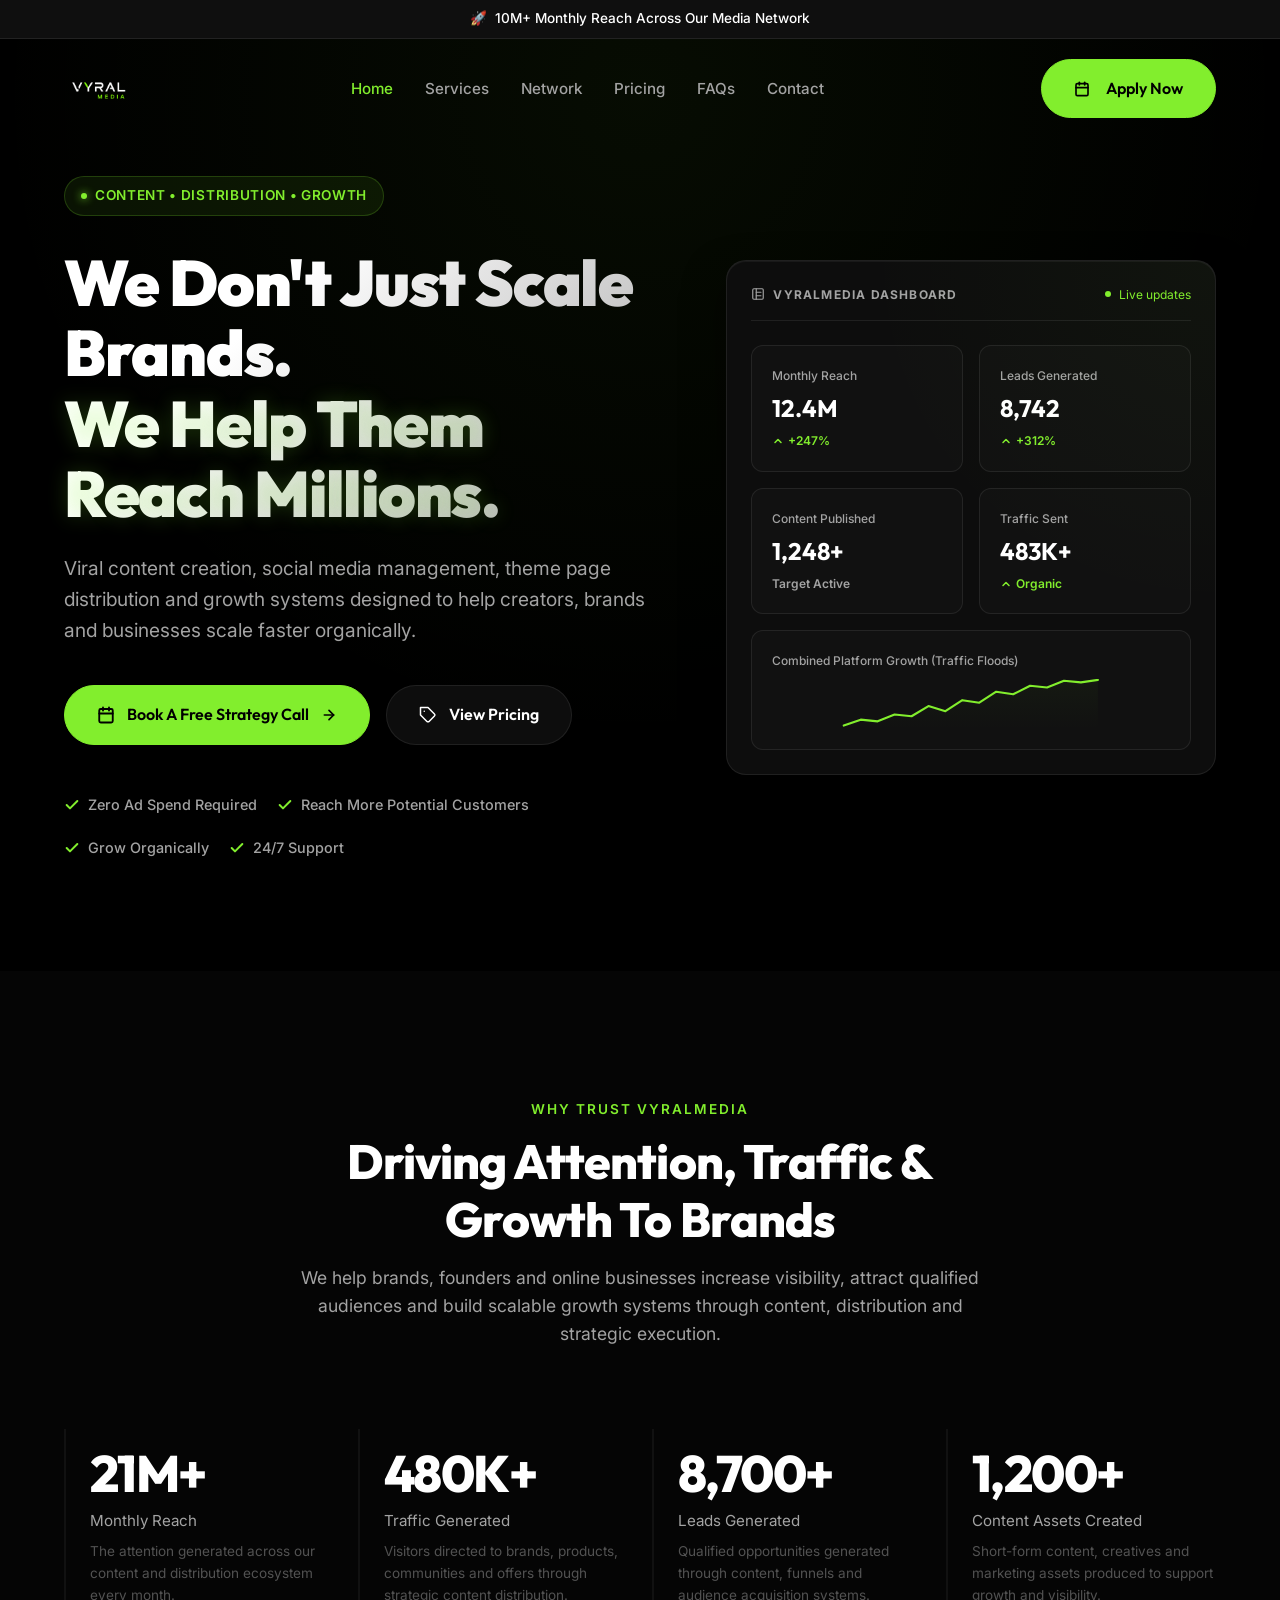
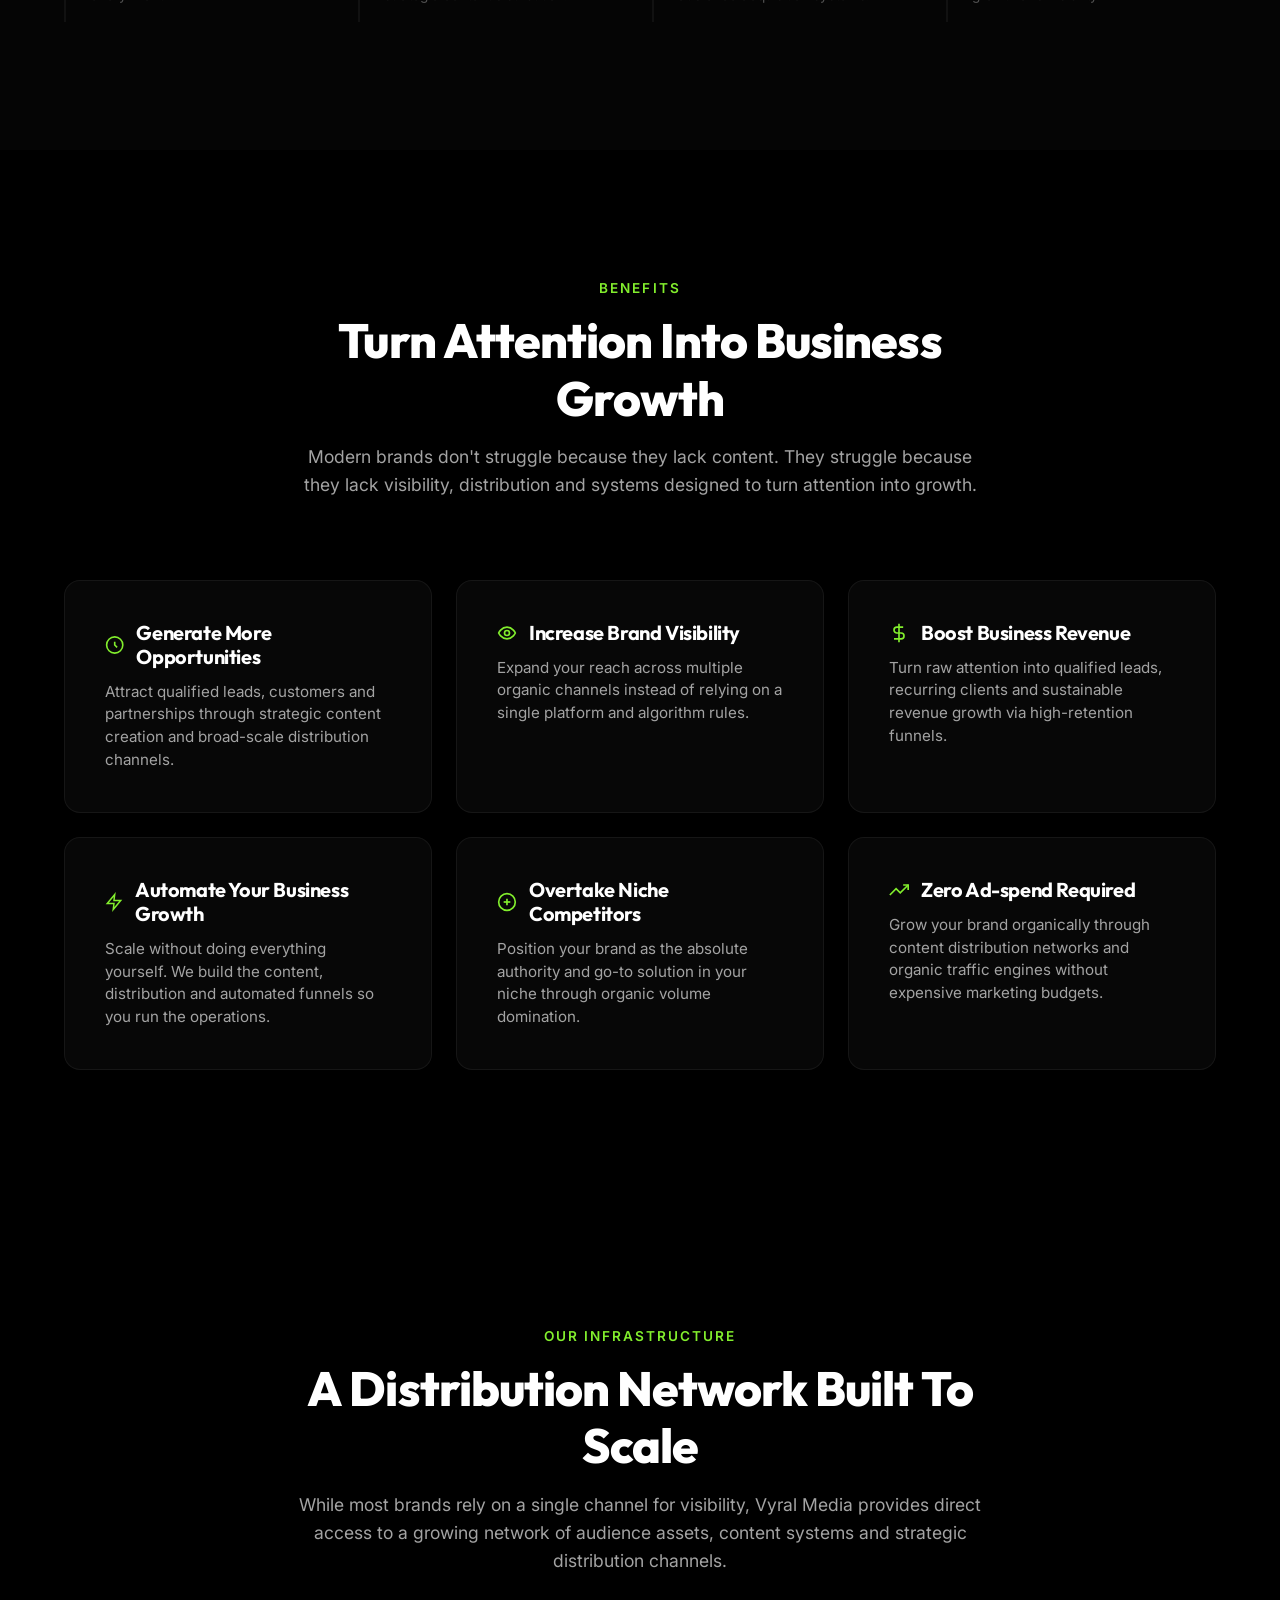
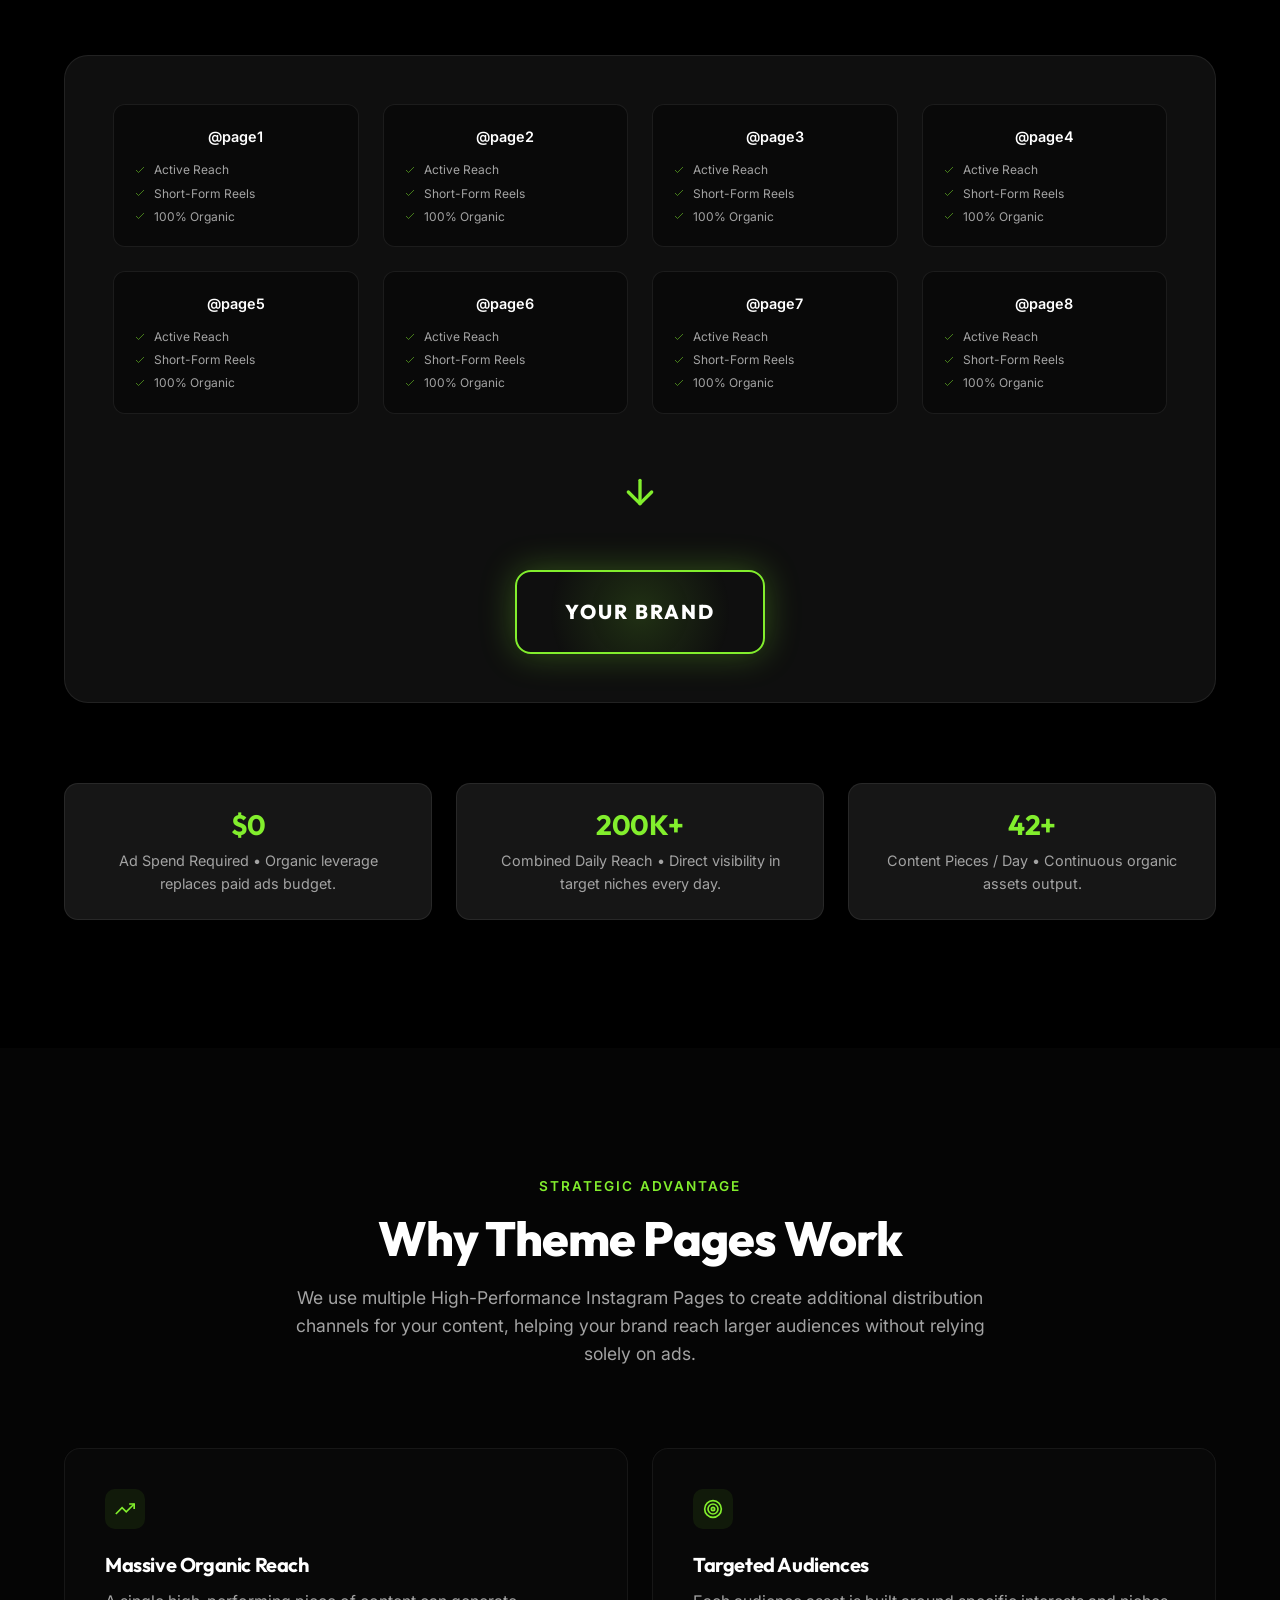
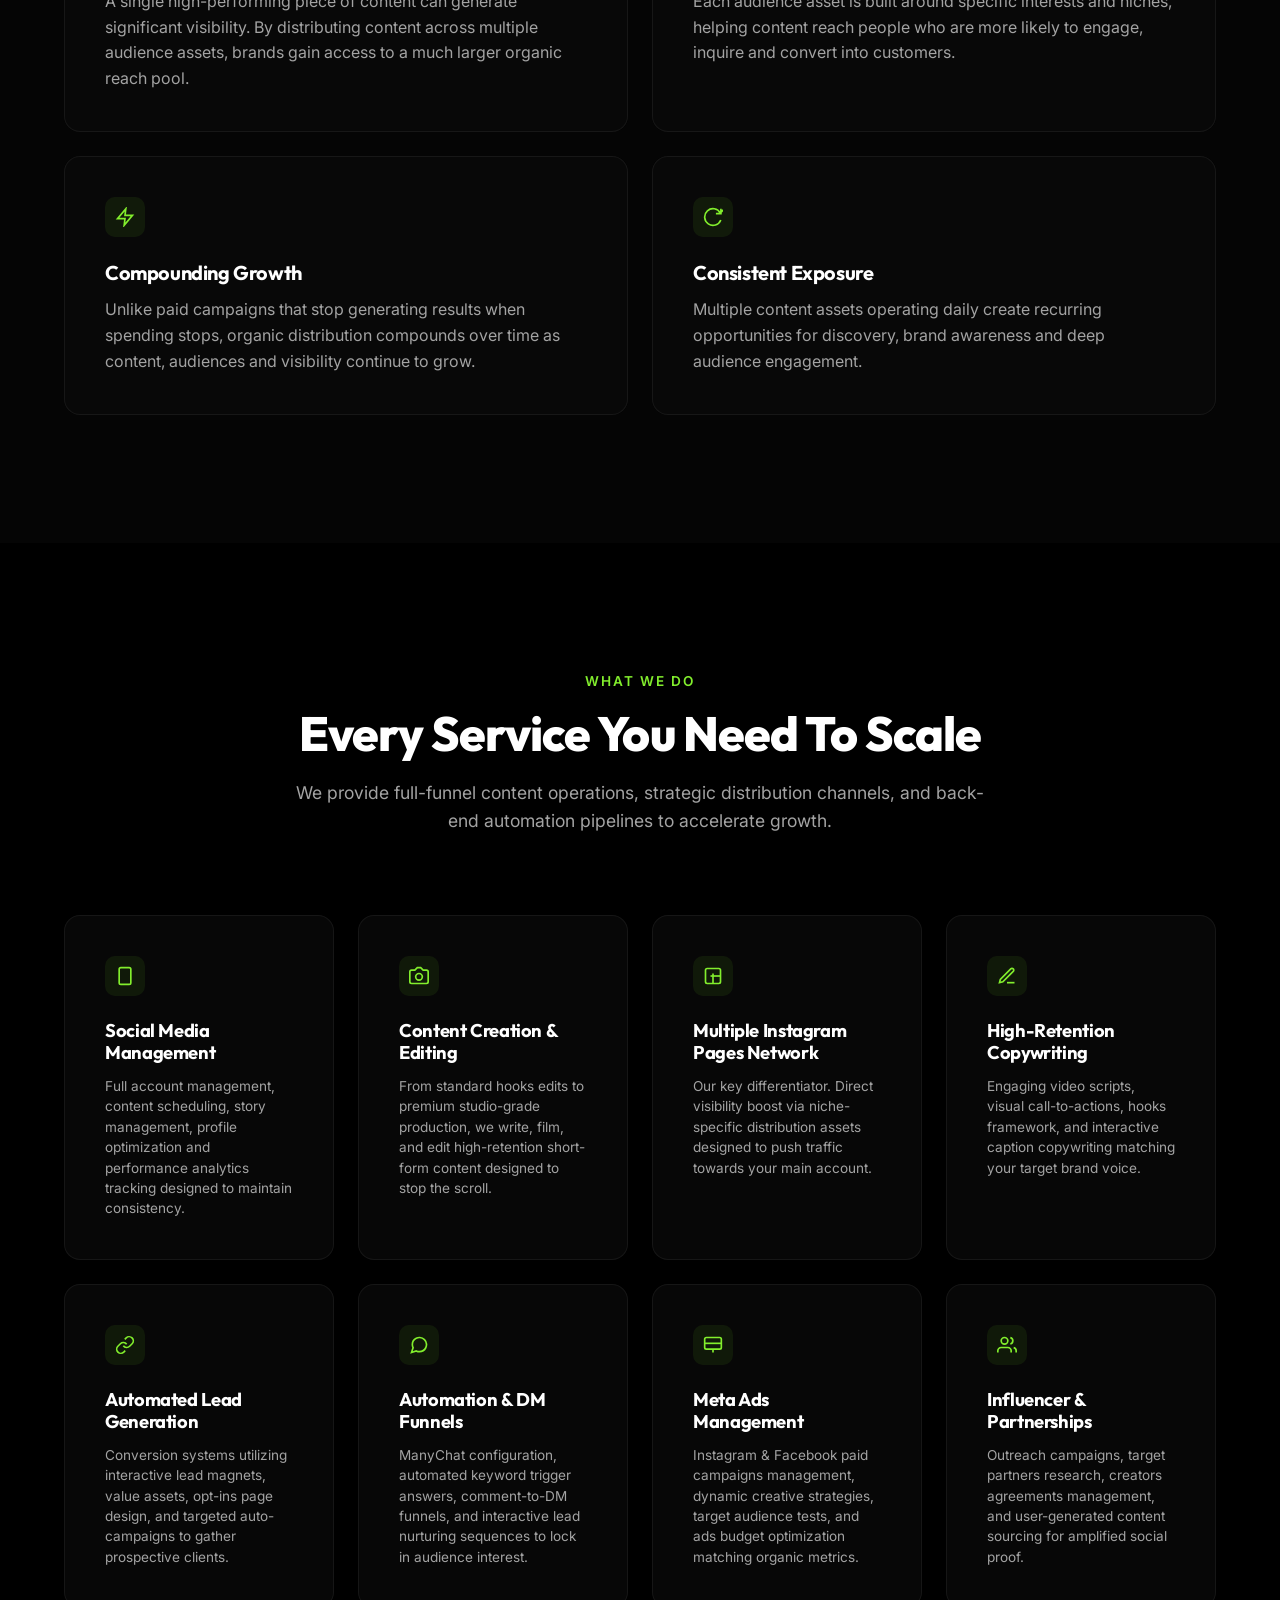
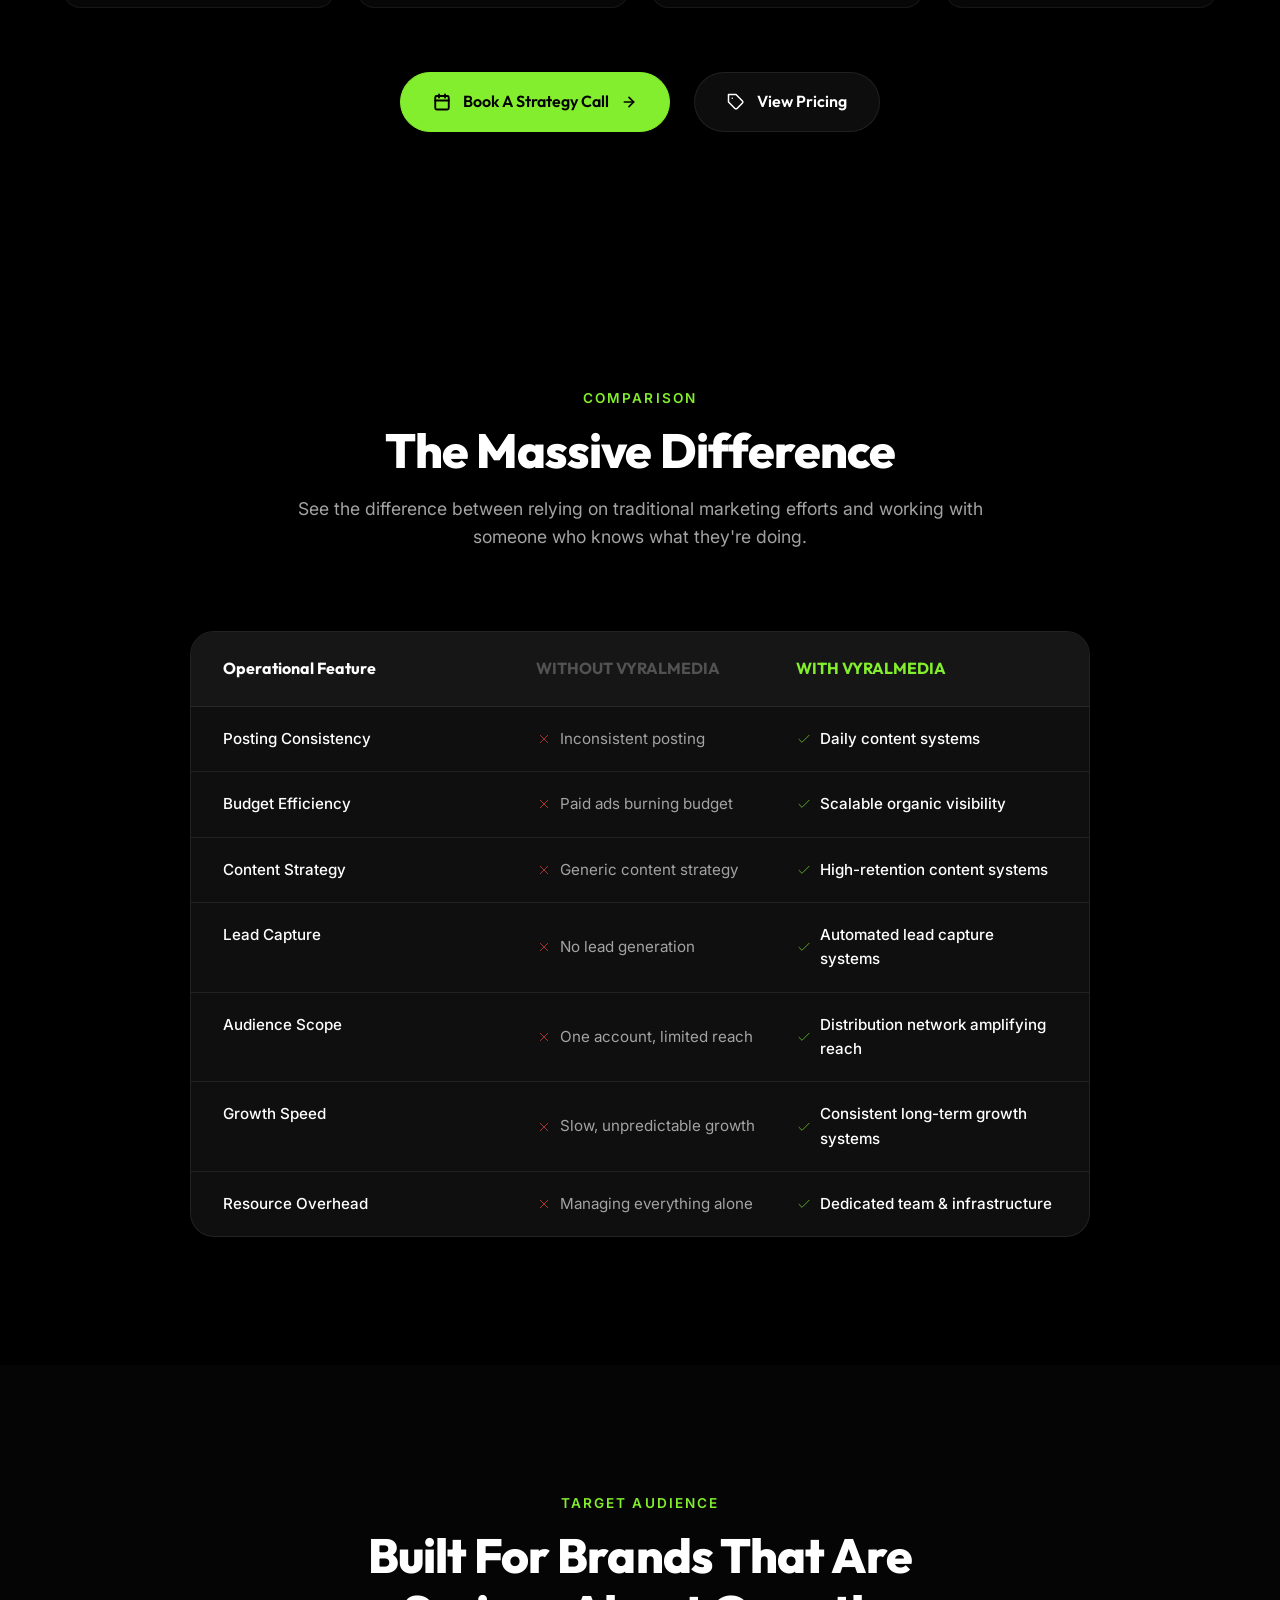
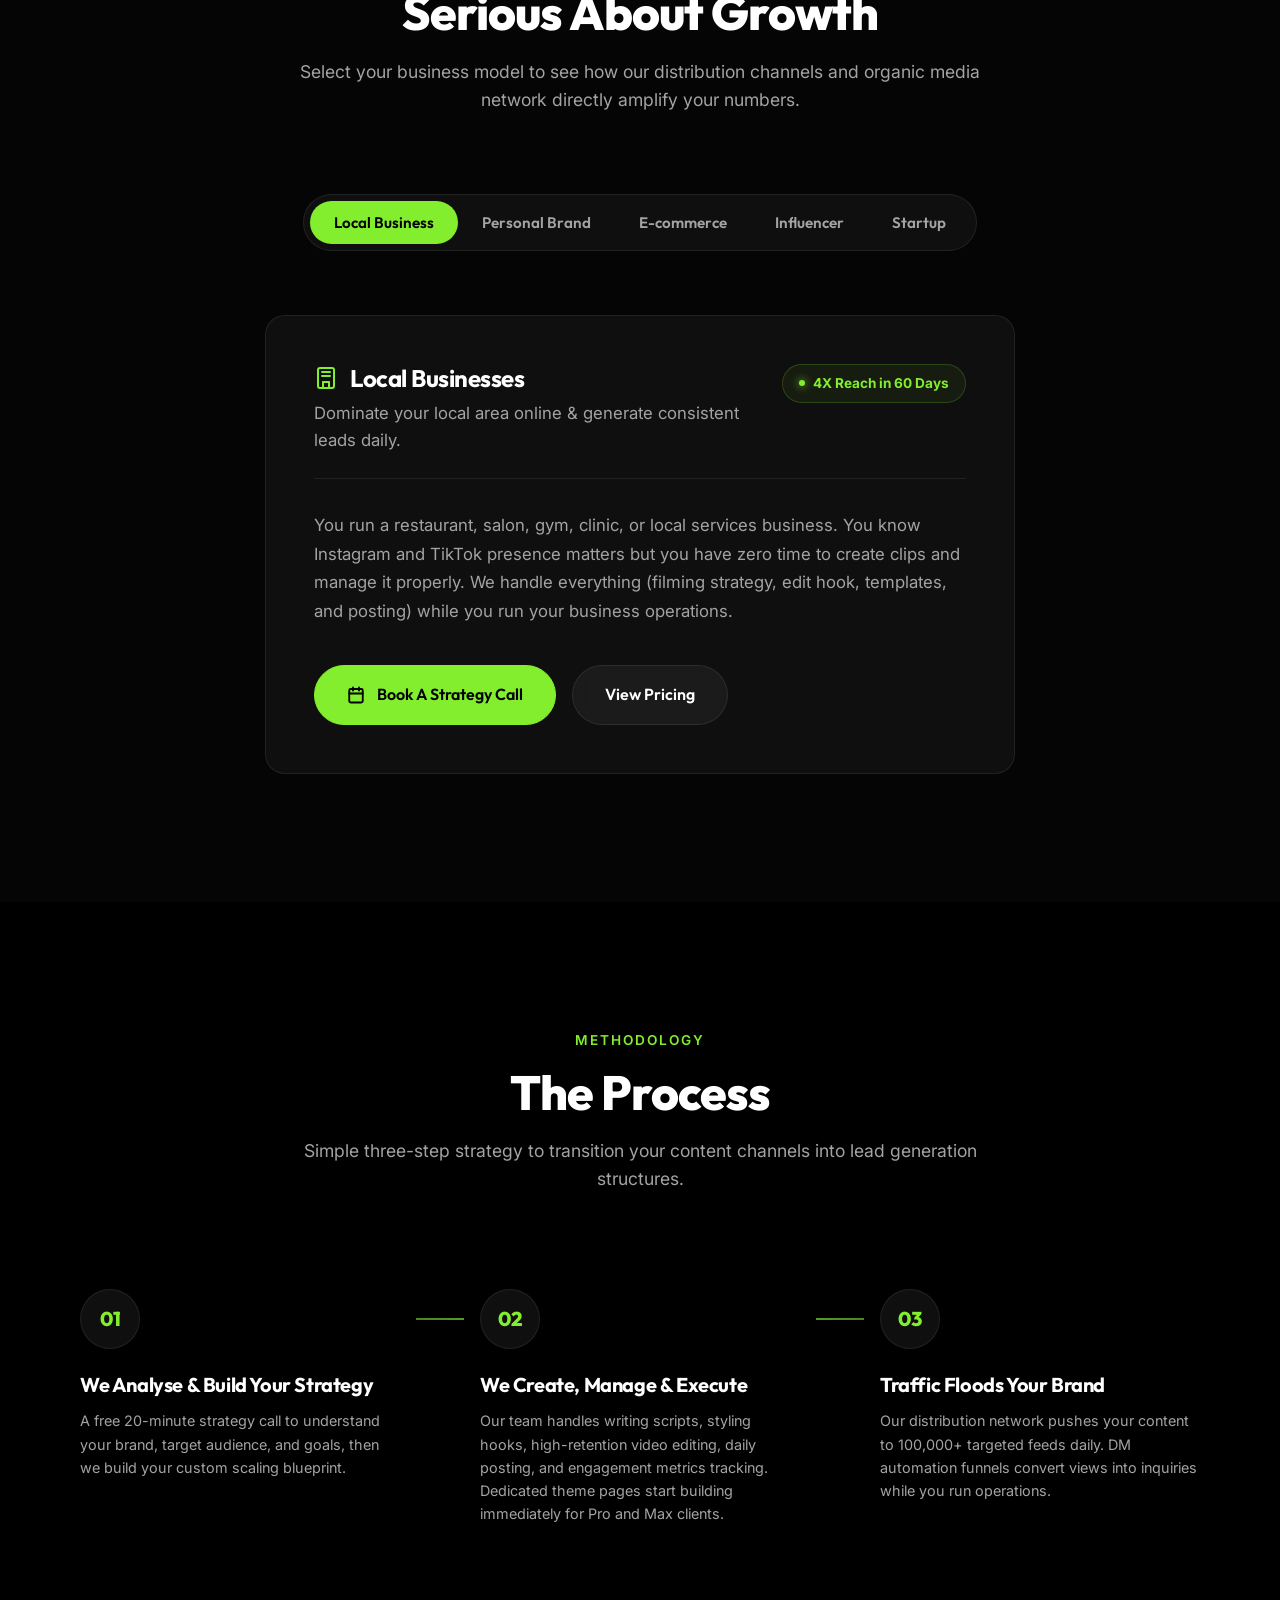
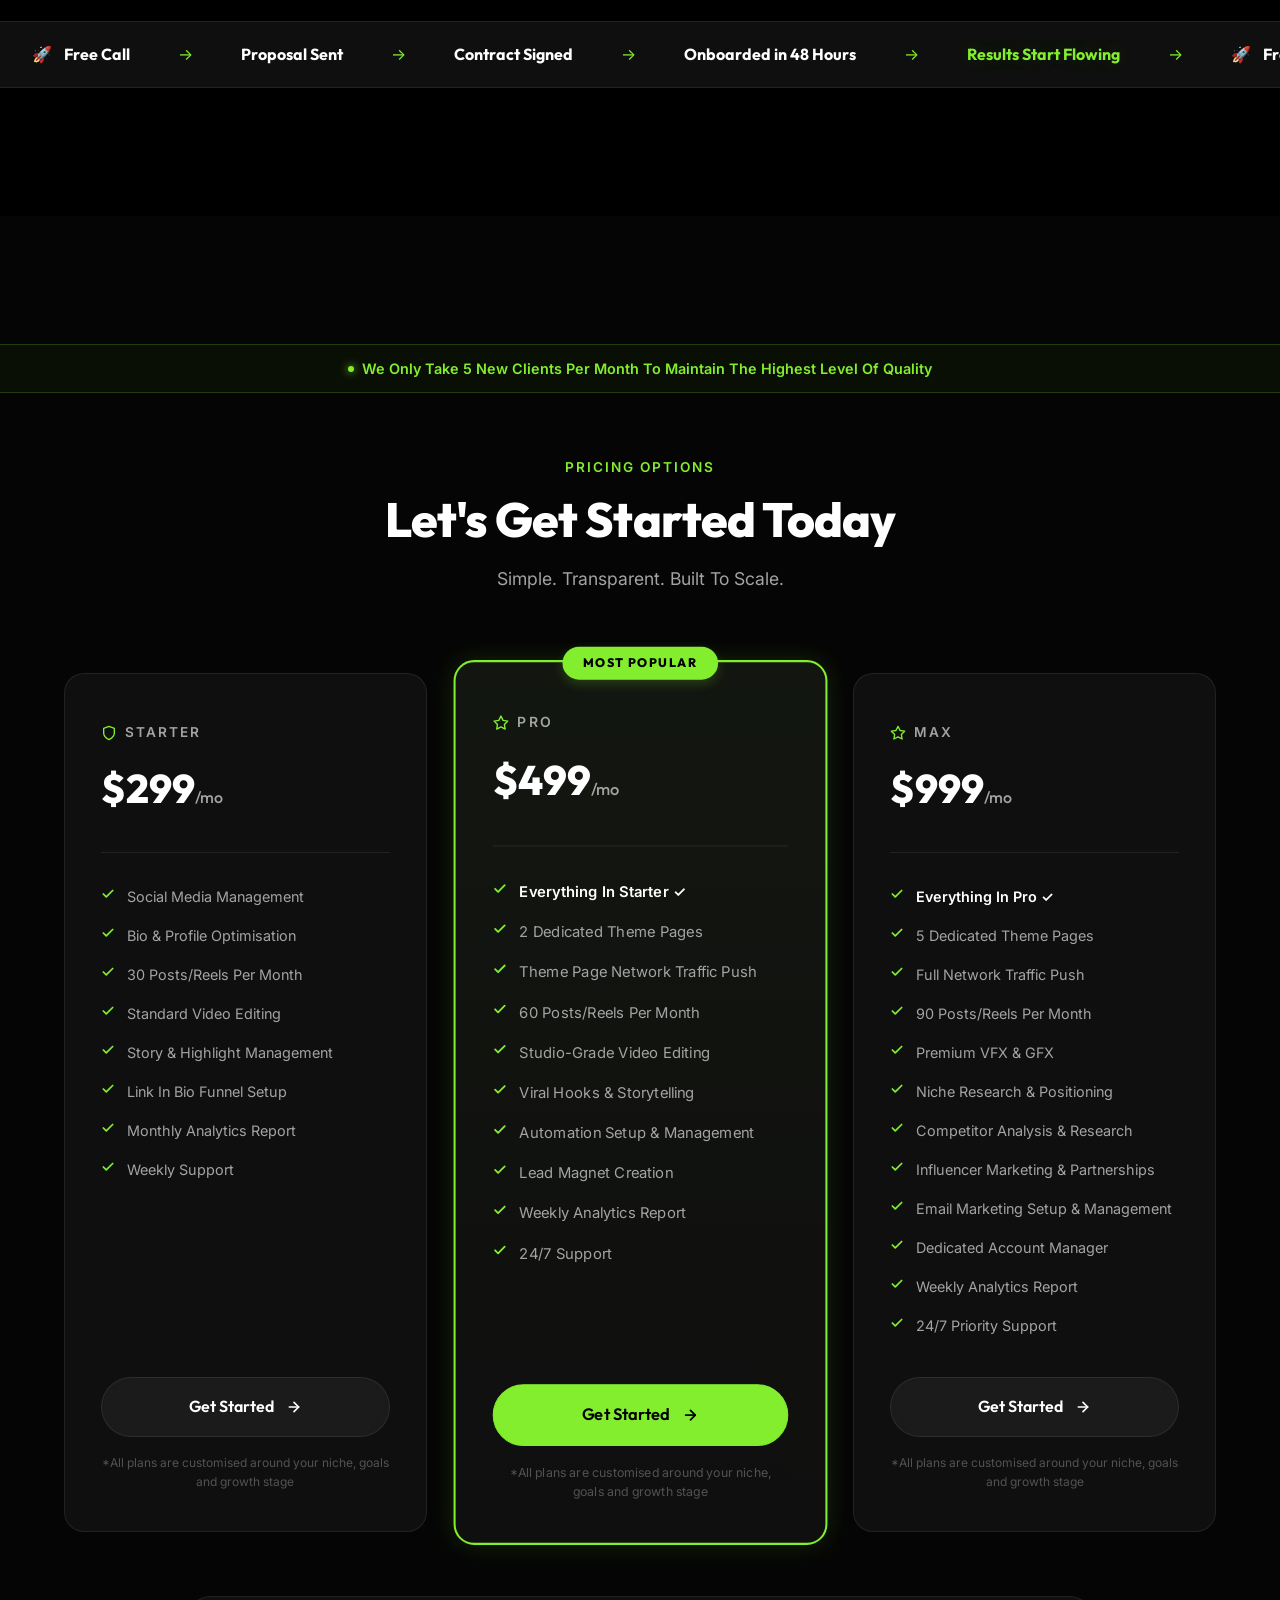
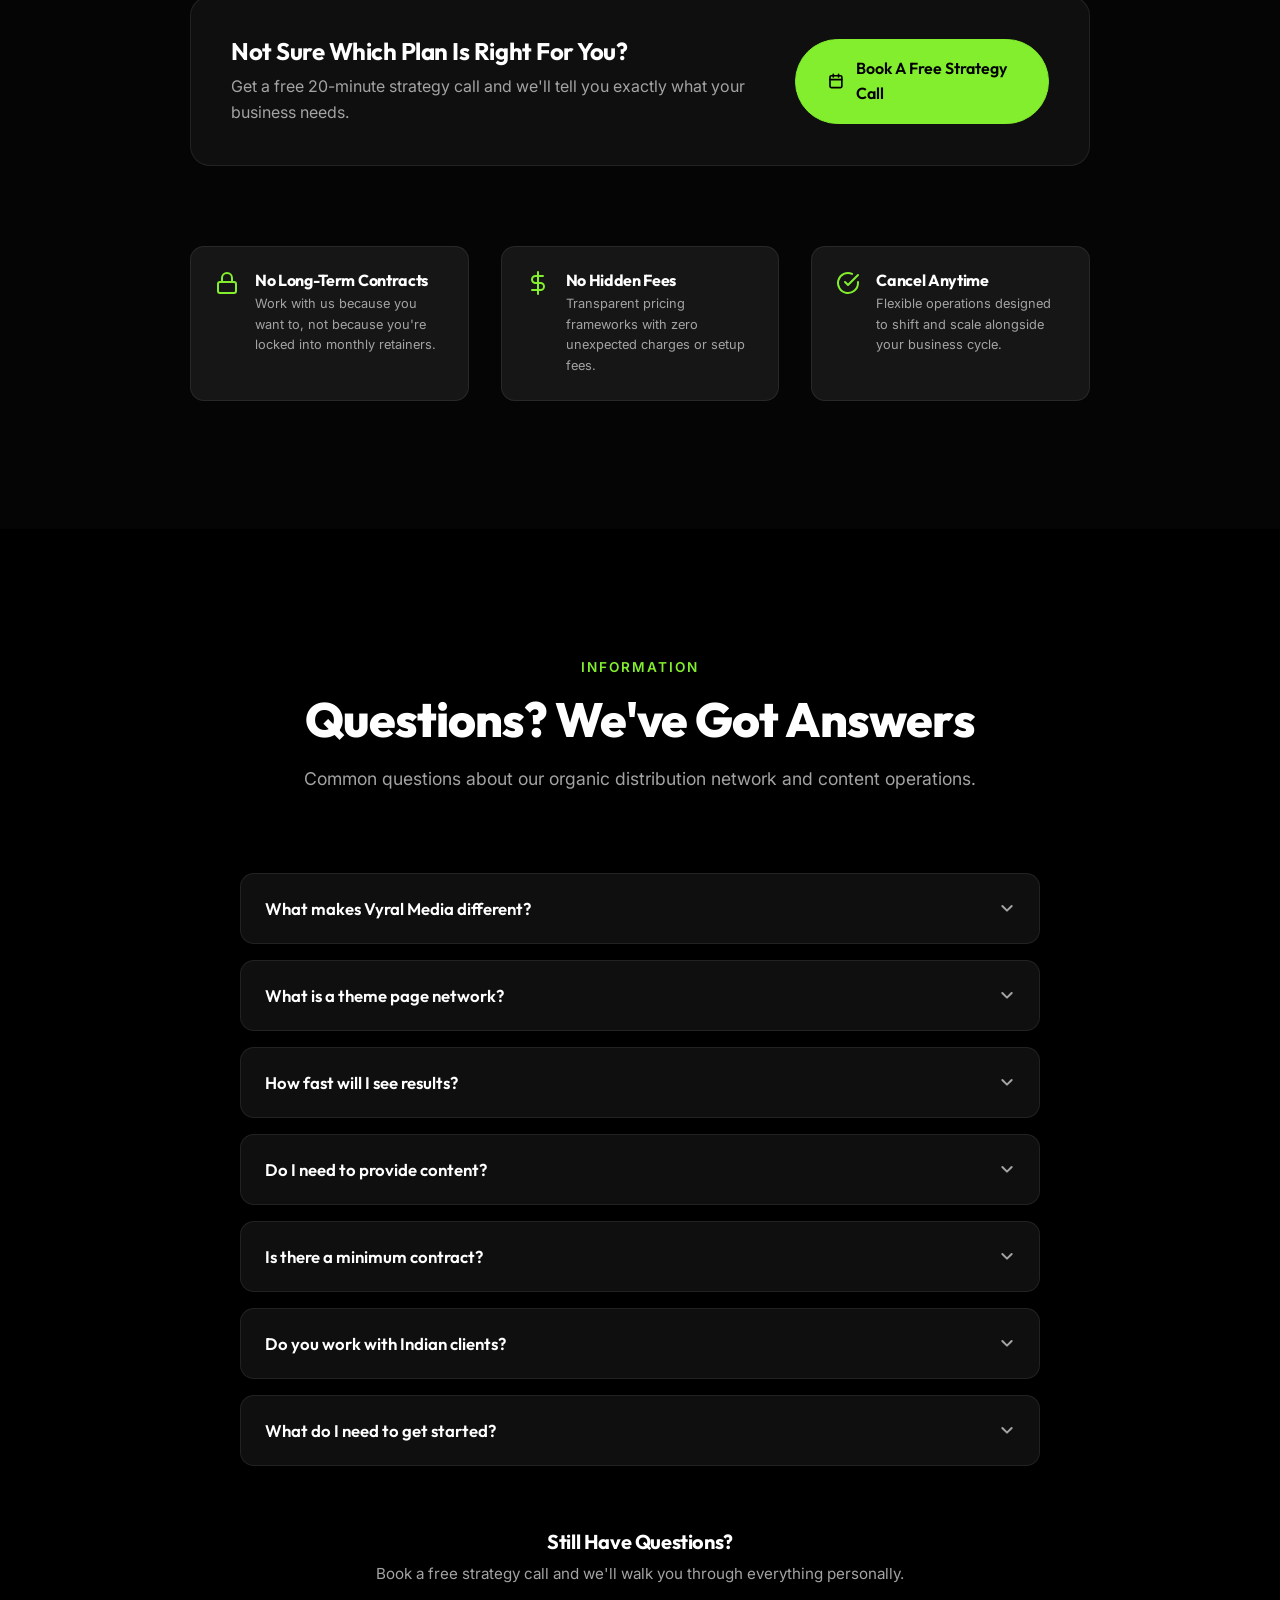
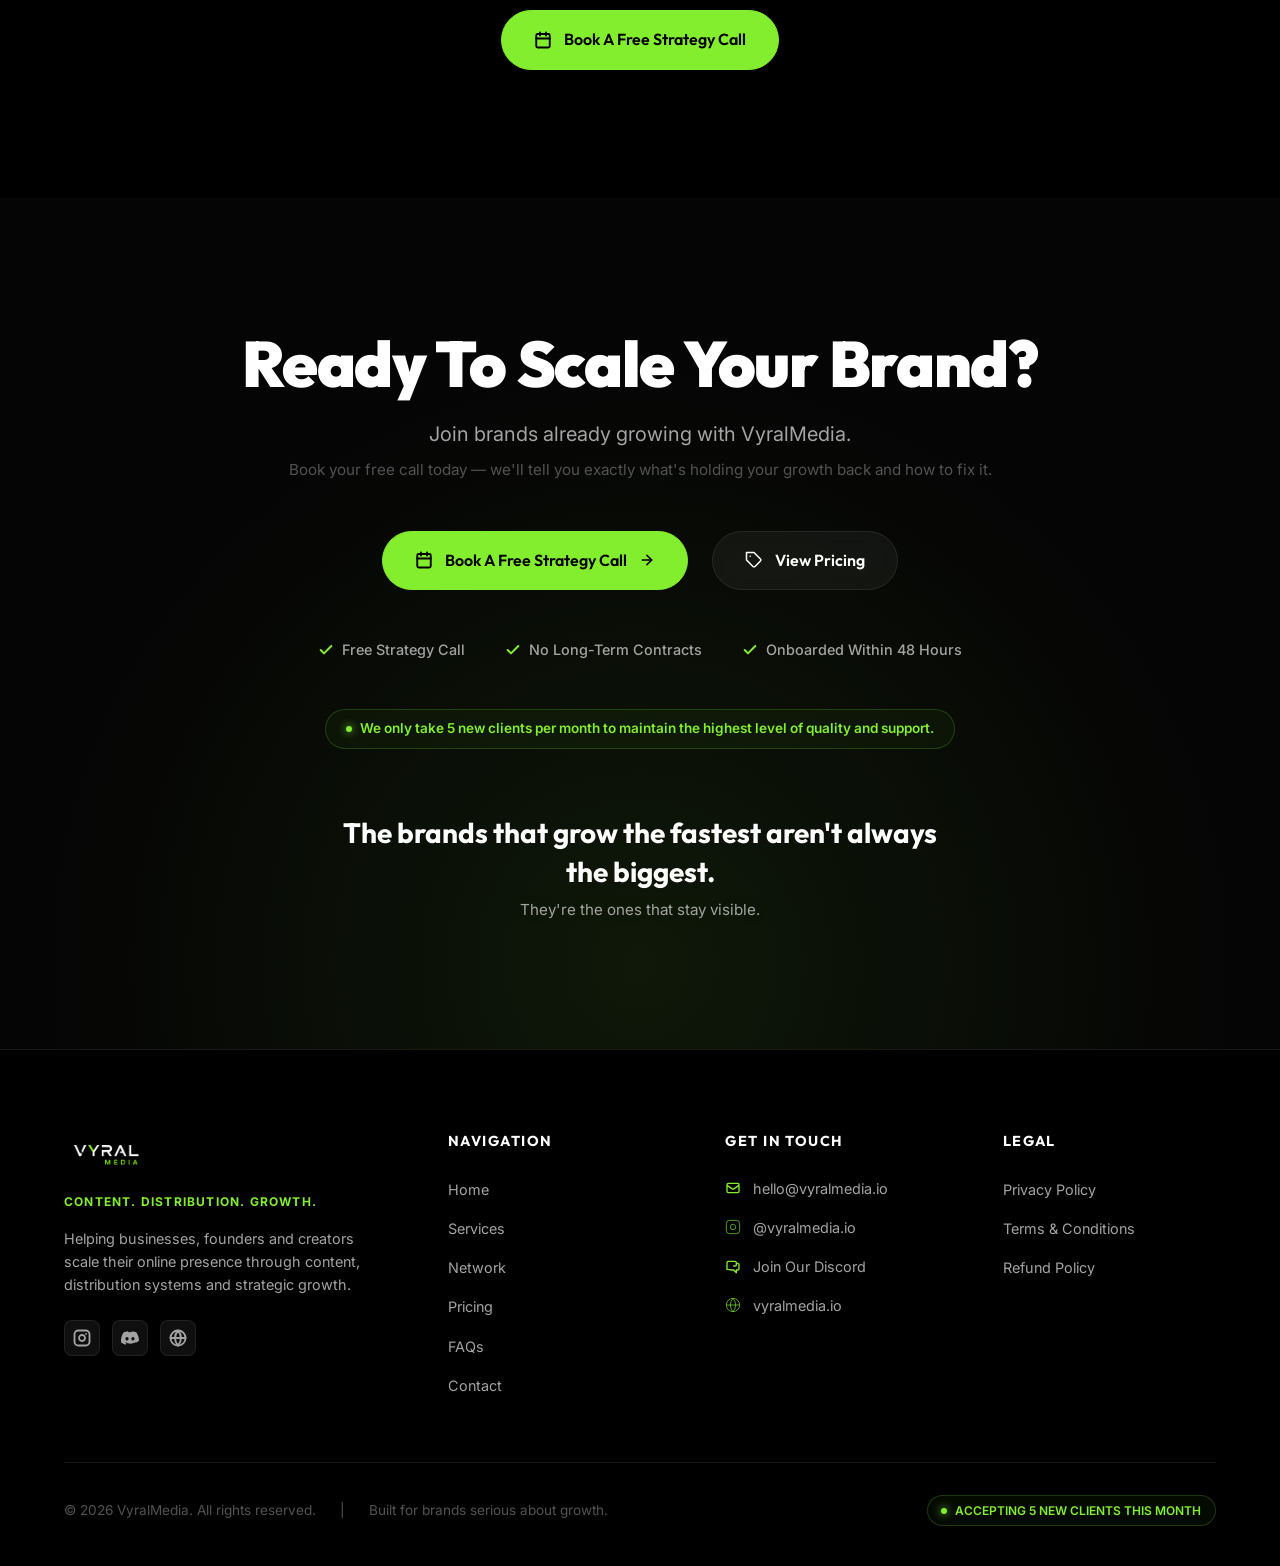
==== commit 90d033b3: "feat: use transparent logo.png and add netlify.toml config" ====
--- a/index.html
+++ b/index.html
@@ -31,7 +31,7 @@
       <nav class="navbar" id="main-navbar">
         <!-- Logo -->
         <a href="#home" class="logo" id="nav-logo">
-          <img src="logo.jpeg" alt="Vyral Media Logo">
+          <img src="logo.png" alt="Vyral Media Logo">
         </a>
         
         <!-- Desktop Nav Links -->
@@ -1381,7 +1381,7 @@
         <!-- Logo Column -->
         <div class="footer-logo-block">
           <a href="#home" class="logo">
-            <img src="logo.jpeg" alt="Vyral Media Logo">
+            <img src="logo.png" alt="Vyral Media Logo">
           </a>
           <div class="tagline">CONTENT. DISTRIBUTION. GROWTH.</div>
           <p class="desc">Helping businesses, founders and creators scale their online presence through content, distribution systems and strategic growth.</p>
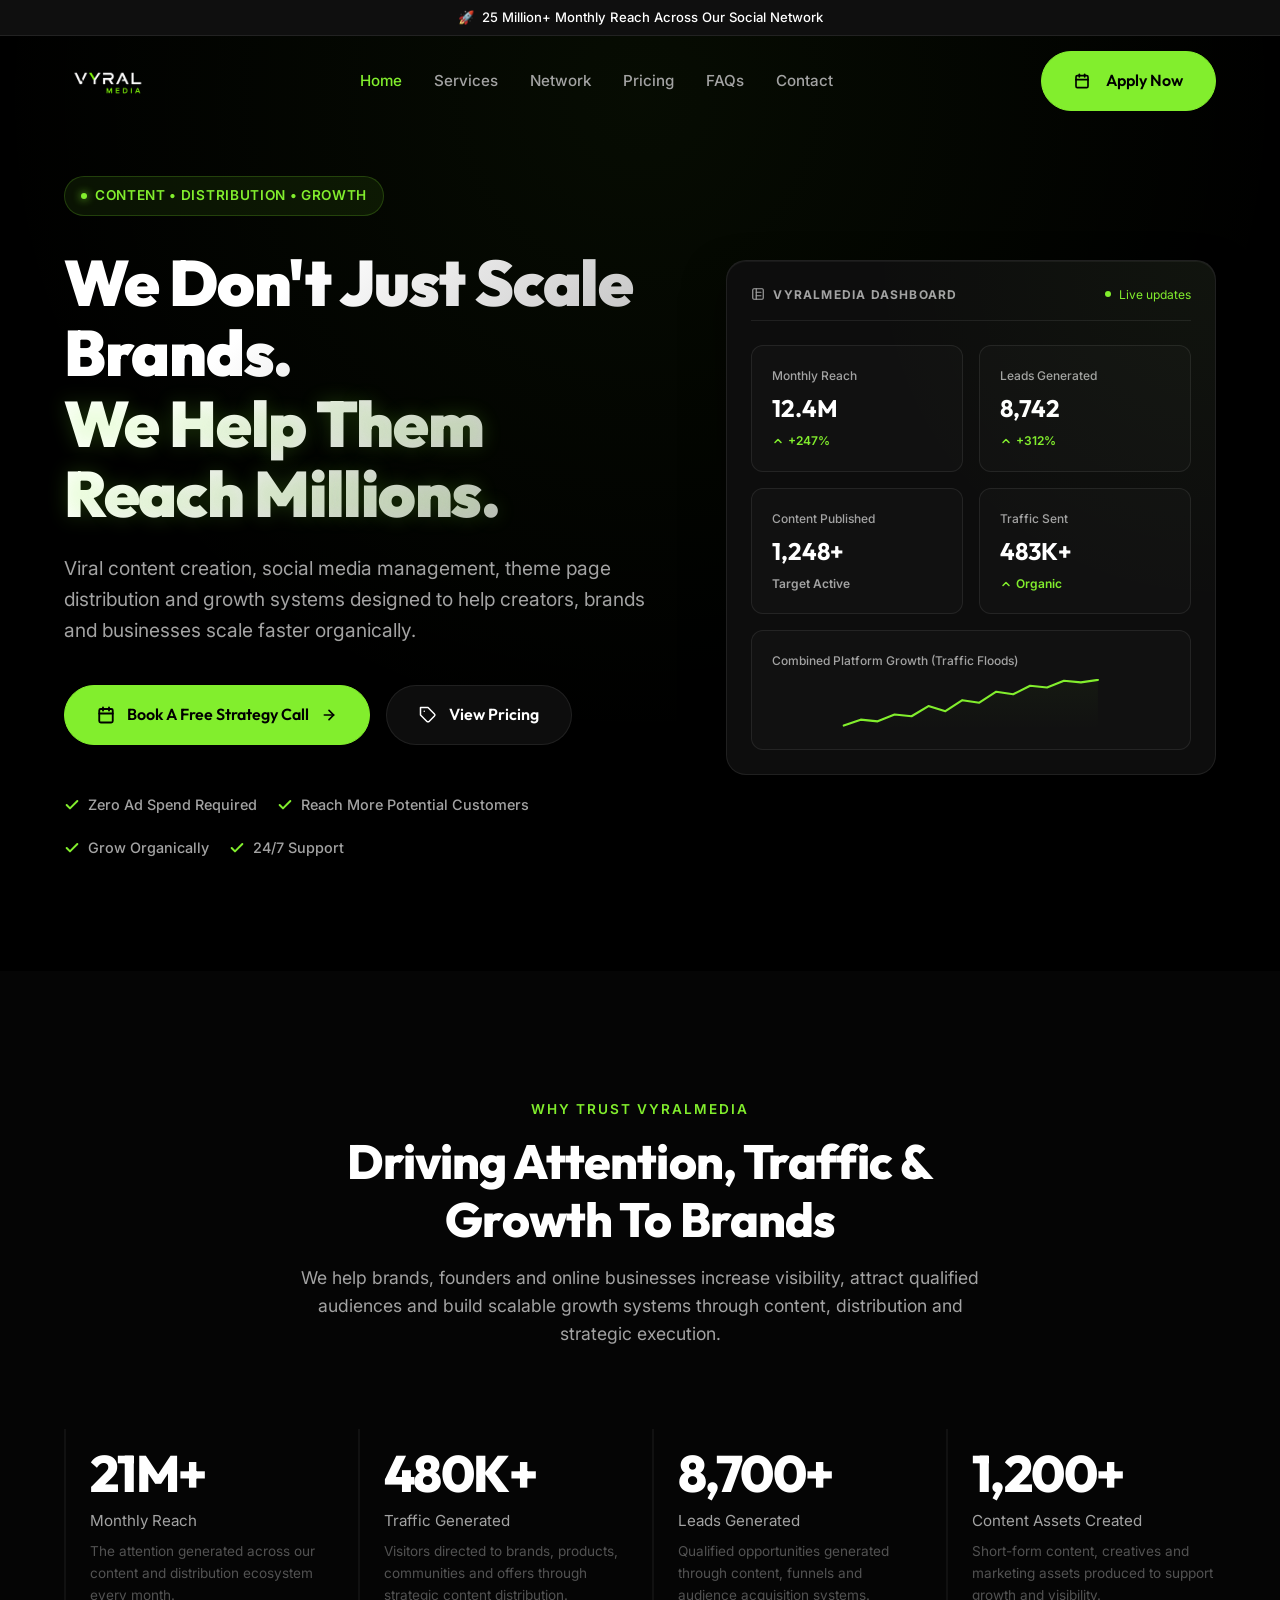
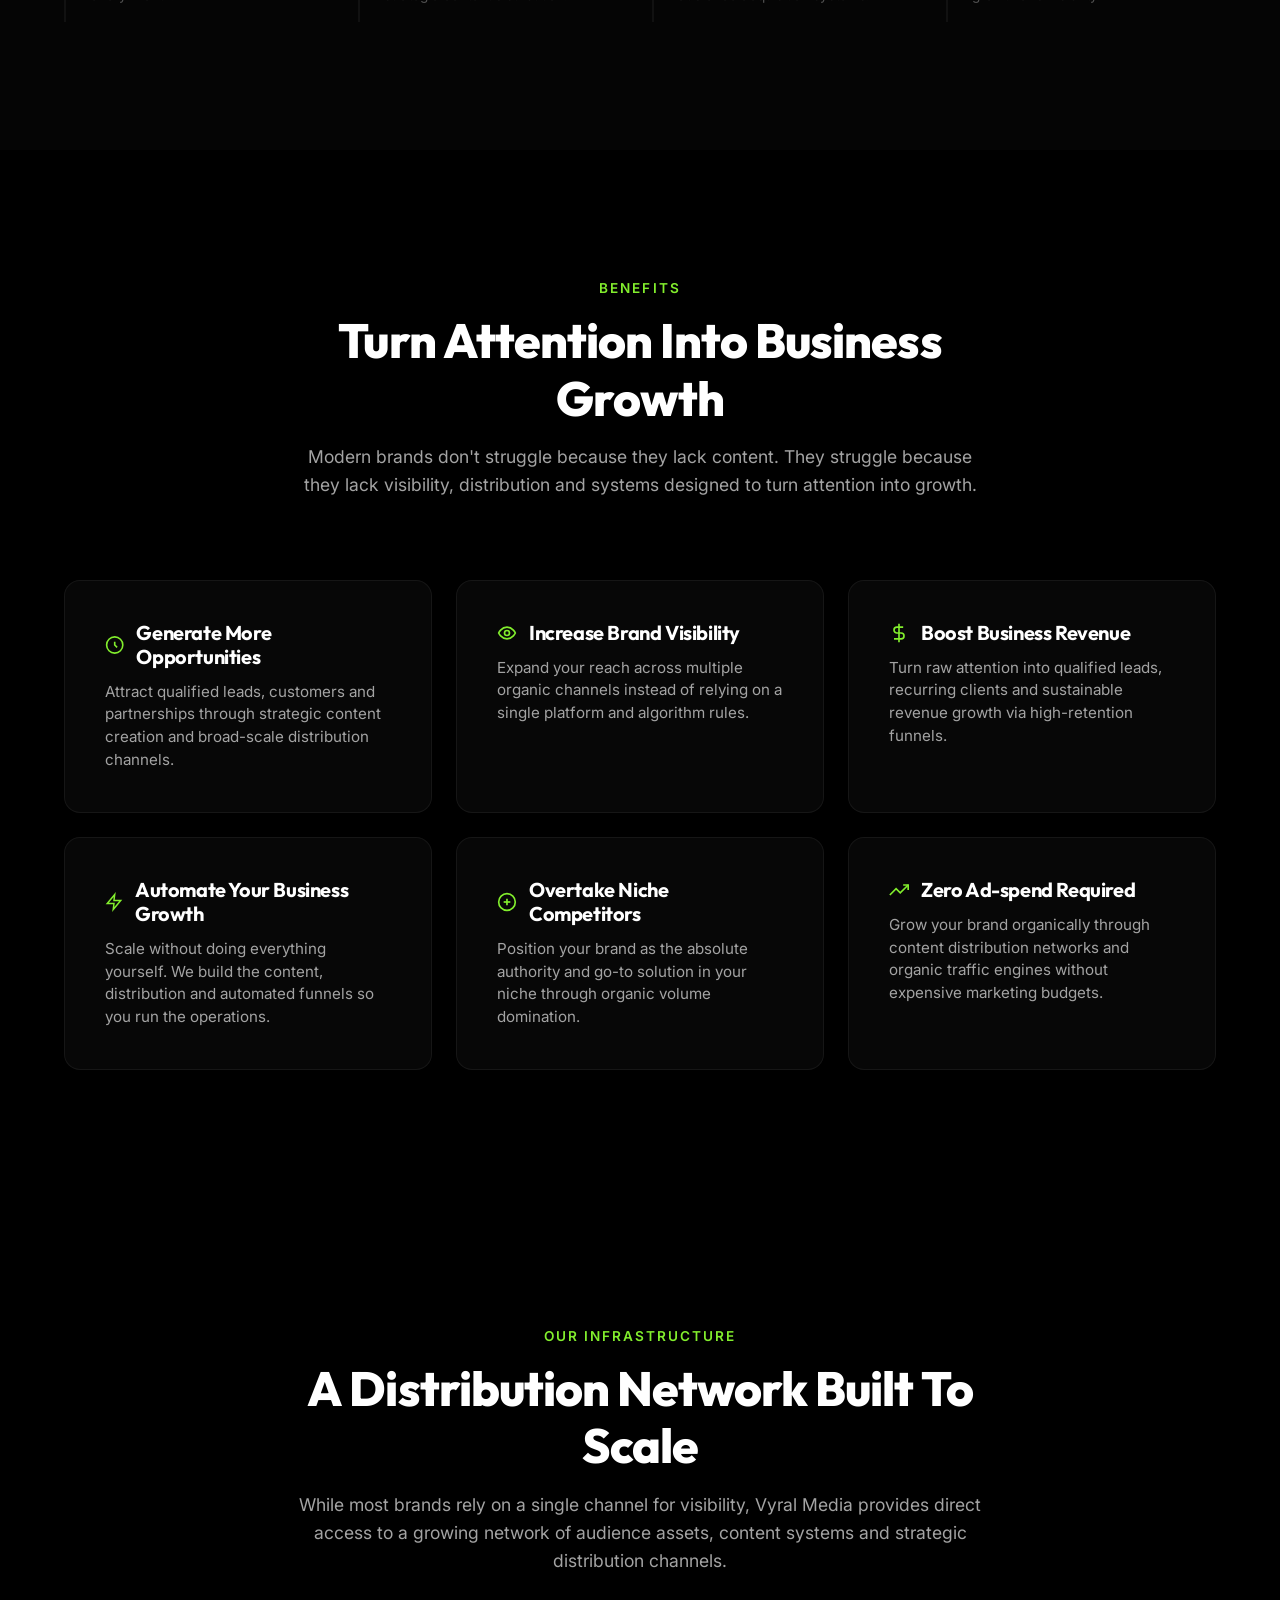
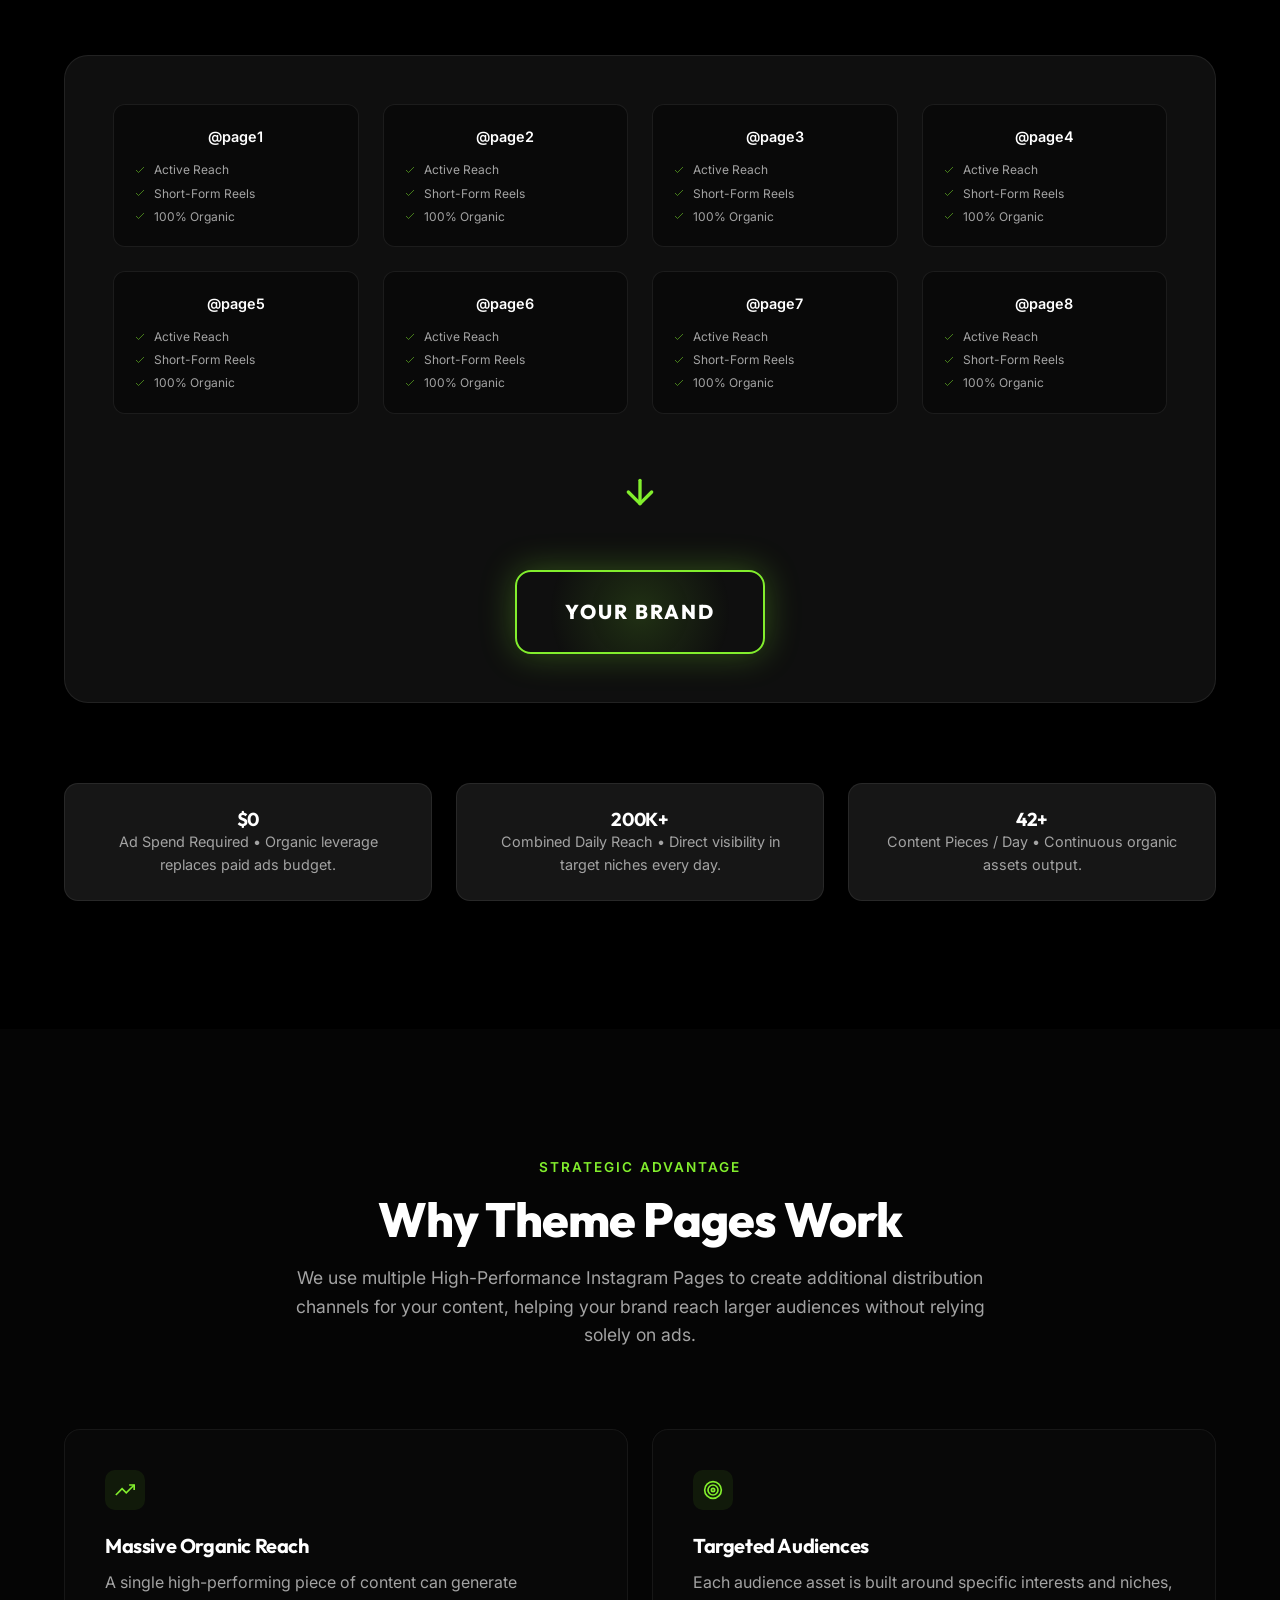
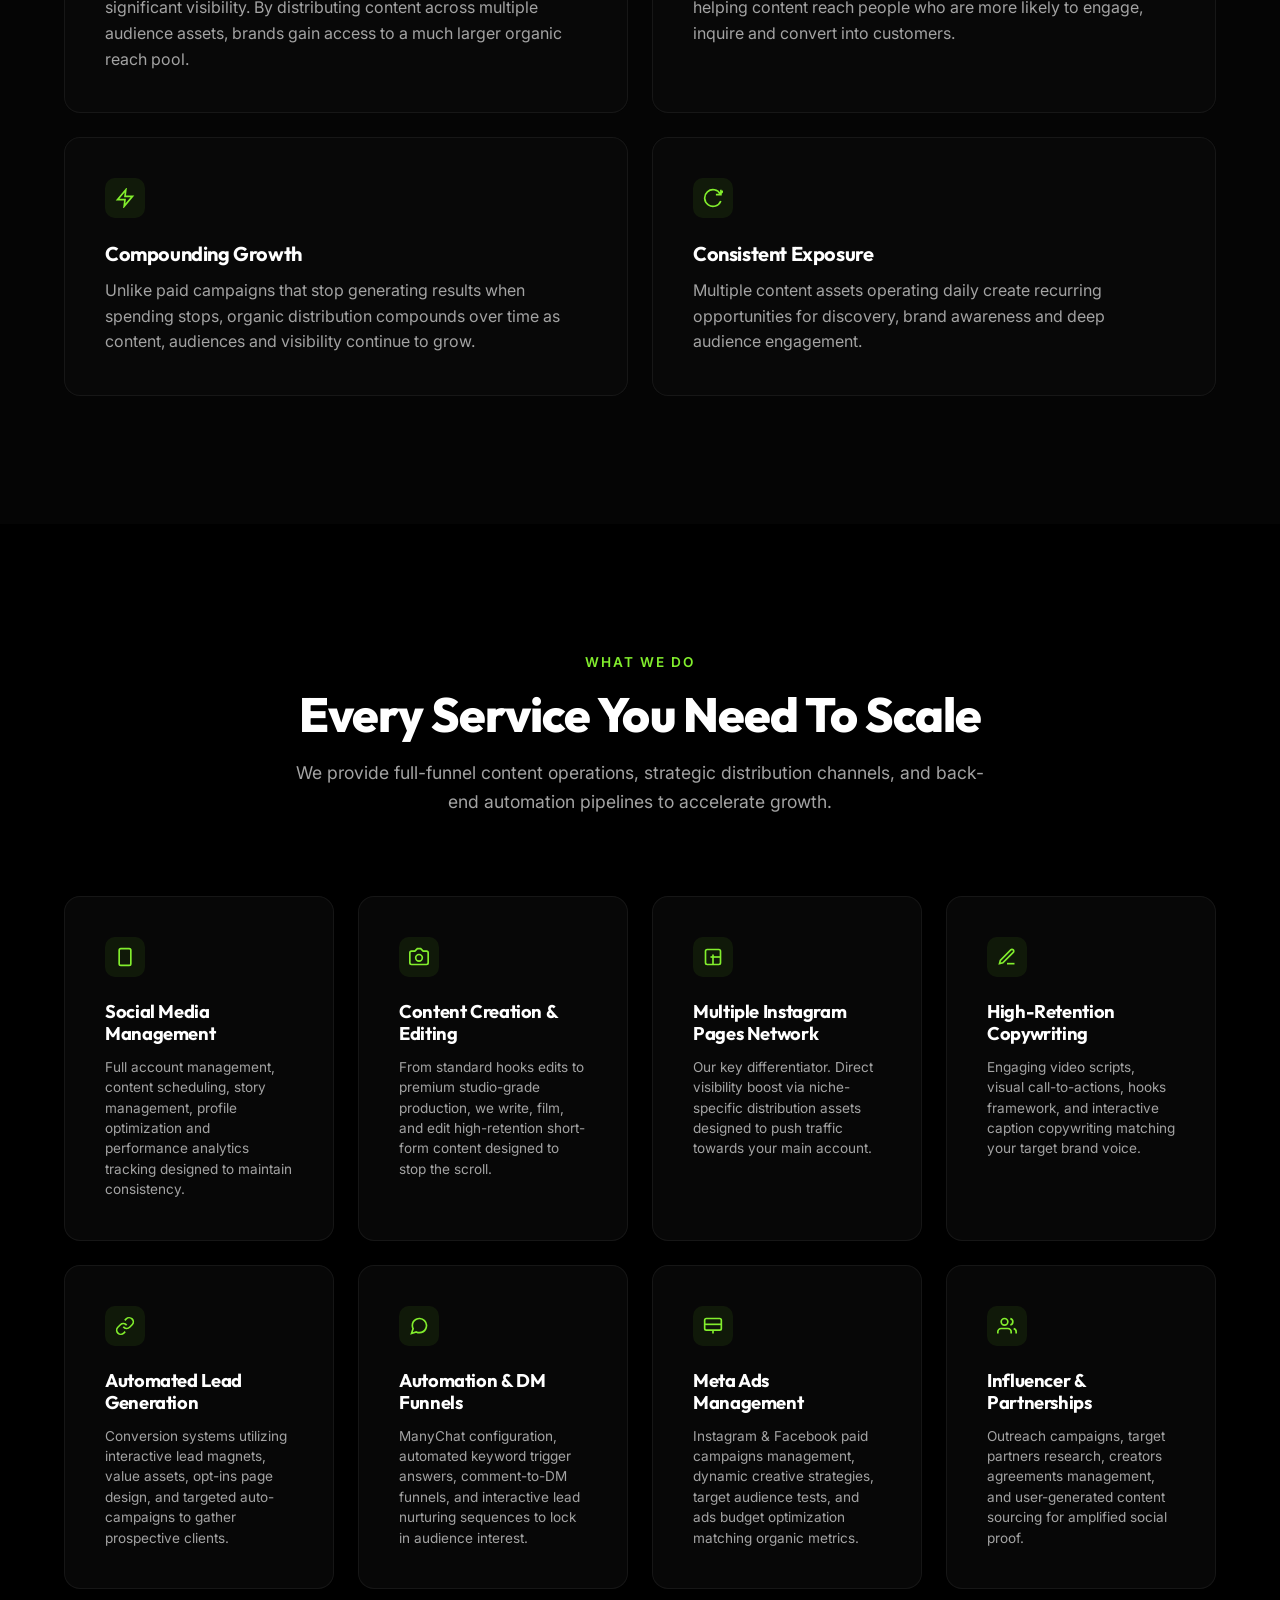
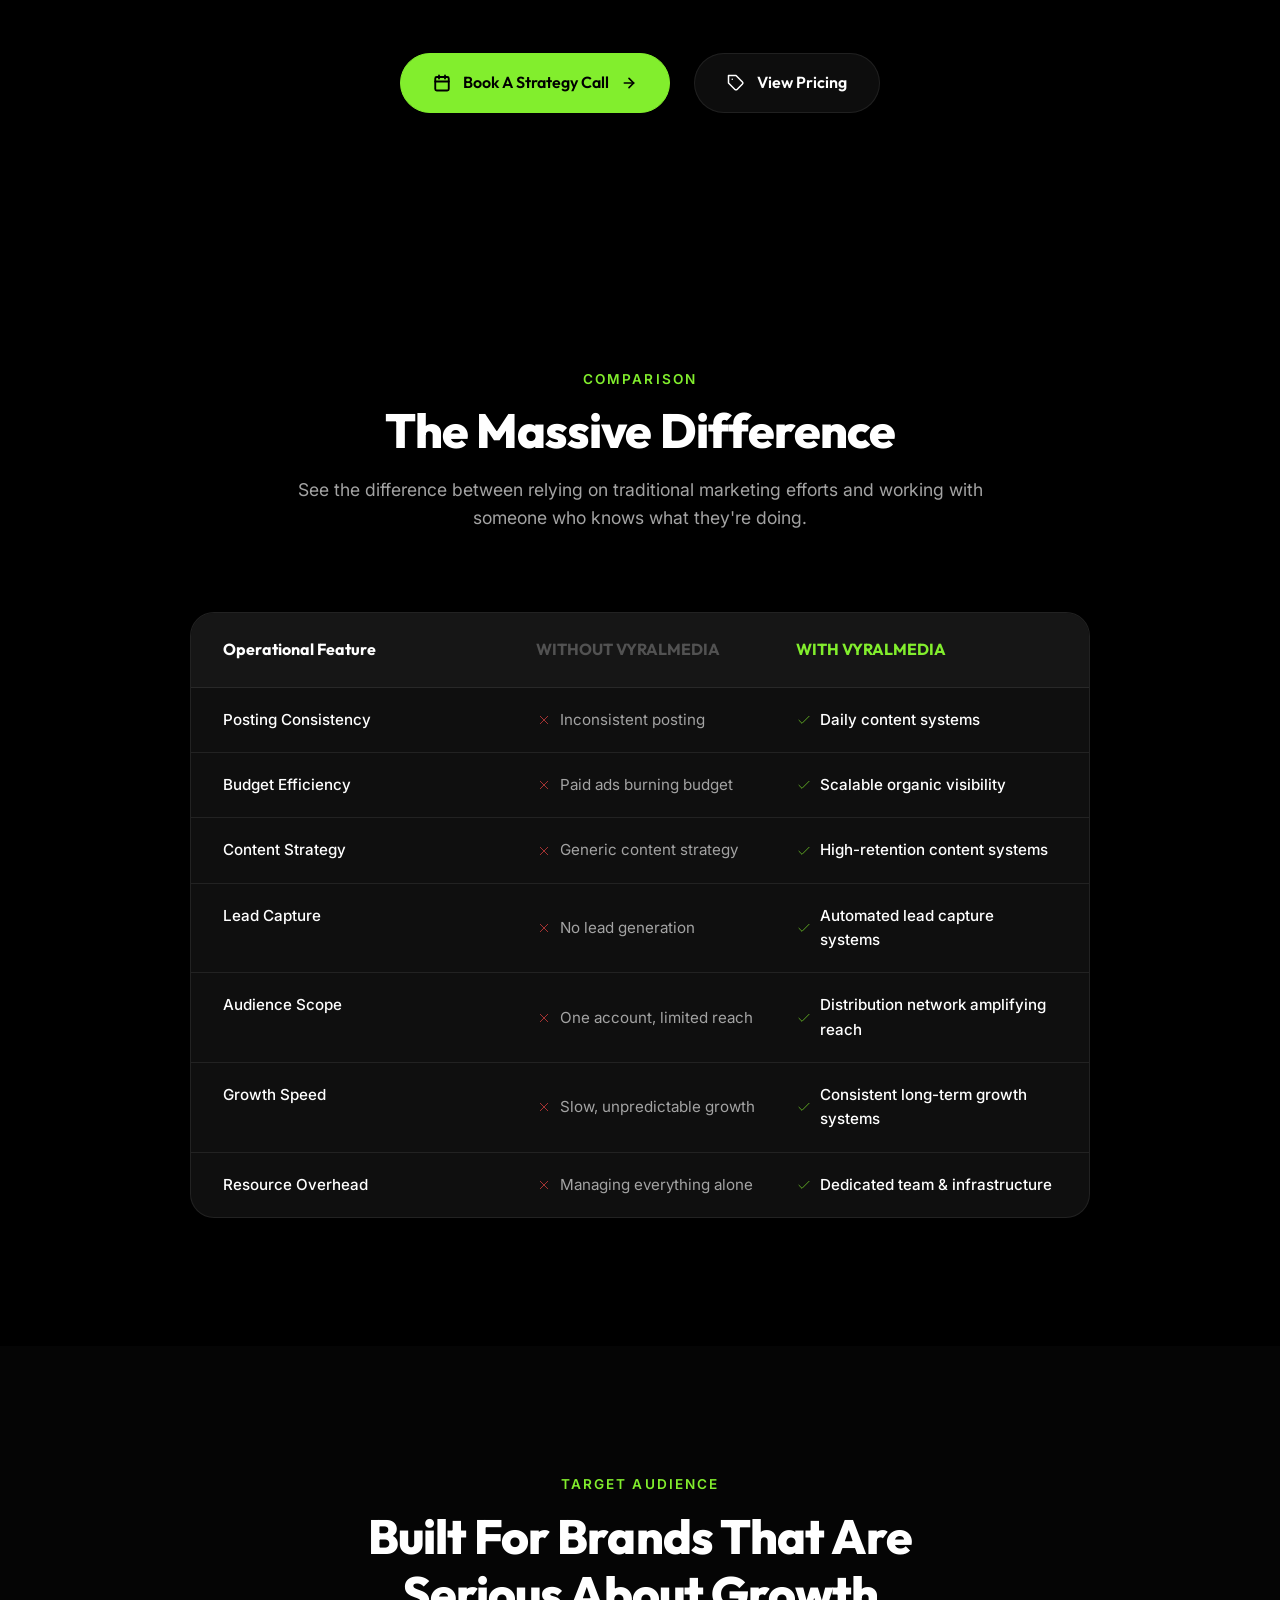
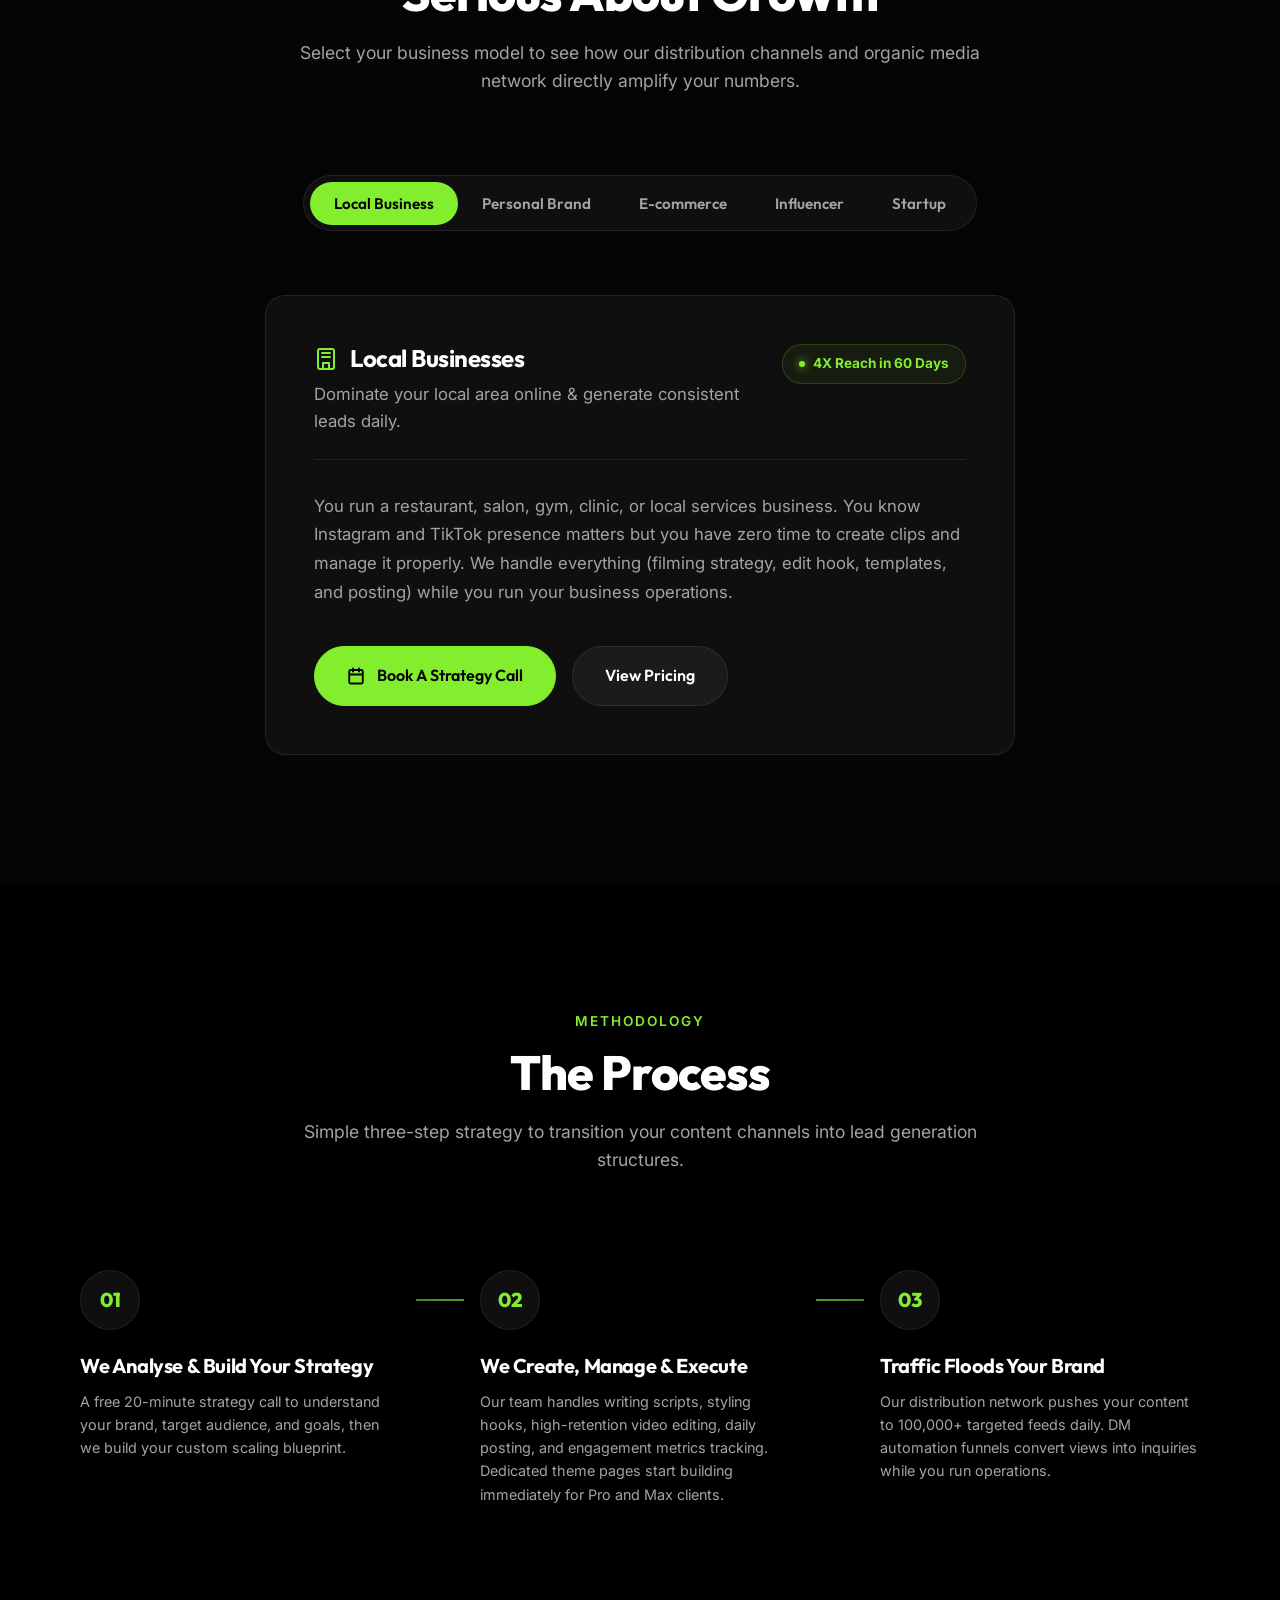
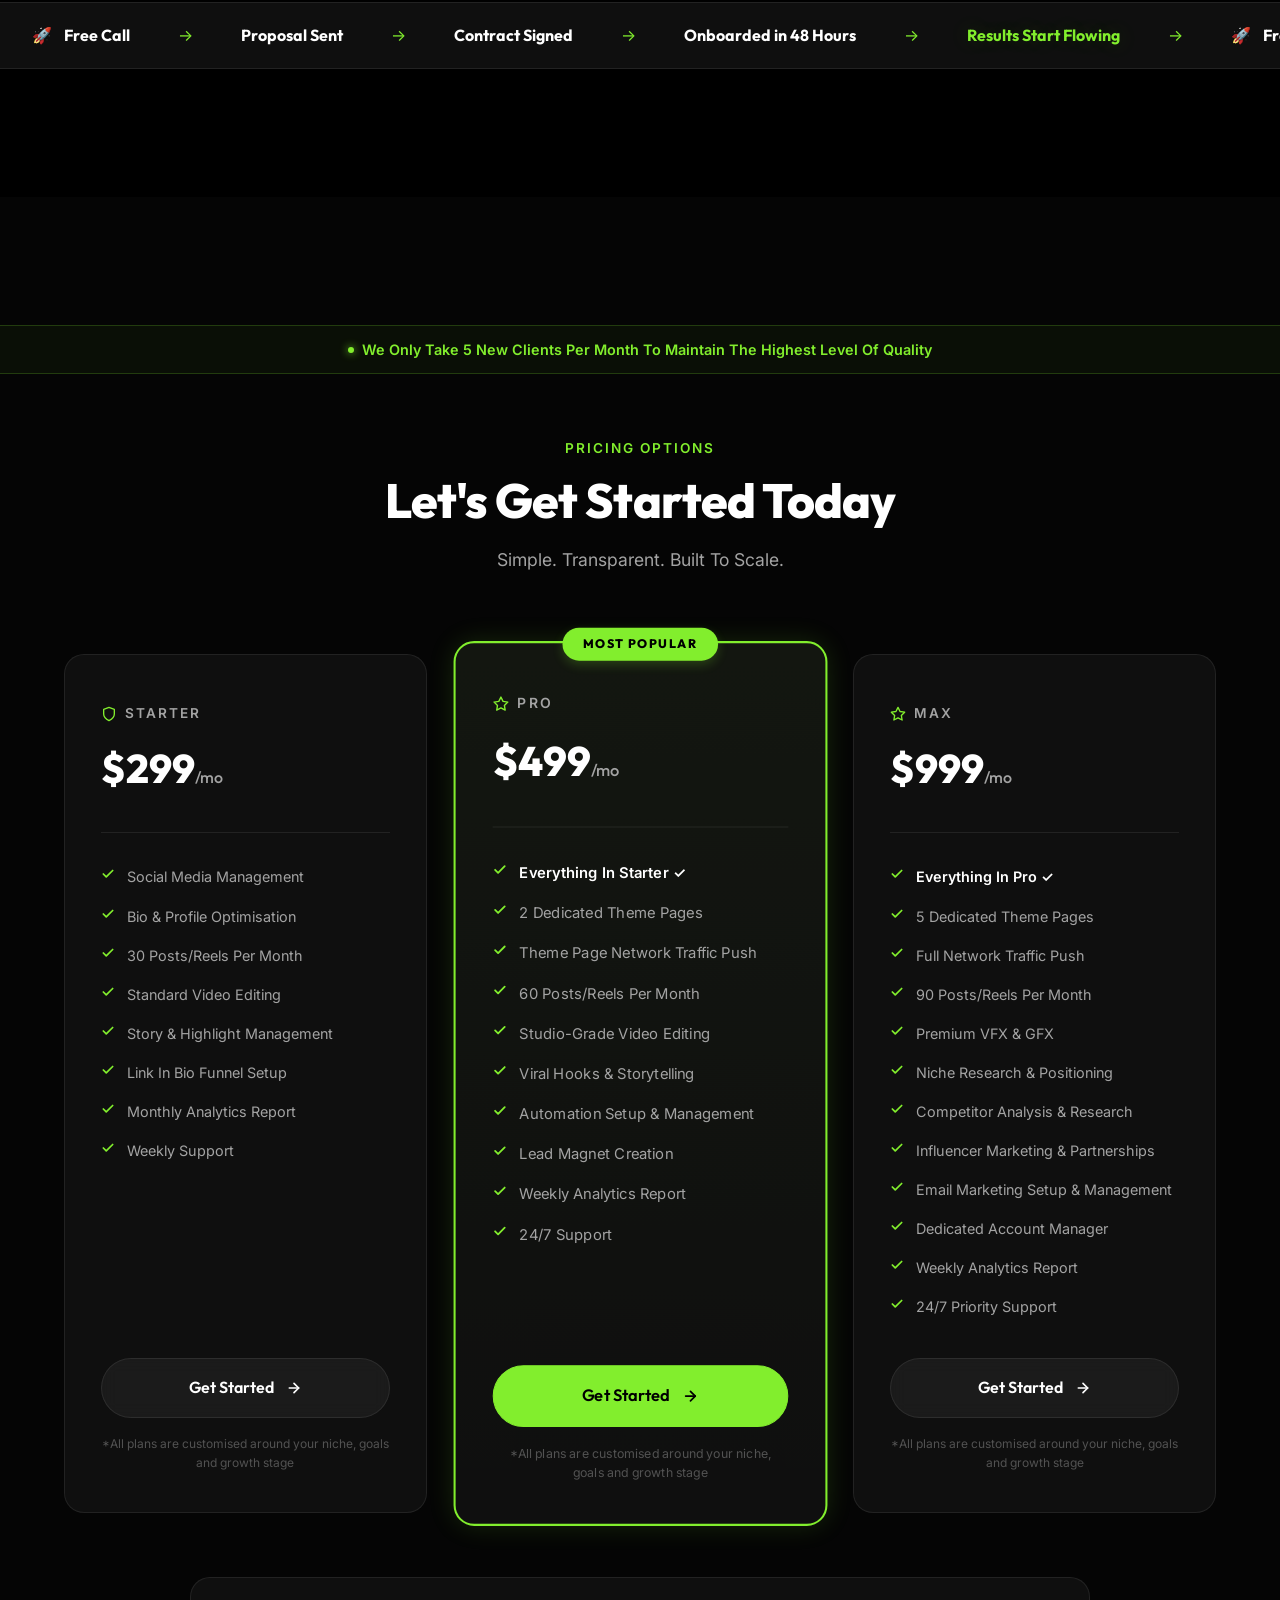
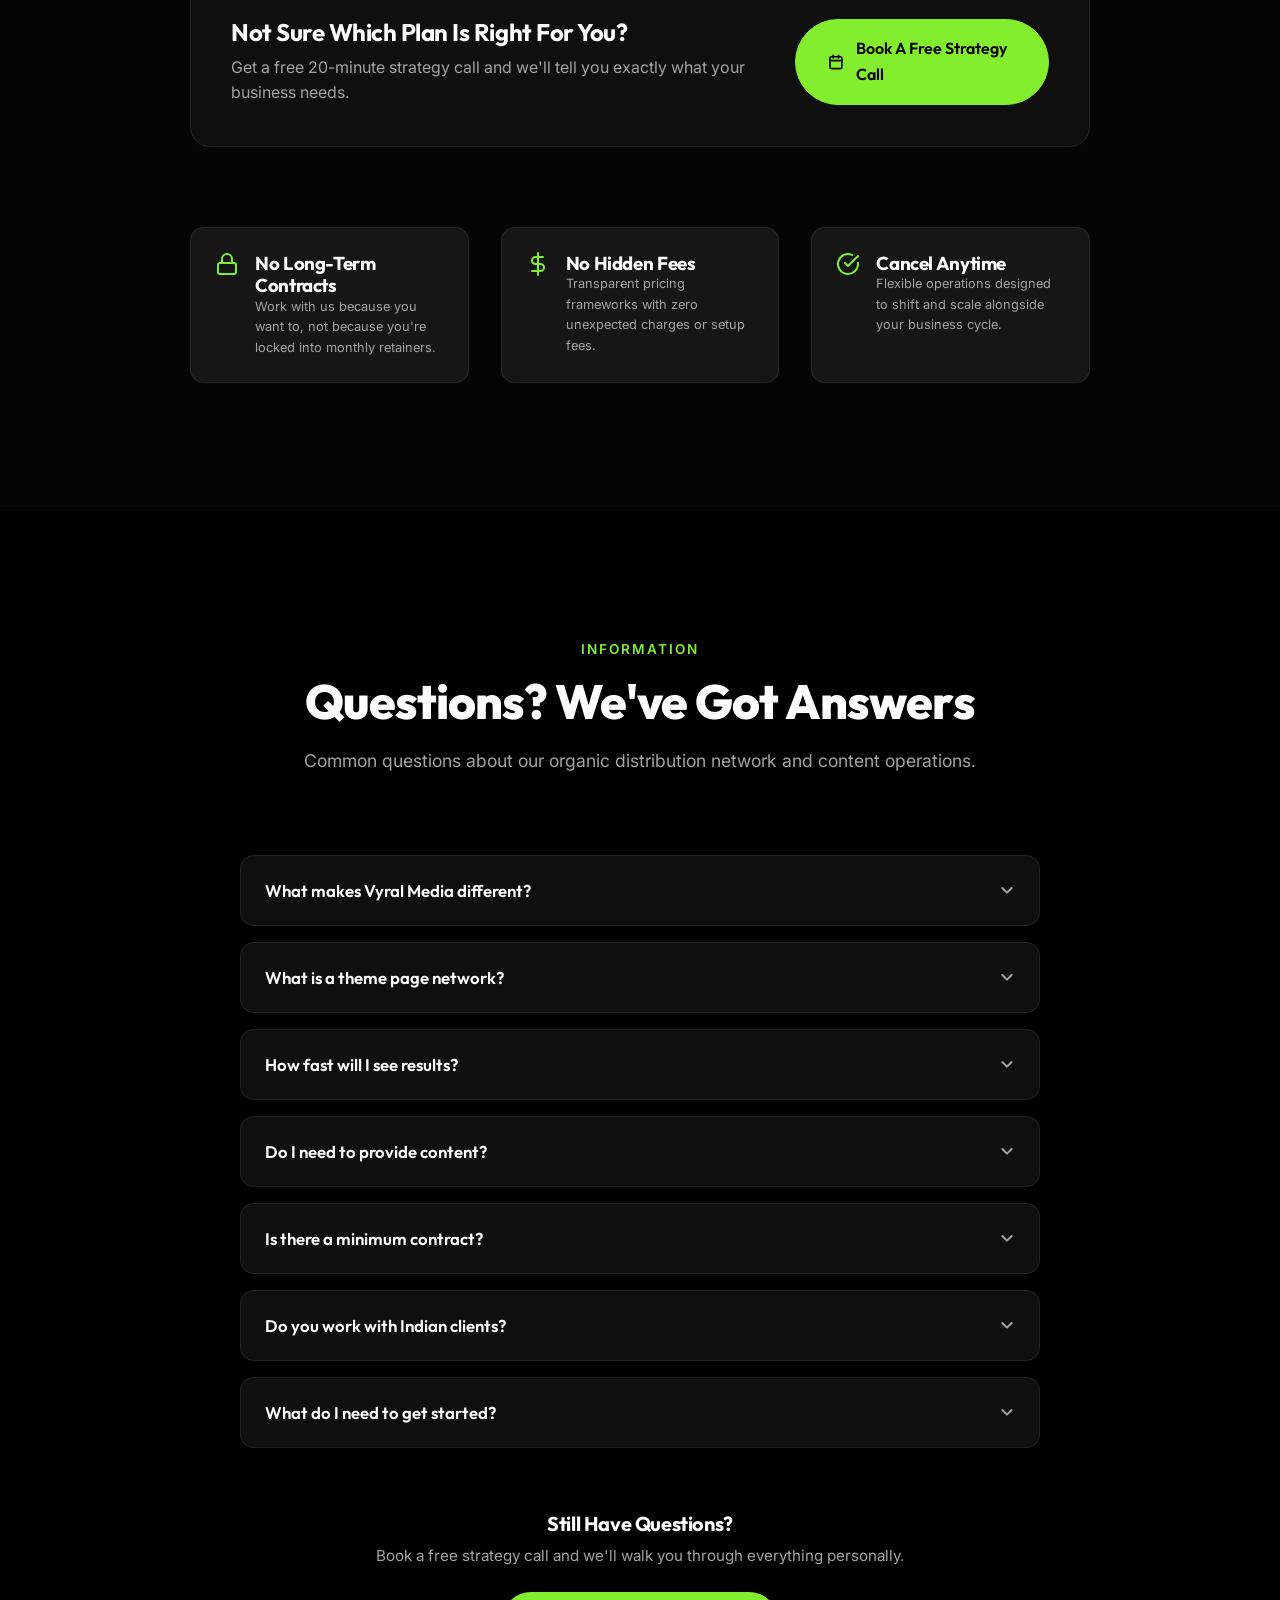
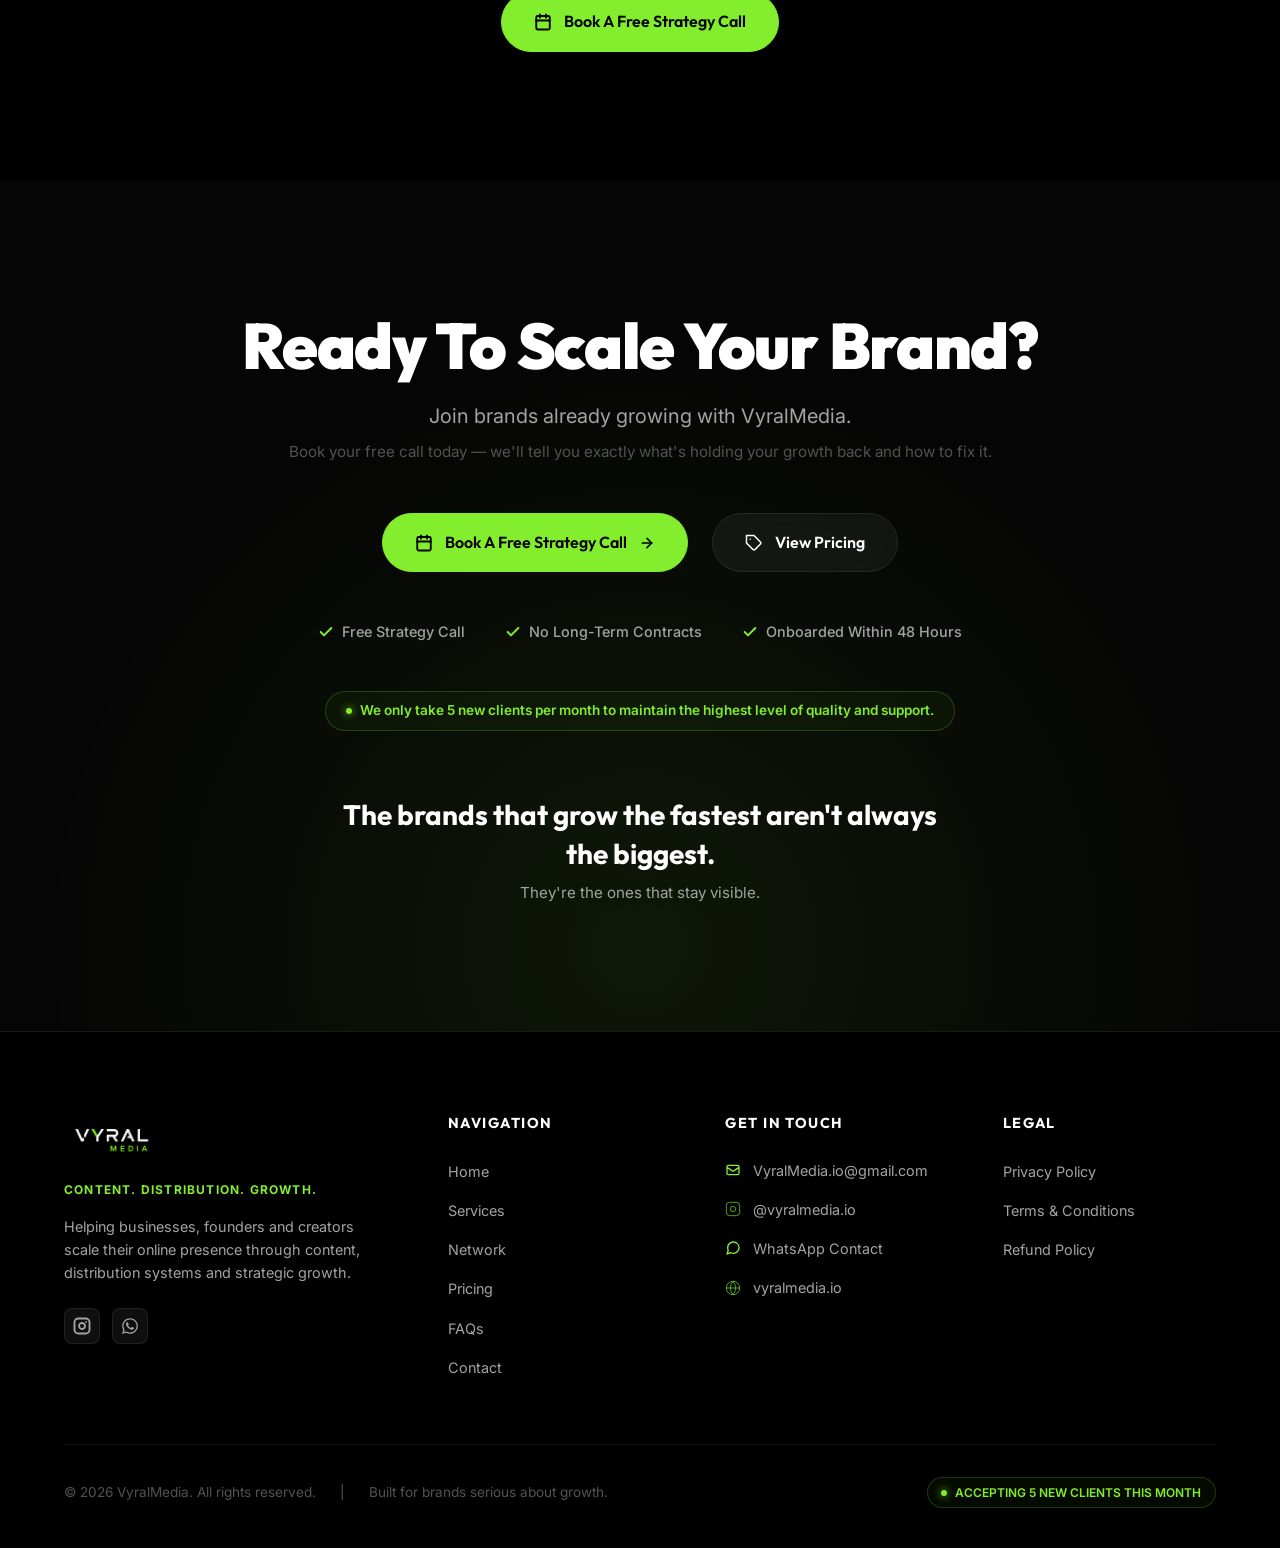
==== commit 5b6cf311: "Update website with latest changes" ====
--- a/index.html
+++ b/index.html
@@ -3,15 +3,99 @@
 <head>
   <meta charset="UTF-8">
   <meta name="viewport" content="width=device-width, initial-scale=1.0">
-  <title>Vyral Media | Scale Your Brand to Millions Organically</title>
-  <meta name="description" content="Viral content creation, social media management, theme page distribution and organic growth systems designed to help creators, brands and businesses scale faster.">
-  <meta name="keywords" content="viral media, organic growth, social media management, content creation, instagram theme pages, traffic generation">
+  
+  <!-- Primary Meta Tags -->
+  <title>Vyral Media | Organic Growth Agency for Brands &amp; Businesses</title>
+  <meta name="description" content="Grow your business with high-performing content, theme page marketing, social media management, lead generation, and organic growth strategies. Book your free strategy call today.">
+  <meta name="keywords" content="Organic Growth Agency, Social Media Marketing, Content Creation, Instagram Growth, Theme Pages, Lead Generation, Personal Branding, Marketing Agency">
+  <link rel="canonical" href="https://vyralmedia.io/">
+  
+  <!-- Preconnect & Preload Hints -->
+  <link rel="preconnect" href="https://fonts.googleapis.com">
+  <link rel="preconnect" href="https://fonts.gstatic.com" crossorigin>
+  <link rel="preconnect" href="https://www.googletagmanager.com">
+  
+  <!-- Google Search Console Verification Tag -->
+  <!-- Note: Replace YOUR_VERIFICATION_CODE_HERE with the code provided by GSC after domain verification -->
+  <meta name="google-site-verification" content="YOUR_VERIFICATION_CODE_HERE">
+  
+  <!-- Google Analytics (GA4) -->
+  <script async src="https://www.googletagmanager.com/gtag/js?id=G-XXXXXXXXXX"></script>
+  <script>
+    window.dataLayer = window.dataLayer || [];
+    function gtag(){dataLayer.push(arguments);}
+    gtag('js', new Date());
+    // Note: Replace G-XXXXXXXXXX with your actual GA4 Measurement ID
+    gtag('config', 'G-XXXXXXXXXX');
+  </script>
+  
+  <!-- Open Graph / Facebook -->
+  <meta property="og:type" content="website">
+  <meta property="og:url" content="https://vyralmedia.io/">
+  <meta property="og:title" content="Vyral Media | Organic Growth Agency for Brands &amp; Businesses">
+  <meta property="og:description" content="Grow your business with high-performing content, theme page marketing, social media management, lead generation, and organic growth strategies. Book your free strategy call today.">
+  <meta property="og:image" content="https://vyralmedia.io/logo.png">
+  <meta property="og:site_name" content="Vyral Media">
+  
+  <!-- Twitter -->
+  <meta name="twitter:card" content="summary_large_image">
+  <meta name="twitter:url" content="https://vyralmedia.io/">
+  <meta name="twitter:title" content="Vyral Media | Organic Growth Agency for Brands &amp; Businesses">
+  <meta name="twitter:description" content="Grow your business with high-performing content, theme page marketing, social media management, lead generation, and organic growth strategies. Book your free strategy call today.">
+  <meta name="twitter:image" content="https://vyralmedia.io/logo.png">
   
   <!-- CSS Stylesheet -->
   <link rel="stylesheet" href="styles.css">
   
   <!-- Favicon Mock -->
   <link rel="icon" type="image/png" href="data:image/svg+xml,<svg xmlns=%22http://www.w3.org/2000/svg%22 viewBox=%220 0 100 100%22><text y=%22.9em%22 font-size=%2290%22>🚀</text></svg>">
+  
+  <!-- Structured Data JSON-LD (Schema.org) -->
+  <script type="application/ld+json">
+  {
+    "@context": "https://schema.org",
+    "@graph": [
+      {
+        "@type": "Organization",
+        "@id": "https://vyralmedia.io/#organization",
+        "name": "Vyral Media",
+        "url": "https://vyralmedia.io/",
+        "logo": {
+          "@type": "ImageObject",
+          "url": "https://vyralmedia.io/logo.png",
+          "caption": "Vyral Media Logo"
+        },
+        "email": "VyralMedia.io@gmail.com",
+        "sameAs": [
+          "https://instagram.com/vyralmedia.io",
+          "https://wa.me/919897303727"
+        ]
+      },
+      {
+        "@type": "WebSite",
+        "@id": "https://vyralmedia.io/#website",
+        "url": "https://vyralmedia.io/",
+        "name": "Vyral Media",
+        "publisher": {
+          "@id": "https://vyralmedia.io/#organization"
+        }
+      },
+      {
+        "@type": "WebPage",
+        "@id": "https://vyralmedia.io/#webpage",
+        "url": "https://vyralmedia.io/",
+        "name": "Vyral Media | Organic Growth Agency for Brands &amp; Businesses",
+        "description": "Grow your business with high-performing content, theme page marketing, social media management, lead generation, and organic growth strategies. Book your free strategy call today.",
+        "isPartOf": {
+          "@id": "https://vyralmedia.io/#website"
+        },
+        "about": {
+          "@id": "https://vyralmedia.io/#organization"
+        }
+      }
+    ]
+  }
+  </script>
 </head>
 <body>
 
@@ -22,8 +106,10 @@
   <div class="header-wrapper" id="header-wrapper">
     <!-- Announcement Bar -->
     <div class="announcement-bar" id="announcement-bar">
-      <span class="rocket-icon">🚀</span>
-      <span>10M+ Monthly Reach Across Our Media Network</span>
+      <div class="announcement-inner">
+        <span class="rocket-icon" aria-hidden="true">🚀</span>
+        <span>25 Million+ Monthly Reach Across Our Social Network</span>
+      </div>
     </div>
     
     <!-- Navbar Container -->
@@ -31,7 +117,7 @@
       <nav class="navbar" id="main-navbar">
         <!-- Logo -->
         <a href="#home" class="logo" id="nav-logo">
-          <img src="logo.png" alt="Vyral Media Logo">
+          <img src="logo.png" alt="Vyral Media Logo" fetchpriority="high">
         </a>
         
         <!-- Desktop Nav Links -->
@@ -46,7 +132,7 @@
         
         <!-- CTA & Hamburger -->
         <div class="nav-actions">
-          <a href="#contact" class="btn btn-primary" id="navbar-cta">
+          <a href="apply.html" class="btn btn-primary" id="navbar-cta">
             <svg class="calendar-icon" xmlns="http://www.w3.org/2000/svg" width="16" height="16" viewBox="0 0 24 24" fill="none" stroke="currentColor" stroke-width="2.5" stroke-linecap="round" stroke-linejoin="round" style="margin-right: 0.25rem;"><rect x="3" y="4" width="18" height="18" rx="2" ry="2"></rect><line x1="16" y1="2" x2="16" y2="6"></line><line x1="8" y1="2" x2="8" y2="6"></line><line x1="3" y1="10" x2="21" y2="10"></line></svg>
             Apply Now
           </a>
@@ -71,7 +157,7 @@
       <li><a href="#contact" class="nav-link mobile-link">Contact</a></li>
     </ul>
     
-    <a href="#contact" class="btn btn-primary btn-full mobile-link" id="mobile-drawer-cta">
+    <a href="apply.html" class="btn btn-primary btn-full mobile-link" id="mobile-drawer-cta">
       <svg xmlns="http://www.w3.org/2000/svg" width="18" height="18" viewBox="0 0 24 24" fill="none" stroke="currentColor" stroke-width="2.5" stroke-linecap="round" stroke-linejoin="round"><rect x="3" y="4" width="18" height="18" rx="2" ry="2"></rect><line x1="16" y1="2" x2="16" y2="6"></line><line x1="8" y1="2" x2="8" y2="6"></line><line x1="3" y1="10" x2="21" y2="10"></line></svg>
       Book A Strategy Call
       <svg class="arrow-icon" xmlns="http://www.w3.org/2000/svg" viewBox="0 0 24 24" fill="none" stroke="currentColor" stroke-width="2.5" stroke-linecap="round" stroke-linejoin="round"><line x1="5" y1="12" x2="19" y2="12"></line><polyline points="12 5 19 12 12 19"></polyline></svg>
@@ -94,7 +180,7 @@
           <p>Viral content creation, social media management, theme page distribution and growth systems designed to help creators, brands and businesses scale faster organically.</p>
           
           <div class="hero-ctas">
-            <a href="#contact" class="btn btn-primary" id="hero-primary-cta">
+            <a href="apply.html" class="btn btn-primary" id="hero-primary-cta">
               <svg xmlns="http://www.w3.org/2000/svg" width="18" height="18" viewBox="0 0 24 24" fill="none" stroke="currentColor" stroke-width="2.5" stroke-linecap="round" stroke-linejoin="round"><rect x="3" y="4" width="18" height="18" rx="2" ry="2"></rect><line x1="16" y1="2" x2="16" y2="6"></line><line x1="8" y1="2" x2="8" y2="6"></line><line x1="3" y1="10" x2="21" y2="10"></line></svg>
               Book A Free Strategy Call
               <svg class="arrow-icon" xmlns="http://www.w3.org/2000/svg" viewBox="0 0 24 24" fill="none" stroke="currentColor" stroke-width="2.5" stroke-linecap="round" stroke-linejoin="round"><line x1="5" y1="12" x2="19" y2="12"></line><polyline points="12 5 19 12 12 19"></polyline></svg>
@@ -476,15 +562,15 @@
           <!-- Summary statistics strip below node system -->
           <div class="network-stats-strip">
             <div class="network-stat-card">
-              <h4>$0</h4>
+              <h3>$0</h3>
               <p>Ad Spend Required &bull; Organic leverage replaces paid ads budget.</p>
             </div>
             <div class="network-stat-card">
-              <h4>200K+</h4>
+              <h3>200K+</h3>
               <p>Combined Daily Reach &bull; Direct visibility in target niches every day.</p>
             </div>
             <div class="network-stat-card">
-              <h4>42+</h4>
+              <h3>42+</h3>
               <p>Content Pieces / Day &bull; Continuous organic assets output.</p>
             </div>
           </div>
@@ -615,7 +701,7 @@
         </div>
         
         <div class="services-cta-row">
-          <a href="#contact" class="btn btn-primary" id="services-cta-call">
+          <a href="apply.html" class="btn btn-primary" id="services-cta-call">
             <svg xmlns="http://www.w3.org/2000/svg" width="18" height="18" viewBox="0 0 24 24" fill="none" stroke="currentColor" stroke-width="2.5" stroke-linecap="round" stroke-linejoin="round"><rect x="3" y="4" width="18" height="18" rx="2" ry="2"></rect><line x1="16" y1="2" x2="16" y2="6"></line><line x1="8" y1="2" x2="8" y2="6"></line><line x1="3" y1="10" x2="21" y2="10"></line></svg>
             Book A Strategy Call
             <svg class="arrow-icon" xmlns="http://www.w3.org/2000/svg" viewBox="0 0 24 24" fill="none" stroke="currentColor" stroke-width="2.5" stroke-linecap="round" stroke-linejoin="round"><line x1="5" y1="12" x2="19" y2="12"></line><polyline points="12 5 19 12 12 19"></polyline></svg>
@@ -773,7 +859,7 @@
                 <p>You run a restaurant, salon, gym, clinic, or local services business. You know Instagram and TikTok presence matters but you have zero time to create clips and manage it properly. We handle everything (filming strategy, edit hook, templates, and posting) while you run your business operations.</p>
               </div>
               <div class="tabs-cta-row">
-                <a href="#contact" class="btn btn-primary">
+                <a href="apply.html" class="btn btn-primary">
                   <svg xmlns="http://www.w3.org/2000/svg" width="18" height="18" viewBox="0 0 24 24" fill="none" stroke="currentColor" stroke-width="2.5" stroke-linecap="round" stroke-linejoin="round"><rect x="3" y="4" width="18" height="18" rx="2" ry="2"></rect><line x1="16" y1="2" x2="16" y2="6"></line><line x1="8" y1="2" x2="8" y2="6"></line><line x1="3" y1="10" x2="21" y2="10"></line></svg>
                   Book A Strategy Call
                 </a>
@@ -801,7 +887,7 @@
                 <p>You are a coach, consultant, speaker, or educator. You need highly consistent, high-retention content that positions you as the go-to authority in your space. We structure your value hooks, script your expertise, edit videos with professional graphics, and route the traffic to your booking funnel.</p>
               </div>
               <div class="tabs-cta-row">
-                <a href="#contact" class="btn btn-primary">
+                <a href="apply.html" class="btn btn-primary">
                   <svg xmlns="http://www.w3.org/2000/svg" width="18" height="18" viewBox="0 0 24 24" fill="none" stroke="currentColor" stroke-width="2.5" stroke-linecap="round" stroke-linejoin="round"><rect x="3" y="4" width="18" height="18" rx="2" ry="2"></rect><line x1="16" y1="2" x2="16" y2="6"></line><line x1="8" y1="2" x2="8" y2="6"></line><line x1="3" y1="10" x2="21" y2="10"></line></svg>
                   Book A Strategy Call
                 </a>
@@ -829,7 +915,7 @@
                 <p>Your products need attention. We create organic product showcases and viral storytelling assets that stop the scroll. Utilizing our themed network pages, we route targeted buyer traffic directly to your catalog without burning advertising funds.</p>
               </div>
               <div class="tabs-cta-row">
-                <a href="#contact" class="btn btn-primary">
+                <a href="apply.html" class="btn btn-primary">
                   <svg xmlns="http://www.w3.org/2000/svg" width="18" height="18" viewBox="0 0 24 24" fill="none" stroke="currentColor" stroke-width="2.5" stroke-linecap="round" stroke-linejoin="round"><rect x="3" y="4" width="18" height="18" rx="2" ry="2"></rect><line x1="16" y1="2" x2="16" y2="6"></line><line x1="8" y1="2" x2="8" y2="6"></line><line x1="3" y1="10" x2="21" y2="10"></line></svg>
                   Book A Strategy Call
                 </a>
@@ -857,7 +943,7 @@
                 <p>Stuck at the same follower count? We deploy a high-volume distribution strategy that pushes your content into new feeds daily. We optimize your profile conversion rates and build custom templates so you focus on creating.</p>
               </div>
               <div class="tabs-cta-row">
-                <a href="#contact" class="btn btn-primary">
+                <a href="apply.html" class="btn btn-primary">
                   <svg xmlns="http://www.w3.org/2000/svg" width="18" height="18" viewBox="0 0 24 24" fill="none" stroke="currentColor" stroke-width="2.5" stroke-linecap="round" stroke-linejoin="round"><rect x="3" y="4" width="18" height="18" rx="2" ry="2"></rect><line x1="16" y1="2" x2="16" y2="6"></line><line x1="8" y1="2" x2="8" y2="6"></line><line x1="3" y1="10" x2="21" y2="10"></line></svg>
                   Book A Strategy Call
                 </a>
@@ -885,7 +971,7 @@
                 <p>No time for social media but you know you need organic user acquisition? We act as your entire out-of-house media and marketing department. We design organic assets, distribute them across targeted channels, and set up landing funnel leads captures.</p>
               </div>
               <div class="tabs-cta-row">
-                <a href="#contact" class="btn btn-primary">
+                <a href="apply.html" class="btn btn-primary">
                   <svg xmlns="http://www.w3.org/2000/svg" width="18" height="18" viewBox="0 0 24 24" fill="none" stroke="currentColor" stroke-width="2.5" stroke-linecap="round" stroke-linejoin="round"><rect x="3" y="4" width="18" height="18" rx="2" ry="2"></rect><line x1="16" y1="2" x2="16" y2="6"></line><line x1="8" y1="2" x2="8" y2="6"></line><line x1="3" y1="10" x2="21" y2="10"></line></svg>
                   Book A Strategy Call
                 </a>
@@ -1021,7 +1107,7 @@
               </li>
             </ul>
             
-            <a href="#contact" class="btn btn-secondary btn-full">
+            <a href="apply.html" class="btn btn-secondary btn-full">
               Get Started
               <svg class="arrow-icon" xmlns="http://www.w3.org/2000/svg" viewBox="0 0 24 24" fill="none" stroke="currentColor" stroke-width="2.5" stroke-linecap="round" stroke-linejoin="round"><line x1="5" y1="12" x2="19" y2="12"></line><polyline points="12 5 19 12 12 19"></polyline></svg>
             </a>
@@ -1082,7 +1168,7 @@
               </li>
             </ul>
             
-            <a href="#contact" class="btn btn-primary btn-full" id="pro-cta-button">
+            <a href="apply.html" class="btn btn-primary btn-full" id="pro-cta-button">
               Get Started
               <svg class="arrow-icon" xmlns="http://www.w3.org/2000/svg" viewBox="0 0 24 24" fill="none" stroke="currentColor" stroke-width="2.5" stroke-linecap="round" stroke-linejoin="round"><line x1="5" y1="12" x2="19" y2="12"></line><polyline points="12 5 19 12 12 19"></polyline></svg>
             </a>
@@ -1150,7 +1236,7 @@
               </li>
             </ul>
             
-            <a href="#contact" class="btn btn-secondary btn-full">
+            <a href="apply.html" class="btn btn-secondary btn-full">
               Get Started
               <svg class="arrow-icon" xmlns="http://www.w3.org/2000/svg" viewBox="0 0 24 24" fill="none" stroke="currentColor" stroke-width="2.5" stroke-linecap="round" stroke-linejoin="round"><line x1="5" y1="12" x2="19" y2="12"></line><polyline points="12 5 19 12 12 19"></polyline></svg>
             </a>
@@ -1164,7 +1250,7 @@
             <h3>Not Sure Which Plan Is Right For You?</h3>
             <p>Get a free 20-minute strategy call and we'll tell you exactly what your business needs.</p>
           </div>
-          <a href="#contact" class="btn btn-primary" id="consultation-btn">
+          <a href="apply.html" class="btn btn-primary" id="consultation-btn">
             <svg xmlns="http://www.w3.org/2000/svg" width="18" height="18" viewBox="0 0 24 24" fill="none" stroke="currentColor" stroke-width="2.5" stroke-linecap="round" stroke-linejoin="round"><rect x="3" y="4" width="18" height="18" rx="2" ry="2"></rect><line x1="16" y1="2" x2="16" y2="6"></line><line x1="8" y1="2" x2="8" y2="6"></line><line x1="3" y1="10" x2="21" y2="10"></line></svg>
             Book A Free Strategy Call
           </a>
@@ -1177,7 +1263,7 @@
               <svg xmlns="http://www.w3.org/2000/svg" width="24" height="24" viewBox="0 0 24 24" fill="none" stroke="currentColor" stroke-width="2" stroke-linecap="round" stroke-linejoin="round"><rect x="3" y="11" width="18" height="11" rx="2" ry="2"></rect><path d="M7 11V7a5 5 0 0 1 10 0v4"></path></svg>
             </div>
             <div>
-              <h4>No Long-Term Contracts</h4>
+              <h3>No Long-Term Contracts</h3>
               <p>Work with us because you want to, not because you're locked into monthly retainers.</p>
             </div>
           </div>
@@ -1186,7 +1272,7 @@
               <svg xmlns="http://www.w3.org/2000/svg" width="24" height="24" viewBox="0 0 24 24" fill="none" stroke="currentColor" stroke-width="2" stroke-linecap="round" stroke-linejoin="round"><line x1="12" y1="1" x2="12" y2="23"></line><path d="M17 5H9.5a3.5 3.5 0 0 0 0 7h5a3.5 3.5 0 0 1 0 7H6"></path></svg>
             </div>
             <div>
-              <h4>No Hidden Fees</h4>
+              <h3>No Hidden Fees</h3>
               <p>Transparent pricing frameworks with zero unexpected charges or setup fees.</p>
             </div>
           </div>
@@ -1195,7 +1281,7 @@
               <svg xmlns="http://www.w3.org/2000/svg" width="24" height="24" viewBox="0 0 24 24" fill="none" stroke="currentColor" stroke-width="2" stroke-linecap="round" stroke-linejoin="round"><path d="M22 11.08V12a10 10 0 1 1-5.93-9.14"></path><polyline points="22 4 12 14.01 9 11.01"></polyline></svg>
             </div>
             <div>
-              <h4>Cancel Anytime</h4>
+              <h3>Cancel Anytime</h3>
               <p>Flexible operations designed to shift and scale alongside your business cycle.</p>
             </div>
           </div>
@@ -1316,7 +1402,7 @@
         <div class="faqs-bottom-cta">
           <h3>Still Have Questions?</h3>
           <p>Book a free strategy call and we'll walk you through everything personally.</p>
-          <a href="#contact" class="btn btn-primary" id="faqs-book-call">
+          <a href="apply.html" class="btn btn-primary" id="faqs-book-call">
             <svg xmlns="http://www.w3.org/2000/svg" width="18" height="18" viewBox="0 0 24 24" fill="none" stroke="currentColor" stroke-width="2.5" stroke-linecap="round" stroke-linejoin="round"><rect x="3" y="4" width="18" height="18" rx="2" ry="2"></rect><line x1="16" y1="2" x2="16" y2="6"></line><line x1="8" y1="2" x2="8" y2="6"></line><line x1="3" y1="10" x2="21" y2="10"></line></svg>
             Book A Free Strategy Call
           </a>
@@ -1333,7 +1419,7 @@
           <div class="lead-text">Book your free call today &mdash; we'll tell you exactly what's holding your growth back and how to fix it.</div>
           
           <div class="final-cta-buttons">
-            <a href="https://calendly.com/vyralmedia" target="_blank" rel="noopener" class="btn btn-primary" id="final-primary-cta">
+            <a href="apply.html" class="btn btn-primary" id="final-primary-cta">
               <svg xmlns="http://www.w3.org/2000/svg" width="18" height="18" viewBox="0 0 24 24" fill="none" stroke="currentColor" stroke-width="2.5" stroke-linecap="round" stroke-linejoin="round"><rect x="3" y="4" width="18" height="18" rx="2" ry="2"></rect><line x1="16" y1="2" x2="16" y2="6"></line><line x1="8" y1="2" x2="8" y2="6"></line><line x1="3" y1="10" x2="21" y2="10"></line></svg>
               Book A Free Strategy Call
               <svg class="arrow-icon" xmlns="http://www.w3.org/2000/svg" viewBox="0 0 24 24" fill="none" stroke="currentColor" stroke-width="2.5" stroke-linecap="round" stroke-linejoin="round"><line x1="5" y1="12" x2="19" y2="12"></line><polyline points="12 5 19 12 12 19"></polyline></svg>
@@ -1381,20 +1467,16 @@
         <!-- Logo Column -->
         <div class="footer-logo-block">
           <a href="#home" class="logo">
-            <img src="logo.png" alt="Vyral Media Logo">
+            <img src="logo.png" alt="Vyral Media Logo" loading="lazy">
           </a>
           <div class="tagline">CONTENT. DISTRIBUTION. GROWTH.</div>
           <p class="desc">Helping businesses, founders and creators scale their online presence through content, distribution systems and strategic growth.</p>
           <div class="footer-social-links">
-            <a href="https://instagram.com/vyralmedia" target="_blank" rel="noopener" class="social-btn" aria-label="Instagram">
+            <a href="https://instagram.com/vyralmedia.io" target="_blank" rel="noopener" class="social-btn" aria-label="Instagram">
               <svg xmlns="http://www.w3.org/2000/svg" viewBox="0 0 24 24" fill="none" stroke="currentColor" stroke-width="2.5" stroke-linecap="round" stroke-linejoin="round"><rect x="2" y="2" width="20" height="20" rx="5" ry="5"></rect><path d="M16 11.37A4 4 0 1 1 12.63 8 4 4 0 0 1 16 11.37z"></path><line x1="17.5" y1="6.5" x2="17.51" y2="6.5"></line></svg>
             </a>
-            <a href="https://discord.gg/vyralmedia" target="_blank" rel="noopener" class="social-btn" aria-label="Discord">
-              <!-- Inline Discord SVG -->
-              <svg xmlns="http://www.w3.org/2000/svg" viewBox="0 0 127.14 96.36" fill="currentColor" style="width: 18px; height: 18px;"><path d="M107.7,8.07A105.15,105.15,0,0,0,77.26,0a77.19,77.19,0,0,0-3.3,6.83A96.67,96.67,0,0,0,52.88,6.83,77.19,77.19,0,0,0,49.58,0,105.15,105.15,0,0,0,19.14,8.07C3,32.22-1.42,55.77.22,79A105.73,105.73,0,0,0,32,96.36a77.7,77.7,0,0,0,6.63-10.85,68.43,68.43,0,0,1-10.4-5c.87-.64,1.71-1.32,2.51-2a75.46,75.46,0,0,0,72.44,0c.8,0.7,1.64,1.38,2.51,2a68.43,68.43,0,0,1-10.4,5A77.7,77.7,0,0,0,94.94,85.51a105.73,105.73,0,0,0,31.78-17.15C128.58,55.77,124.07,32.22,107.7,8.07ZM42.45,65.69C36.18,65.69,31,60,31,53S36.18,40.36,42.45,40.36,53.83,46,53.83,53,48.72,65.69,42.45,65.69Zm42,0C78.17,65.69,73,60,73,53s5.12-12.69,11.39-12.69S95.83,46,95.83,53,90.72,65.69,84.47,65.69Z"/></svg>
-            </a>
-            <a href="https://vyralmedia.io" class="social-btn" aria-label="Website">
-              <svg xmlns="http://www.w3.org/2000/svg" viewBox="0 0 24 24" fill="none" stroke="currentColor" stroke-width="2.5" stroke-linecap="round" stroke-linejoin="round"><circle cx="12" cy="12" r="10"></circle><line x1="2" y1="12" x2="22" y2="12"></line><path d="M12 2a15.3 15.3 0 0 1 4 10 15.3 15.3 0 0 1-4 10 15.3 15.3 0 0 1-4-10 15.3 15.3 0 0 1 4-10z"></path></svg>
+            <a href="https://wa.me/919897303727" target="_blank" rel="noopener" class="social-btn" aria-label="WhatsApp">
+              <svg xmlns="http://www.w3.org/2000/svg" viewBox="0 0 448 512" fill="currentColor" style="width: 18px; height: 18px;"><path d="M380.9 97.1C339 55.1 283.2 32 223.9 32c-122.4 0-222 99.6-222 222 0 39.1 10.2 77.3 29.6 111L0 480l117.7-30.9c32.4 17.7 68.9 27 106.1 27h.1c122.3 0 224.1-99.6 224.1-222 0-59.3-25.2-115-67.1-157zm-157 341.6c-33.2 0-65.7-8.9-94-25.7l-6.7-4-69.8 18.3L72 359.2l-4.4-7c-18.5-29.4-28.2-63.3-28.2-98.2 0-101.7 82.8-184.5 184.6-184.5 49.3 0 95.6 19.2 130.4 54.1 34.8 34.9 56.2 81.2 56.1 130.5 0 101.8-84.9 184.6-186.6 184.6zm101.2-138.2c-5.5-2.8-32.8-16.2-37.9-18-5.1-1.9-8.8-2.8-12.5 2.8-3.7 5.6-14.3 18-17.6 21.8-3.2 3.7-6.5 4.2-12 1.4-32.6-16.3-54-29.1-75.5-66-5.7-9.8 5.7-9.1 16.3-30.3 1.8-3.7.9-6.9-.5-9.7-1.4-2.8-12.5-30.1-17.1-41.2-4.5-10.8-9.1-9.3-12.5-9.5-3.2-.2-6.9-.2-10.6-.2-3.7 0-9.7 1.4-14.8 6.9-5.1 5.6-19.4 19-19.4 46.3 0 27.3 19.9 53.7 22.6 57.4 2.8 3.7 39.1 59.7 94.8 83.8 35.2 15.2 49 16.5 66.6 13.9 10.7-1.6 32.8-13.4 37.4-26.4 4.6-13 4.6-24.1 3.2-26.4-1.3-2.5-5-3.9-10.5-6.6z"/></svg>
             </a>
           </div>
         </div>
@@ -1447,21 +1529,21 @@
           <div class="footer-col-title">Get In Touch</div>
           <ul class="footer-info-list">
             <li>
-              <a href="mailto:hello@vyralmedia.io" class="footer-info-item">
+              <a href="mailto:VyralMedia.io@gmail.com" class="footer-info-item">
                 <svg xmlns="http://www.w3.org/2000/svg" fill="none" viewBox="0 0 24 24" stroke="currentColor"><path stroke-linecap="round" stroke-linejoin="round" stroke-width="2" d="M3 8l7.89 5.26a2 2 0 002.22 0L21 8M5 19h14a2 2 0 002-2V7a2 2 0 00-2-2H5a2 2 0 00-2 2v10a2 2 0 002 2z"></path></svg>
-                hello@vyralmedia.io
+                VyralMedia.io@gmail.com
               </a>
             </li>
             <li>
-              <a href="https://instagram.com/vyralmedia" target="_blank" rel="noopener" class="footer-info-item">
+              <a href="https://instagram.com/vyralmedia.io" target="_blank" rel="noopener" class="footer-info-item">
                 <svg xmlns="http://www.w3.org/2000/svg" fill="none" viewBox="0 0 24 24" stroke="currentColor"><rect x="2" y="2" width="20" height="20" rx="5" ry="5"></rect><path d="M16 11.37A4 4 0 1 1 12.63 8 4 4 0 0 1 16 11.37z"></path><line x1="17.5" y1="6.5" x2="17.51" y2="6.5"></line></svg>
                 @vyralmedia.io
               </a>
             </li>
             <li>
-              <a href="https://discord.gg/vyralmedia" target="_blank" rel="noopener" class="footer-info-item">
-                <svg xmlns="http://www.w3.org/2000/svg" fill="none" viewBox="0 0 24 24" stroke="currentColor"><path stroke-linecap="round" stroke-linejoin="round" stroke-width="2" d="M17 8h2a2 2 0 012 2v6a2 2 0 01-2 2h-2v4l-4-4H9a1.994 1.994 0 01-1.414-.586m0 0L3 17V7a2 2 0 012-2h10a2 2 0 012 2v3a2 2 0 01-2 2h-2"></path></svg>
-                Join Our Discord
+              <a href="https://wa.me/919897303727" target="_blank" rel="noopener" class="footer-info-item">
+                <svg xmlns="http://www.w3.org/2000/svg" fill="none" viewBox="0 0 24 24" stroke="currentColor"><path stroke-linecap="round" stroke-linejoin="round" stroke-width="2" d="M21 11.5a8.38 8.38 0 0 1-.9 3.8 8.5 8.5 0 0 1-7.6 4.7 8.38 8.38 0 0 1-3.8-.9L3 21l1.9-5.7a8.38 8.38 0 0 1-.9-3.8 8.5 8.5 0 0 1 4.7-7.6 8.38 8.38 0 0 1 3.8-.9h.5a8.48 8.48 0 0 1 8 8v.5z"></path></svg>
+                WhatsApp Contact
               </a>
             </li>
             <li>
@@ -1478,19 +1560,19 @@
           <div class="footer-col-title">Legal</div>
           <ul class="footer-menu">
             <li>
-              <a href="#privacy" class="footer-link">
+              <a href="privacy-policy.html" class="footer-link">
                 Privacy Policy
                 <svg xmlns="http://www.w3.org/2000/svg" fill="none" viewBox="0 0 24 24" stroke="currentColor"><path stroke-linecap="round" stroke-linejoin="round" stroke-width="2.5" d="M9 5l7 7-7 7"></path></svg>
               </a>
             </li>
             <li>
-              <a href="#terms" class="footer-link">
-                Terms & Conditions
+              <a href="terms-and-conditions.html" class="footer-link">
+                Terms &amp; Conditions
                 <svg xmlns="http://www.w3.org/2000/svg" fill="none" viewBox="0 0 24 24" stroke="currentColor"><path stroke-linecap="round" stroke-linejoin="round" stroke-width="2.5" d="M9 5l7 7-7 7"></path></svg>
               </a>
             </li>
             <li>
-              <a href="#refunds" class="footer-link">
+              <a href="refund-policy.html" class="footer-link">
                 Refund Policy
                 <svg xmlns="http://www.w3.org/2000/svg" fill="none" viewBox="0 0 24 24" stroke="currentColor"><path stroke-linecap="round" stroke-linejoin="round" stroke-width="2.5" d="M9 5l7 7-7 7"></path></svg>
               </a>
--- a/styles.css
+++ b/styles.css
@@ -38,6 +38,8 @@
   scroll-behavior: smooth;
   scrollbar-width: thin;
   scrollbar-color: var(--accent) var(--bg-pure);
+  overflow-x: hidden;
+  width: 100%;
 }
 
 body {
@@ -246,17 +248,26 @@
 .announcement-bar {
   background: var(--bg-secondary);
   border-bottom: 1px solid var(--border-color);
-  padding: 0.5rem 1rem;
-  text-align: center;
-  font-size: 0.85rem;
+  padding: 0.45rem 1rem;
+  display: flex;
+  justify-content: center;
+  align-items: center;
+  min-height: 36px;
+}
+
+.announcement-inner {
+  display: inline-flex;
+  align-items: center;
+  gap: 0.5rem;
+  font-size: 0.82rem;
   font-weight: 500;
-  display: flex;
-  justify-content: center;
-  align-items: center;
-  gap: 0.5rem;
+  line-height: 1.4;
 }
 
 .announcement-bar .rocket-icon {
+  flex-shrink: 0;
+  align-self: flex-start;
+  line-height: 1.4;
   animation: pulse-rocket 2s infinite ease-in-out;
 }
 
@@ -269,7 +280,7 @@
   display: flex;
   align-items: center;
   justify-content: space-between;
-  padding: 1.25rem 0;
+  padding: 0.95rem 0;
 }
 
 .logo {
@@ -280,7 +291,7 @@
 }
 
 .logo img {
-  height: 38px;
+  height: 48px;
   width: auto;
   display: block;
   transition: var(--transition-bounce);
@@ -292,7 +303,7 @@
 }
 
 .footer-logo-block .logo img {
-  height: 46px;
+  height: 52px;
 }
 
 
@@ -354,7 +365,7 @@
 .nav-menu-mobile {
   position: fixed;
   top: 0;
-  right: -100%;
+  right: -320px;
   width: 320px;
   height: 100vh;
   background: var(--bg-secondary);
@@ -2005,3 +2016,498 @@
   box-shadow: 0 0 8px var(--accent);
   animation: pulse-dot 1.5s infinite;
 }
+
+/* --- COMPACT MOBILE RESPONSIVE POLISH --- */
+@media (max-width: 768px) {
+  /* Viewport Reset */
+  html, body {
+    overflow-x: hidden !important;
+    width: 100% !important;
+  }
+
+  /* Spacing & Paddings */
+  .section-padding {
+    padding: 2.5rem 0 !important;
+  }
+
+  .glass-card {
+    padding: 1.25rem !important;
+    border-radius: 12px !important;
+  }
+
+  .section-header {
+    margin-bottom: 2rem !important;
+  }
+
+  /* Typography */
+  h1 {
+    font-size: 2rem !important;
+  }
+
+  h2 {
+    font-size: 1.75rem !important;
+    margin-bottom: 0.5rem !important;
+  }
+
+  p {
+    font-size: 0.9rem !important;
+  }
+
+  /* Buttons */
+  .btn {
+    padding: 0.75rem 1.25rem !important;
+    font-size: 0.85rem !important;
+  }
+
+  /* Hero Section */
+  .hero {
+    padding-top: 6.5rem !important;
+    padding-bottom: 3rem !important;
+  }
+
+  .hero-content h1 {
+    margin-bottom: 1rem !important;
+  }
+
+  .hero-content p {
+    margin-bottom: 1.5rem !important;
+  }
+
+  .hero-ctas {
+    margin-bottom: 2rem !important;
+    flex-direction: row !important;
+    flex-wrap: wrap !important;
+    justify-content: center !important;
+    gap: 0.75rem !important;
+  }
+
+  .hero-ctas .btn {
+    flex: 1 1 calc(50% - 0.75rem) !important;
+    min-width: 140px !important;
+    padding: 0.75rem 1rem !important;
+    font-size: 0.85rem !important;
+  }
+
+  .dashboard-mockup {
+    padding: 1rem !important;
+    border-radius: 12px !important;
+  }
+
+  .db-grid {
+    gap: 0.75rem !important;
+  }
+
+  .db-card {
+    padding: 0.75rem !important;
+  }
+
+  .db-card-value {
+    font-size: 1.25rem !important;
+  }
+
+  /* Grids & Cards Polish */
+  .benefits-grid {
+    grid-template-columns: repeat(2, 1fr) !important;
+    gap: 1rem !important;
+  }
+
+  .benefit-card-content h3 {
+    font-size: 0.95rem !important;
+    gap: 0.5rem !important;
+  }
+
+  .benefit-card-content h3 svg {
+    width: 16px !important;
+    height: 16px !important;
+  }
+
+  .why-grid {
+    grid-template-columns: repeat(2, 1fr) !important;
+    gap: 1rem !important;
+  }
+
+  .why-grid .glass-card {
+    padding: 1.25rem !important;
+  }
+
+  .why-grid h3 {
+    font-size: 0.95rem !important;
+  }
+
+  .services-grid {
+    grid-template-columns: repeat(2, 1fr) !important;
+    gap: 1rem !important;
+  }
+
+  .services-cta-row {
+    margin-top: 2rem !important;
+    flex-direction: row !important;
+    flex-wrap: wrap !important;
+    justify-content: center !important;
+    gap: 0.75rem !important;
+  }
+
+  .services-cta-row .btn {
+    flex: 1 1 calc(50% - 0.75rem) !important;
+    min-width: 140px !important;
+    padding: 0.75rem 1rem !important;
+    font-size: 0.85rem !important;
+  }
+
+  .nodes-grid {
+    grid-template-columns: repeat(2, 1fr) !important;
+    gap: 0.75rem !important;
+  }
+
+  .node-card {
+    padding: 0.75rem !important;
+  }
+
+  .node-handle {
+    font-size: 0.8rem !important;
+    margin-bottom: 0.5rem !important;
+  }
+
+  .network-funnel {
+    margin: 1.5rem 0 !important;
+  }
+
+  .funnel-arrow {
+    width: 30px !important;
+    height: 45px !important;
+  }
+
+  .target-brand-node {
+    padding: 1rem 2rem !important;
+    font-size: 1rem !important;
+  }
+
+  .network-stats-strip {
+    grid-template-columns: repeat(3, 1fr) !important;
+    gap: 0.75rem !important;
+    margin-top: 1.5rem !important;
+  }
+
+  .network-stat-card {
+    padding: 0.75rem !important;
+    border-radius: 10px !important;
+  }
+
+  .network-stat-card h4 {
+    font-size: 1.25rem !important;
+    margin-bottom: 0.25rem !important;
+  }
+
+  .network-stat-card p {
+    font-size: 0.7rem !important;
+    line-height: 1.3 !important;
+  }
+
+  /* Process Swipeable Timeline */
+  .process-timeline {
+    display: flex !important;
+    overflow-x: auto !important;
+    scroll-snap-type: x mandatory !important;
+    gap: 1rem !important;
+    padding-bottom: 1rem !important;
+    scrollbar-width: none !important;
+    margin-bottom: 2.5rem !important;
+  }
+
+  .process-timeline::-webkit-scrollbar {
+    display: none !important;
+  }
+
+  .process-step {
+    flex: 0 0 82% !important;
+    scroll-snap-align: center !important;
+    padding: 1.25rem !important;
+    border: 1px solid var(--border-color) !important;
+    border-radius: 12px !important;
+    background: var(--bg-secondary) !important;
+  }
+
+  .step-number {
+    width: 48px !important;
+    height: 48px !important;
+    font-size: 1rem !important;
+    margin-bottom: 1rem !important;
+  }
+
+  .process-step h3 {
+    font-size: 1.1rem !important;
+  }
+
+  .process-marquee {
+    gap: 1.5rem !important;
+  }
+
+  /* Pricing Swipeable Carousel */
+  .pricing-grid {
+    display: flex !important;
+    overflow-x: auto !important;
+    scroll-snap-type: x mandatory !important;
+    gap: 1.25rem !important;
+    padding: 1rem 1.5rem !important;
+    margin-left: -1.5rem !important;
+    margin-right: -1.5rem !important;
+    scrollbar-width: none !important;
+    margin-bottom: 2.5rem !important;
+    align-items: stretch !important;
+  }
+
+  .pricing-grid::-webkit-scrollbar {
+    display: none !important;
+  }
+
+  .pricing-card {
+    flex: 0 0 82% !important;
+    scroll-snap-align: center !important;
+    margin: 0 !important;
+    padding: 2rem 1.5rem !important;
+  }
+
+  .pricing-card.pro-card {
+    transform: none !important;
+  }
+
+  .pricing-scarcity-strip {
+    margin-bottom: 2rem !important;
+    padding: 0.5rem 1rem !important;
+    font-size: 0.8rem !important;
+  }
+
+  .pricing-consultation-banner {
+    padding: 1.5rem !important;
+    margin-bottom: 3rem !important;
+  }
+
+  .pricing-consultation-banner h3 {
+    font-size: 1.2rem !important;
+  }
+
+  /* Pricing Trust Grid Carousel */
+  .pricing-trust-grid {
+    display: flex !important;
+    overflow-x: auto !important;
+    scroll-snap-type: x mandatory !important;
+    gap: 1rem !important;
+    scrollbar-width: none !important;
+    margin-bottom: 2rem !important;
+    padding: 0.5rem 1.5rem !important;
+    margin-left: -1.5rem !important;
+    margin-right: -1.5rem !important;
+  }
+
+  .pricing-trust-grid::-webkit-scrollbar {
+    display: none !important;
+  }
+
+  .pricing-trust-card {
+    flex: 0 0 82% !important;
+    scroll-snap-align: center !important;
+    padding: 1rem !important;
+  }
+
+  .pricing-trust-card h4 {
+    font-size: 0.95rem !important;
+  }
+
+  /* Tabs UI */
+  .tabs-nav-container {
+    margin-bottom: 2rem !important;
+  }
+
+  .tab-btn {
+    padding: 0.5rem 1rem !important;
+    font-size: 0.85rem !important;
+  }
+
+  .tab-content-card {
+    padding: 1.25rem !important;
+    border-radius: 16px !important;
+  }
+
+  .tab-card-header {
+    margin-bottom: 1.25rem !important;
+    padding-bottom: 1rem !important;
+  }
+
+  .tab-card-title-block h3 {
+    font-size: 1.2rem !important;
+  }
+
+  .tab-card-sub {
+    font-size: 0.9rem !important;
+  }
+
+  .tab-result-badge {
+    padding: 0.4rem 0.75rem !important;
+    font-size: 0.75rem !important;
+  }
+
+  .tab-card-body {
+    margin-bottom: 1.5rem !important;
+  }
+
+  .tab-card-body p {
+    font-size: 0.9rem !important;
+    line-height: 1.5 !important;
+  }
+
+  .tabs-cta-row {
+    flex-direction: row !important;
+    flex-wrap: wrap !important;
+    gap: 0.75rem !important;
+  }
+
+  .tabs-cta-row .btn {
+    flex: 1 1 calc(50% - 0.75rem) !important;
+    padding: 0.75rem 1rem !important;
+    font-size: 0.85rem !important;
+  }
+
+  /* Comparison Table (2-Column Override) */
+  .comparison-row {
+    display: grid !important;
+    grid-template-columns: 1fr 1fr !important;
+    gap: 0.5rem !important;
+    padding: 1rem !important;
+  }
+
+  .comp-feature {
+    grid-column: span 2 !important;
+    font-size: 0.95rem !important;
+    border-bottom: 1px solid rgba(255, 255, 255, 0.05) !important;
+    padding-bottom: 0.25rem !important;
+    margin-bottom: 0.25rem !important;
+  }
+
+  .comp-col-without, .comp-col-with {
+    font-size: 0.8rem !important;
+  }
+
+  /* FAQs */
+  .faqs-container {
+    margin-bottom: 2.5rem !important;
+  }
+
+  .faq-trigger {
+    padding: 1.25rem !important;
+  }
+
+  .faq-question {
+    font-size: 0.95rem !important;
+  }
+
+  .faq-answer {
+    padding: 0 1.25rem 1.25rem 1.25rem !important;
+    font-size: 0.85rem !important;
+  }
+
+  /* Final CTA */
+  .final-cta-content h2 {
+    font-size: 2rem !important;
+  }
+
+  .final-cta-content .subtext {
+    font-size: 1.1rem !important;
+  }
+
+  .final-cta-content .lead-text {
+    margin-bottom: 2rem !important;
+    font-size: 0.85rem !important;
+  }
+
+  .final-cta-buttons {
+    margin-bottom: 2rem !important;
+    flex-direction: row !important;
+    flex-wrap: wrap !important;
+    justify-content: center !important;
+    gap: 0.75rem !important;
+  }
+
+  .final-cta-buttons .btn {
+    flex: 1 1 calc(50% - 0.75rem) !important;
+    min-width: 140px !important;
+    padding: 0.75rem 1rem !important;
+    font-size: 0.85rem !important;
+  }
+
+  .final-cta-trust-row {
+    margin-bottom: 2rem !important;
+    flex-direction: row !important;
+    flex-wrap: wrap !important;
+    justify-content: center !important;
+    gap: 1rem !important;
+  }
+
+  .trust-item-inline {
+    font-size: 0.8rem !important;
+  }
+
+  .final-scarcity-box {
+    margin-bottom: 2.5rem !important;
+    font-size: 0.85rem !important;
+  }
+
+  .final-closing-statement {
+    font-size: 1.2rem !important;
+  }
+
+  /* Footer */
+  .footer {
+    padding: 3rem 0 1.5rem !important;
+  }
+
+  .footer-grid {
+    grid-template-columns: 1fr 1fr !important;
+    gap: 2rem !important;
+    margin-bottom: 2.5rem !important;
+  }
+
+  .footer-logo-block {
+    grid-column: span 2 !important;
+    margin-bottom: 1rem !important;
+  }
+
+  .footer-logo-block .desc {
+    font-size: 0.85rem !important;
+  }
+
+  .footer-col-title {
+    margin-bottom: 1rem !important;
+  }
+
+  .footer-menu {
+    gap: 0.65rem !important;
+  }
+
+  .footer-link, .footer-info-item {
+    font-size: 0.85rem !important;
+  }
+
+  .footer-divider {
+    margin-bottom: 1.5rem !important;
+  }
+
+  .footer-bottom-strip {
+    gap: 1rem !important;
+  }
+
+  .footer-bottom-left {
+    font-size: 0.75rem !important;
+    gap: 0.5rem !important;
+  }
+}
+
+/* Accessibility: Focus outlines for keyboard navigation */
+a:focus-visible,
+button:focus-visible,
+input:focus-visible,
+textarea:focus-visible,
+[role="button"]:focus-visible {
+  outline: 2px solid var(--accent);
+  outline-offset: 4px;
+  box-shadow: 0 0 10px rgba(130, 238, 45, 0.4);
+}
